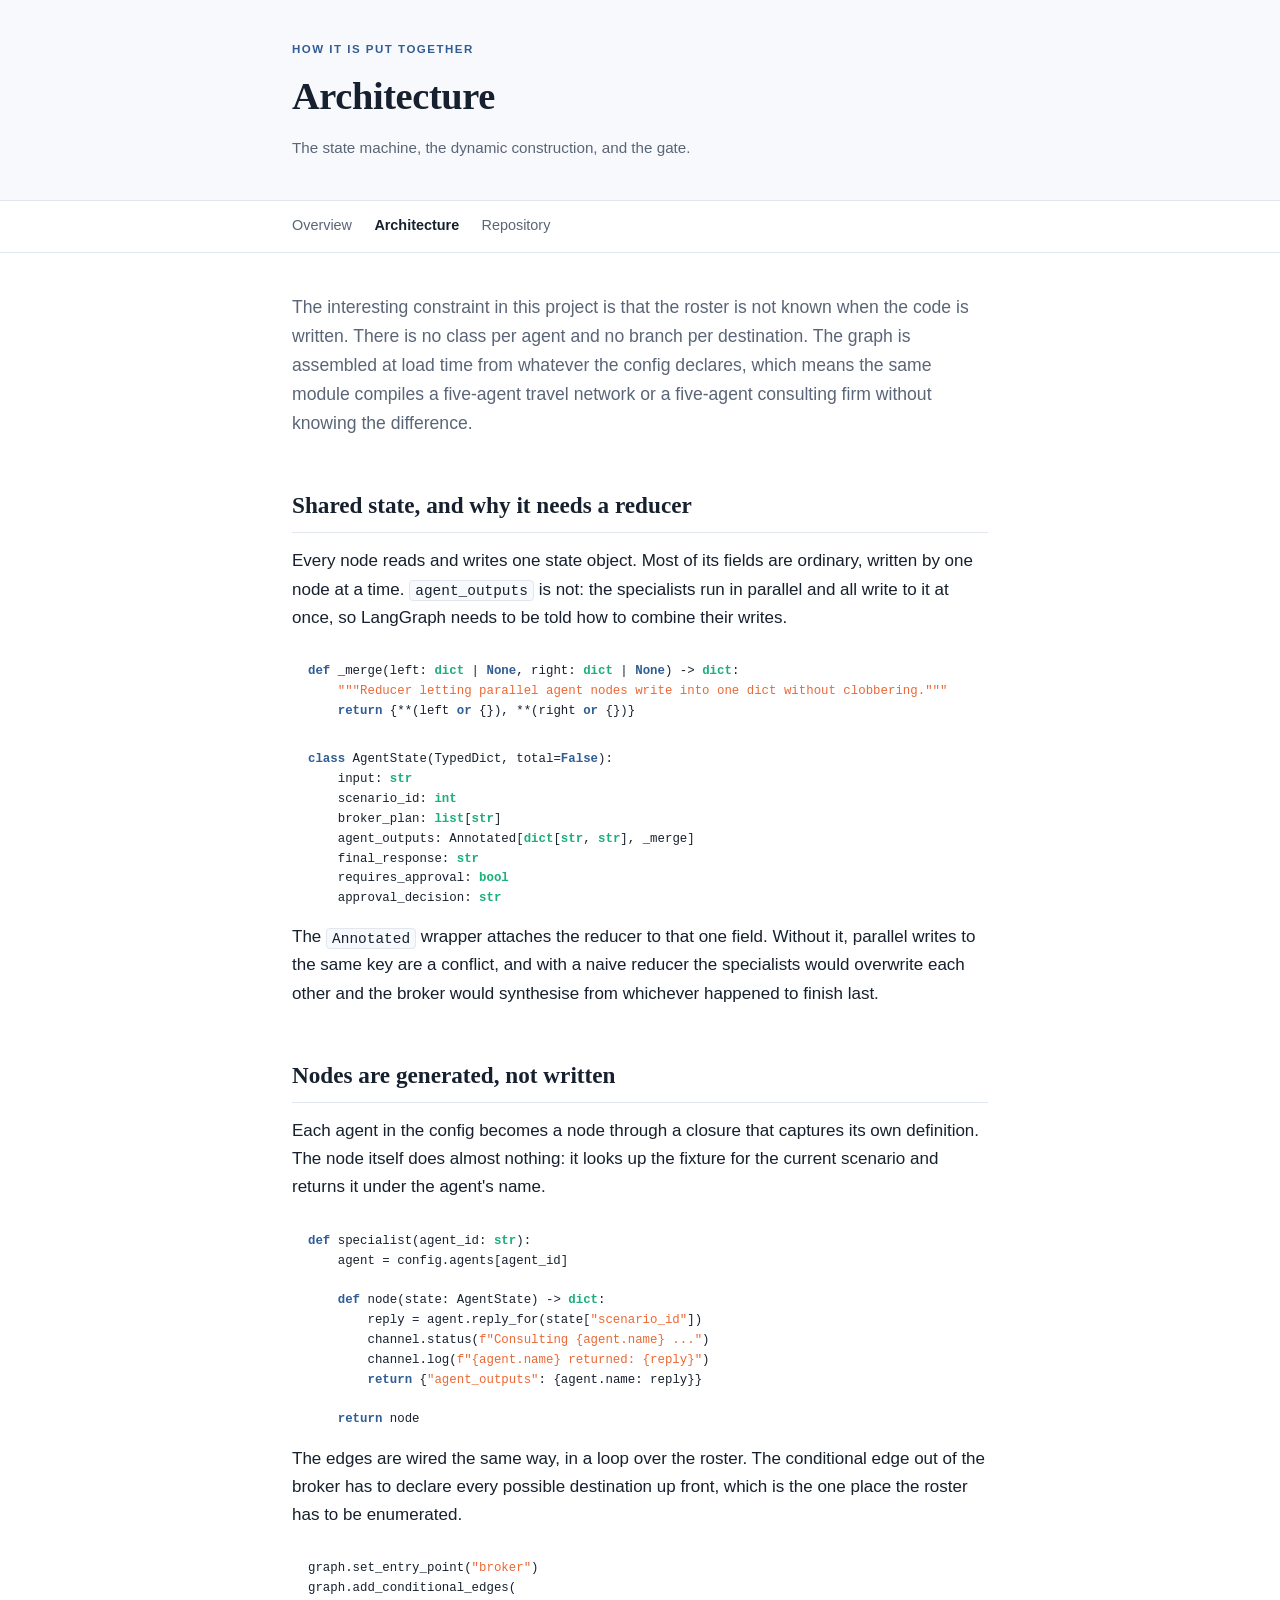
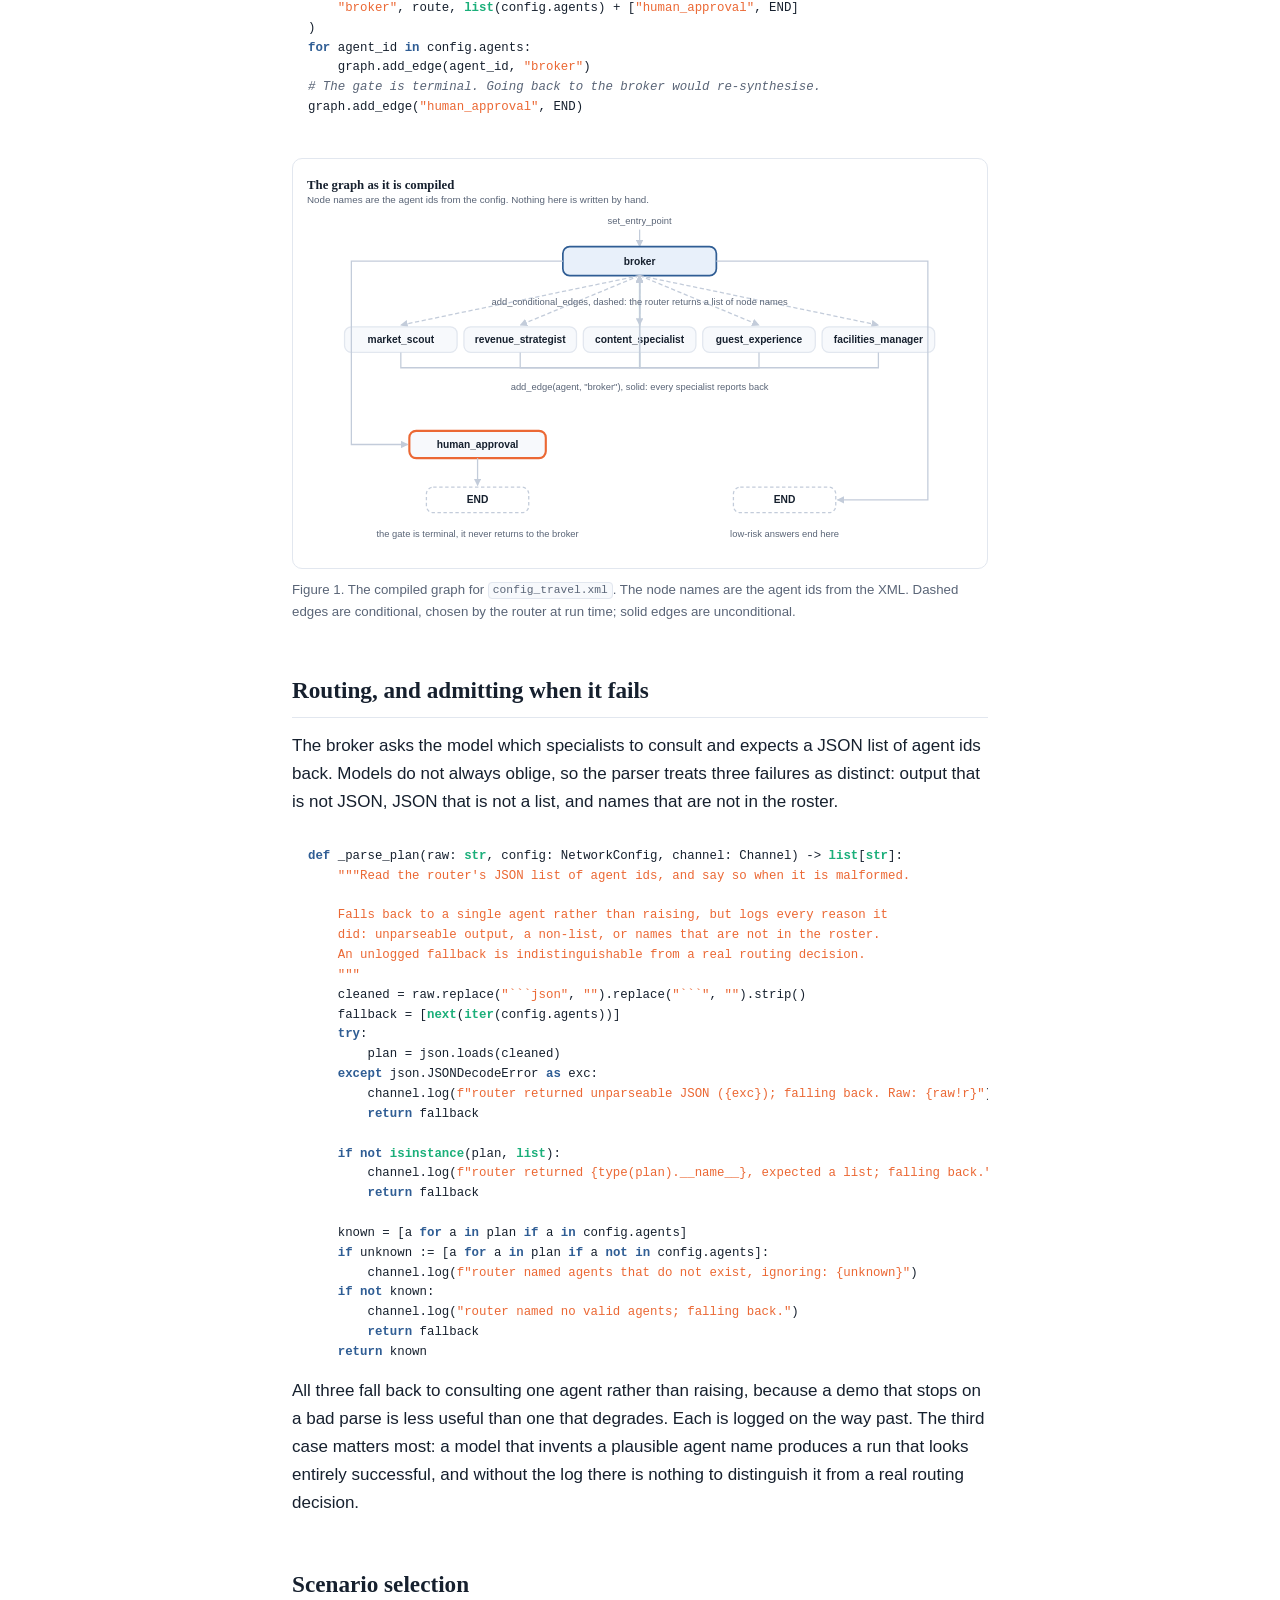
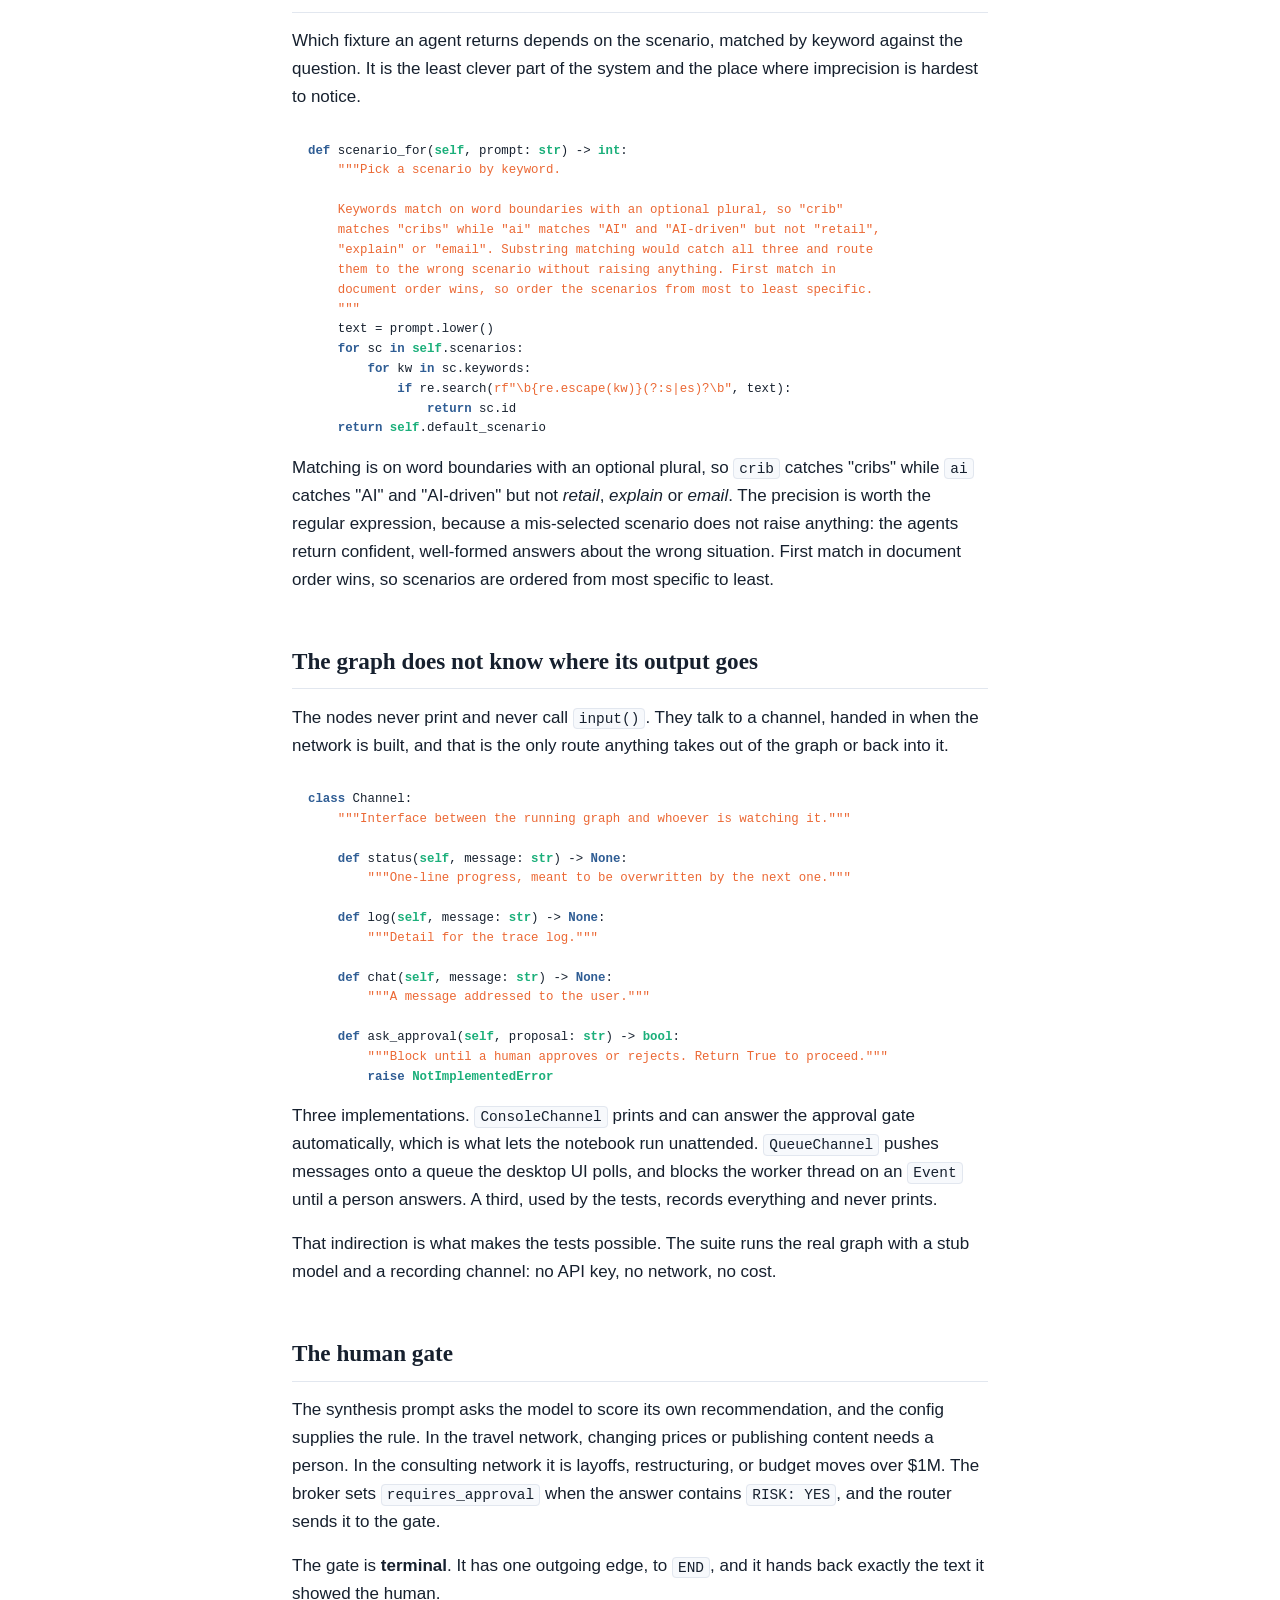
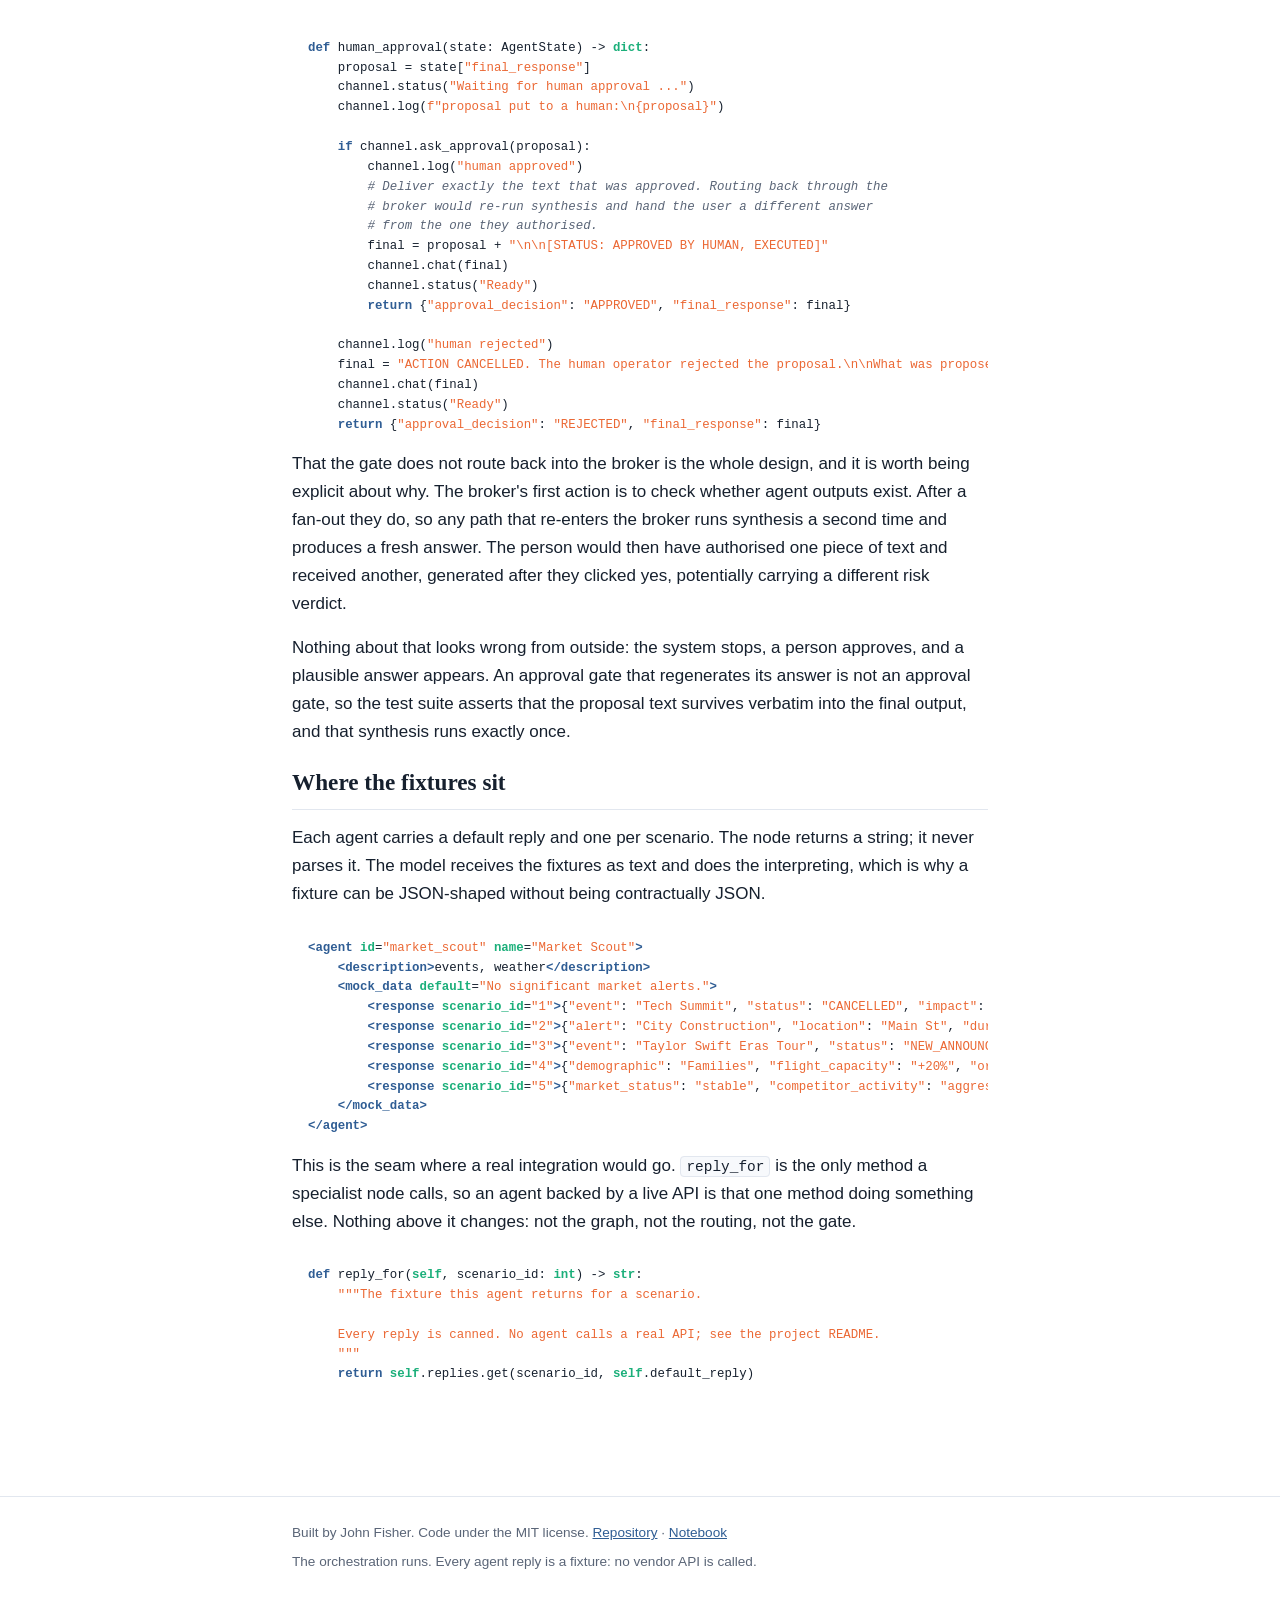
==== public/architecture.html @ b4b31491 "Describe the architecture as it is, not how it got here Four sections carried a before-and-after: th" ====
<!DOCTYPE html>
<html lang="en">
<head>
<meta charset="utf-8">
<meta name="viewport" content="width=device-width, initial-scale=1">
<title>Architecture · A Config-Driven Agent Network</title>
<meta name="description" content="How the LangGraph state machine is built from an XML config: shared state with a reducer, nodes generated at load time, and a terminal human approval gate.">
<link rel="canonical" href="https://johnfisher-ai.github.io/fisher-agentic-network-langgraph/architecture.html">
<meta name="author" content="John Fisher">
<meta name="theme-color" content="#2f5d94">
<meta property="og:type" content="website">
<meta property="og:site_name" content="A Config-Driven Agent Network">
<meta property="og:title" content="Architecture of a config-driven agent network">
<meta property="og:description" content="Shared state with a reducer for parallel writes, nodes generated from config at load time, an output channel that keeps the graph front-end agnostic, and a human gate that returns exactly what was approved.">
<meta property="og:url" content="https://johnfisher-ai.github.io/fisher-agentic-network-langgraph/architecture.html">
<meta property="og:image" content="https://johnfisher-ai.github.io/fisher-agentic-network-langgraph/assets/img/social-card.png">
<meta property="og:image:width" content="1200">
<meta property="og:image:height" content="627">
<meta property="og:image:alt" content="A broker agent fanning out to five specialist agents, with a human approval gate on the risky path.">
<meta name="twitter:card" content="summary_large_image">
<meta name="twitter:title" content="Architecture of a config-driven agent network">
<meta name="twitter:description" content="Shared state with a reducer for parallel writes, nodes generated from config at load time, an output channel that keeps the graph front-end agnostic, and a human gate that returns exactly what was approved.">
<meta name="twitter:image" content="https://johnfisher-ai.github.io/fisher-agentic-network-langgraph/assets/img/social-card.png">
<link rel="stylesheet" href="assets/css/site.css">
</head>
<body>

<header class="top">
  <div class="wrap">
    <p class="kicker">How it is put together</p>
    <h1>Architecture</h1>
    <p class="byline">The state machine, the dynamic construction, and the gate.</p>
  </div>
</header>

<nav class="site"><div class="wrap"><a href="./">Overview</a><a href="architecture.html" aria-current="page">Architecture</a><a href="https://github.com/johnfisher-ai/fisher-agentic-network-langgraph">Repository</a></div></nav>

<main>
<div class="wrap">

  <section>
    <p class="lede">The interesting constraint in this project is that the roster is not known
    when the code is written. There is no class per agent and no branch per destination. The
    graph is assembled at load time from whatever the config declares, which means the same
    module compiles a five-agent travel network or a five-agent consulting firm without knowing
    the difference.</p>
  </section>

  <section>
    <h2>Shared state, and why it needs a reducer</h2>
    <p>Every node reads and writes one state object. Most of its fields are ordinary, written by
    one node at a time. <code>agent_outputs</code> is not: the specialists run in parallel and
    all write to it at once, so LangGraph needs to be told how to combine their writes.</p>

    <pre class="code"><span class="sas-k">def</span> _merge(left: <span class="sas-p">dict</span> | <span class="sas-k">None</span>, right: <span class="sas-p">dict</span> | <span class="sas-k">None</span>) -&gt; <span class="sas-p">dict</span>:
    <span class="sas-s">&quot;&quot;&quot;Reducer letting parallel agent nodes write into one dict without clobbering.&quot;&quot;&quot;</span>
    <span class="sas-k">return</span> {**(left <span class="sas-k">or</span> {}), **(right <span class="sas-k">or</span> {})}</pre>
    <pre class="code"><span class="sas-k">class</span> AgentState(TypedDict, total=<span class="sas-k">False</span>):
    input: <span class="sas-p">str</span>
    scenario_id: <span class="sas-p">int</span>
    broker_plan: <span class="sas-p">list</span>[<span class="sas-p">str</span>]
    agent_outputs: Annotated[<span class="sas-p">dict</span>[<span class="sas-p">str</span>, <span class="sas-p">str</span>], _merge]
    final_response: <span class="sas-p">str</span>
    requires_approval: <span class="sas-p">bool</span>
    approval_decision: <span class="sas-p">str</span></pre>

    <p>The <code>Annotated</code> wrapper attaches the reducer to that one field. Without it,
    parallel writes to the same key are a conflict, and with a naive reducer the specialists
    would overwrite each other and the broker would synthesise from whichever happened to
    finish last.</p>
  </section>

  <section>
    <h2>Nodes are generated, not written</h2>
    <p>Each agent in the config becomes a node through a closure that captures its own
    definition. The node itself does almost nothing: it looks up the fixture for the current
    scenario and returns it under the agent's name.</p>

    <pre class="code"><span class="sas-k">def</span> specialist(agent_id: <span class="sas-p">str</span>):
    agent = config.agents[agent_id]

    <span class="sas-k">def</span> node(state: AgentState) -&gt; <span class="sas-p">dict</span>:
        reply = agent.reply_for(state[<span class="sas-s">&quot;scenario_id&quot;</span>])
        channel.status(<span class="sas-s">f&quot;Consulting {agent.name} ...&quot;</span>)
        channel.log(<span class="sas-s">f&quot;{agent.name} returned: {reply}&quot;</span>)
        <span class="sas-k">return</span> {<span class="sas-s">&quot;agent_outputs&quot;</span>: {agent.name: reply}}

    <span class="sas-k">return</span> node</pre>

    <p>The edges are wired the same way, in a loop over the roster. The conditional edge out of
    the broker has to declare every possible destination up front, which is the one place the
    roster has to be enumerated.</p>

    <pre class="code">graph.set_entry_point(<span class="sas-s">&quot;broker&quot;</span>)
graph.add_conditional_edges(
    <span class="sas-s">&quot;broker&quot;</span>, route, <span class="sas-p">list</span>(config.agents) + [<span class="sas-s">&quot;human_approval&quot;</span>, END]
)
<span class="sas-k">for</span> agent_id <span class="sas-k">in</span> config.agents:
    graph.add_edge(agent_id, <span class="sas-s">&quot;broker&quot;</span>)
<span class="sas-c"># The gate is terminal. Going back to the broker would re-synthesise.</span>
graph.add_edge(<span class="sas-s">&quot;human_approval&quot;</span>, END)</pre>

    <figure>
      <div class="figbox"><svg class="fig diagram" viewBox="0 0 780 450" role="img" aria-label="The graph as it is compiled. Node names are the agent ids from the config. Nothing here is written by hand."><defs><marker id="ah3" viewBox="0 0 10 10" refX="9" refY="5" markerWidth="6" markerHeight="6" orient="auto-start-reverse"><path class="ahead" d="M 0 0 L 10 5 L 0 10 z"/></marker></defs><text class="ttl" x="0" y="16">The graph as it is compiled</text><text class="sub" x="0" y="33">Node names are the agent ids from the config. Nothing here is written by hand.</text><text class="ax" x="390.0" y="58" text-anchor="middle">set_entry_point</text><line class="flow" x1="390.0" y1="64" x2="390.0" y2="84" marker-end="url(#ah3)"/><rect class="node lead" x="300.0" y="84" width="180" height="34" rx="8"/><text class="lab bold" x="390.0" y="105.0" text-anchor="middle">broker</text><line class="flow" x1="390.0" y1="118" x2="110.0" y2="176" marker-end="url(#ah3)" stroke-dasharray="5 3"/><rect class="node" x="44.0" y="178" width="132" height="30" rx="8"/><text class="lab bold" x="110.0" y="197.0" text-anchor="middle">market_scout</text><path class="flow" d="M 110.0 208 L 110.0 226 L 390.0 226 L 390.0 118" marker-end="url(#ah3)"/><line class="flow" x1="390.0" y1="118" x2="250.0" y2="176" marker-end="url(#ah3)" stroke-dasharray="5 3"/><rect class="node" x="184.0" y="178" width="132" height="30" rx="8"/><text class="lab bold" x="250.0" y="197.0" text-anchor="middle">revenue_strategist</text><path class="flow" d="M 250.0 208 L 250.0 226 L 390.0 226 L 390.0 118" marker-end="url(#ah3)"/><line class="flow" x1="390.0" y1="118" x2="390.0" y2="176" marker-end="url(#ah3)" stroke-dasharray="5 3"/><rect class="node" x="324.0" y="178" width="132" height="30" rx="8"/><text class="lab bold" x="390.0" y="197.0" text-anchor="middle">content_specialist</text><path class="flow" d="M 390.0 208 L 390.0 226 L 390.0 226 L 390.0 118" marker-end="url(#ah3)"/><line class="flow" x1="390.0" y1="118" x2="530.0" y2="176" marker-end="url(#ah3)" stroke-dasharray="5 3"/><rect class="node" x="464.0" y="178" width="132" height="30" rx="8"/><text class="lab bold" x="530.0" y="197.0" text-anchor="middle">guest_experience</text><path class="flow" d="M 530.0 208 L 530.0 226 L 390.0 226 L 390.0 118" marker-end="url(#ah3)"/><line class="flow" x1="390.0" y1="118" x2="670.0" y2="176" marker-end="url(#ah3)" stroke-dasharray="5 3"/><rect class="node" x="604.0" y="178" width="132" height="30" rx="8"/><text class="lab bold" x="670.0" y="197.0" text-anchor="middle">facilities_manager</text><path class="flow" d="M 670.0 208 L 670.0 226 L 390.0 226 L 390.0 118" marker-end="url(#ah3)"/><text class="ax" x="390.0" y="152" text-anchor="middle">add_conditional_edges, dashed: the router returns a list of node names</text><text class="ax" x="390.0" y="252" text-anchor="middle">add_edge(agent, "broker"), solid: every specialist reports back</text><path class="flow" d="M 300.0 101 L 52 101 L 52 316 L 118 316" marker-end="url(#ah3)"/><rect class="node gate" x="120" y="300" width="160" height="32" rx="8"/><text class="lab bold" x="200.0" y="320.0" text-anchor="middle">human_approval</text><line class="flow" x1="200" y1="332" x2="200" y2="364" marker-end="url(#ah3)"/><rect class="node soft" x="140" y="366" width="120" height="30" rx="8"/><text class="lab bold" x="200.0" y="385.0" text-anchor="middle">END</text><path class="flow" d="M 480.0 101 L 728 101 L 728 381 L 622 381" marker-end="url(#ah3)"/><rect class="node soft" x="500" y="366" width="120" height="30" rx="8"/><text class="lab bold" x="560.0" y="385.0" text-anchor="middle">END</text><text class="ax" x="200" y="424" text-anchor="middle">the gate is terminal, it never returns to the broker</text><text class="ax" x="560" y="424" text-anchor="middle">low-risk answers end here</text></svg></div>
      <figcaption>Figure 1. The compiled graph for <code>config_travel.xml</code>. The node
      names are the agent ids from the XML. Dashed edges are conditional, chosen by the router
      at run time; solid edges are unconditional.</figcaption>
    </figure>
  </section>

  <section>
    <h2>Routing, and admitting when it fails</h2>
    <p>The broker asks the model which specialists to consult and expects a JSON list of agent
    ids back. Models do not always oblige, so the parser treats three failures as distinct:
    output that is not JSON, JSON that is not a list, and names that are not in the roster.</p>

    <pre class="code"><span class="sas-k">def</span> _parse_plan(raw: <span class="sas-p">str</span>, config: NetworkConfig, channel: Channel) -&gt; <span class="sas-p">list</span>[<span class="sas-p">str</span>]:
    <span class="sas-s">&quot;&quot;&quot;Read the router&#x27;s JSON list of agent ids, and say so when it is malformed.

    Falls back to a single agent rather than raising, but logs every reason it
    did: unparseable output, a non-list, or names that are not in the roster.
    An unlogged fallback is indistinguishable from a real routing decision.
    &quot;&quot;&quot;</span>
    cleaned = raw.replace(<span class="sas-s">&quot;```json&quot;</span>, <span class="sas-s">&quot;&quot;</span>).replace(<span class="sas-s">&quot;```&quot;</span>, <span class="sas-s">&quot;&quot;</span>).strip()
    fallback = [<span class="sas-p">next</span>(<span class="sas-p">iter</span>(config.agents))]
    <span class="sas-k">try</span>:
        plan = json.loads(cleaned)
    <span class="sas-k">except</span> json.JSONDecodeError <span class="sas-k">as</span> exc:
        channel.log(<span class="sas-s">f&quot;router returned unparseable JSON ({exc}); falling back. Raw: {raw!r}&quot;</span>)
        <span class="sas-k">return</span> fallback

    <span class="sas-k">if</span> <span class="sas-k">not</span> <span class="sas-p">isinstance</span>(plan, <span class="sas-p">list</span>):
        channel.log(<span class="sas-s">f&quot;router returned {type(plan).__name__}, expected a list; falling back.&quot;</span>)
        <span class="sas-k">return</span> fallback

    known = [a <span class="sas-k">for</span> a <span class="sas-k">in</span> plan <span class="sas-k">if</span> a <span class="sas-k">in</span> config.agents]
    <span class="sas-k">if</span> unknown := [a <span class="sas-k">for</span> a <span class="sas-k">in</span> plan <span class="sas-k">if</span> a <span class="sas-k">not</span> <span class="sas-k">in</span> config.agents]:
        channel.log(<span class="sas-s">f&quot;router named agents that do not exist, ignoring: {unknown}&quot;</span>)
    <span class="sas-k">if</span> <span class="sas-k">not</span> known:
        channel.log(<span class="sas-s">&quot;router named no valid agents; falling back.&quot;</span>)
        <span class="sas-k">return</span> fallback
    <span class="sas-k">return</span> known</pre>

    <p>All three fall back to consulting one agent rather than raising, because a demo that
    stops on a bad parse is less useful than one that degrades. Each is logged on the way past.
    The third case matters most: a model that invents a plausible agent name produces a run that
    looks entirely successful, and without the log there is nothing to distinguish it from a
    real routing decision.</p>
  </section>

  <section>
    <h2>Scenario selection</h2>
    <p>Which fixture an agent returns depends on the scenario, matched by keyword against the
    question. It is the least clever part of the system and the place where
    imprecision is hardest to notice.</p>

    <pre class="code"><span class="sas-k">def</span> scenario_for(<span class="sas-p">self</span>, prompt: <span class="sas-p">str</span>) -&gt; <span class="sas-p">int</span>:
    <span class="sas-s">&quot;&quot;&quot;Pick a scenario by keyword.

    Keywords match on word boundaries with an optional plural, so &quot;crib&quot;
    matches &quot;cribs&quot; while &quot;ai&quot; matches &quot;AI&quot; and &quot;AI-driven&quot; but not &quot;retail&quot;,
    &quot;explain&quot; or &quot;email&quot;. Substring matching would catch all three and route
    them to the wrong scenario without raising anything. First match in
    document order wins, so order the scenarios from most to least specific.
    &quot;&quot;&quot;</span>
    text = prompt.lower()
    <span class="sas-k">for</span> sc <span class="sas-k">in</span> <span class="sas-p">self</span>.scenarios:
        <span class="sas-k">for</span> kw <span class="sas-k">in</span> sc.keywords:
            <span class="sas-k">if</span> re.search(<span class="sas-s">rf&quot;\b{re.escape(kw)}(?:s|es)?\b&quot;</span>, text):
                <span class="sas-k">return</span> sc.id
    <span class="sas-k">return</span> <span class="sas-p">self</span>.default_scenario</pre>

    <p>Matching is on word boundaries with an optional plural, so <code>crib</code> catches
    "cribs" while <code>ai</code> catches "AI" and "AI-driven" but not <em>retail</em>,
    <em>explain</em> or <em>email</em>. The precision is worth the regular expression, because
    a mis-selected scenario does not raise anything: the agents return confident, well-formed
    answers about the wrong situation. First match in document order wins, so scenarios are
    ordered from most specific to least.</p>
  </section>

  <section>
    <h2>The graph does not know where its output goes</h2>
    <p>The nodes never print and never call <code>input()</code>. They talk to a channel,
    handed in when the network is built, and that is the only route anything takes out of the
    graph or back into it.</p>

    <pre class="code"><span class="sas-k">class</span> Channel:
    <span class="sas-s">&quot;&quot;&quot;Interface between the running graph and whoever is watching it.&quot;&quot;&quot;</span>

    <span class="sas-k">def</span> status(<span class="sas-p">self</span>, message: <span class="sas-p">str</span>) -&gt; <span class="sas-k">None</span>:
        <span class="sas-s">&quot;&quot;&quot;One-line progress, meant to be overwritten by the next one.&quot;&quot;&quot;</span>

    <span class="sas-k">def</span> log(<span class="sas-p">self</span>, message: <span class="sas-p">str</span>) -&gt; <span class="sas-k">None</span>:
        <span class="sas-s">&quot;&quot;&quot;Detail for the trace log.&quot;&quot;&quot;</span>

    <span class="sas-k">def</span> chat(<span class="sas-p">self</span>, message: <span class="sas-p">str</span>) -&gt; <span class="sas-k">None</span>:
        <span class="sas-s">&quot;&quot;&quot;A message addressed to the user.&quot;&quot;&quot;</span>

    <span class="sas-k">def</span> ask_approval(<span class="sas-p">self</span>, proposal: <span class="sas-p">str</span>) -&gt; <span class="sas-p">bool</span>:
        <span class="sas-s">&quot;&quot;&quot;Block until a human approves or rejects. Return True to proceed.&quot;&quot;&quot;</span>
        <span class="sas-k">raise</span> <span class="sas-p">NotImplementedError</span></pre>

    <p>Three implementations. <code>ConsoleChannel</code> prints and can answer the approval
    gate automatically, which is what lets the notebook run unattended.
    <code>QueueChannel</code> pushes messages onto a queue the desktop UI polls, and blocks the
    worker thread on an <code>Event</code> until a person answers. A third, used by the tests,
    records everything and never prints.</p>

    <p>That indirection is what makes the tests possible. The suite runs the real graph with a
    stub model and a recording channel: no API key, no network, no cost.</p>
  </section>

  <section id="gate">
    <h2>The human gate</h2>
    <p>The synthesis prompt asks the model to score its own recommendation, and the config
    supplies the rule. In the travel network, changing prices or publishing content needs a
    person. In the consulting network it is layoffs, restructuring, or budget moves over $1M.
    The broker sets <code>requires_approval</code> when the answer contains
    <code>RISK: YES</code>, and the router sends it to the gate.</p>

    <p>The gate is <strong>terminal</strong>. It has one outgoing edge, to <code>END</code>,
    and it hands back exactly the text it showed the human.</p>

    <pre class="code"><span class="sas-k">def</span> human_approval(state: AgentState) -&gt; <span class="sas-p">dict</span>:
    proposal = state[<span class="sas-s">&quot;final_response&quot;</span>]
    channel.status(<span class="sas-s">&quot;Waiting for human approval ...&quot;</span>)
    channel.log(<span class="sas-s">f&quot;proposal put to a human:\n{proposal}&quot;</span>)

    <span class="sas-k">if</span> channel.ask_approval(proposal):
        channel.log(<span class="sas-s">&quot;human approved&quot;</span>)
        <span class="sas-c"># Deliver exactly the text that was approved. Routing back through the</span>
        <span class="sas-c"># broker would re-run synthesis and hand the user a different answer</span>
        <span class="sas-c"># from the one they authorised.</span>
        final = proposal + <span class="sas-s">&quot;\n\n[STATUS: APPROVED BY HUMAN, EXECUTED]&quot;</span>
        channel.chat(final)
        channel.status(<span class="sas-s">&quot;Ready&quot;</span>)
        <span class="sas-k">return</span> {<span class="sas-s">&quot;approval_decision&quot;</span>: <span class="sas-s">&quot;APPROVED&quot;</span>, <span class="sas-s">&quot;final_response&quot;</span>: final}

    channel.log(<span class="sas-s">&quot;human rejected&quot;</span>)
    final = <span class="sas-s">&quot;ACTION CANCELLED. The human operator rejected the proposal.\n\nWhat was proposed:\n&quot;</span> + proposal
    channel.chat(final)
    channel.status(<span class="sas-s">&quot;Ready&quot;</span>)
    <span class="sas-k">return</span> {<span class="sas-s">&quot;approval_decision&quot;</span>: <span class="sas-s">&quot;REJECTED&quot;</span>, <span class="sas-s">&quot;final_response&quot;</span>: final}</pre>

    <p>That the gate does not route back into the broker is the whole design, and it is worth
    being explicit about why. The broker's first action is to check whether agent outputs
    exist. After a fan-out they do, so any path that re-enters the broker runs synthesis a
    second time and produces a fresh answer. The person would then have authorised one piece of
    text and received another, generated after they clicked yes, potentially carrying a
    different risk verdict.</p>

    <p>Nothing about that looks wrong from outside: the system stops, a person approves, and a
    plausible answer appears. An approval gate that regenerates its answer is not an approval
    gate, so the test suite asserts that the proposal text survives verbatim into the final
    output, and that synthesis runs exactly once.</p>

  <section>
    <h2>Where the fixtures sit</h2>
    <p>Each agent carries a default reply and one per scenario. The node returns a string; it
    never parses it. The model receives the fixtures as text and does the interpreting, which is
    why a fixture can be JSON-shaped without being contractually JSON.</p>

    <pre class="code"><span class="sas-k">&lt;agent</span> <span class="sas-p">id</span>=<span class="sas-s">&quot;market_scout&quot;</span> <span class="sas-p">name</span>=<span class="sas-s">&quot;Market Scout&quot;</span><span class="sas-k">&gt;</span>
    <span class="sas-k">&lt;description</span><span class="sas-k">&gt;</span>events, weather<span class="sas-k">&lt;/description</span><span class="sas-k">&gt;</span>
    <span class="sas-k">&lt;mock_data</span> <span class="sas-p">default</span>=<span class="sas-s">&quot;No significant market alerts.&quot;</span><span class="sas-k">&gt;</span>
        <span class="sas-k">&lt;response</span> <span class="sas-p">scenario_id</span>=<span class="sas-s">&quot;1&quot;</span><span class="sas-k">&gt;</span>{<span class="sas-s">&quot;event&quot;</span>: <span class="sas-s">&quot;Tech Summit&quot;</span>, <span class="sas-s">&quot;status&quot;</span>: <span class="sas-s">&quot;CANCELLED&quot;</span>, <span class="sas-s">&quot;impact&quot;</span>: <span class="sas-s">&quot;negative demand&quot;</span>}<span class="sas-k">&lt;/response</span><span class="sas-k">&gt;</span>
        <span class="sas-k">&lt;response</span> <span class="sas-p">scenario_id</span>=<span class="sas-s">&quot;2&quot;</span><span class="sas-k">&gt;</span>{<span class="sas-s">&quot;alert&quot;</span>: <span class="sas-s">&quot;City Construction&quot;</span>, <span class="sas-s">&quot;location&quot;</span>: <span class="sas-s">&quot;Main St&quot;</span>, <span class="sas-s">&quot;duration&quot;</span>: <span class="sas-s">&quot;2 weeks&quot;</span>}<span class="sas-k">&lt;/response</span><span class="sas-k">&gt;</span>
        <span class="sas-k">&lt;response</span> <span class="sas-p">scenario_id</span>=<span class="sas-s">&quot;3&quot;</span><span class="sas-k">&gt;</span>{<span class="sas-s">&quot;event&quot;</span>: <span class="sas-s">&quot;Taylor Swift Eras Tour&quot;</span>, <span class="sas-s">&quot;status&quot;</span>: <span class="sas-s">&quot;NEW_ANNOUNCEMENT&quot;</span>, <span class="sas-s">&quot;impact&quot;</span>: <span class="sas-s">&quot;massive demand spike&quot;</span>}<span class="sas-k">&lt;/response</span><span class="sas-k">&gt;</span>
        <span class="sas-k">&lt;response</span> <span class="sas-p">scenario_id</span>=<span class="sas-s">&quot;4&quot;</span><span class="sas-k">&gt;</span>{<span class="sas-s">&quot;demographic&quot;</span>: <span class="sas-s">&quot;Families&quot;</span>, <span class="sas-s">&quot;flight_capacity&quot;</span>: <span class="sas-s">&quot;+20%&quot;</span>, <span class="sas-s">&quot;origin&quot;</span>: <span class="sas-s">&quot;Domestic&quot;</span>}<span class="sas-k">&lt;/response</span><span class="sas-k">&gt;</span>
        <span class="sas-k">&lt;response</span> <span class="sas-p">scenario_id</span>=<span class="sas-s">&quot;5&quot;</span><span class="sas-k">&gt;</span>{<span class="sas-s">&quot;market_status&quot;</span>: <span class="sas-s">&quot;stable&quot;</span>, <span class="sas-s">&quot;competitor_activity&quot;</span>: <span class="sas-s">&quot;aggressive discounting&quot;</span>}<span class="sas-k">&lt;/response</span><span class="sas-k">&gt;</span>
    <span class="sas-k">&lt;/mock_data</span><span class="sas-k">&gt;</span>
<span class="sas-k">&lt;/agent</span><span class="sas-k">&gt;</span></pre>

    <p>This is the seam where a real integration would go. <code>reply_for</code> is the only
    method a specialist node calls, so an agent backed by a live API is that one method doing
    something else. Nothing above it changes: not the graph, not the routing, not the gate.</p>

    <pre class="code"><span class="sas-k">def</span> reply_for(<span class="sas-p">self</span>, scenario_id: <span class="sas-p">int</span>) -&gt; <span class="sas-p">str</span>:
    <span class="sas-s">&quot;&quot;&quot;The fixture this agent returns for a scenario.

    Every reply is canned. No agent calls a real API; see the project README.
    &quot;&quot;&quot;</span>
    <span class="sas-k">return</span> <span class="sas-p">self</span>.replies.get(scenario_id, <span class="sas-p">self</span>.default_reply)</pre>
  </section>

</div>
</main>

<footer class="site">
  <div class="wrap">
    <p>Built by John Fisher. Code under the MIT license.
       <a href="https://github.com/johnfisher-ai/fisher-agentic-network-langgraph">Repository</a> ·
       <a href="https://github.com/johnfisher-ai/fisher-agentic-network-langgraph/blob/main/notebooks/agentic_network.ipynb">Notebook</a></p>
    <p class="sig">The orchestration runs. Every agent reply is a fixture: no vendor API is called.</p>
  </div>
</footer>

</body>
</html>
---- public/assets/css/site.css ----
/* Shared styling for the study site. Light palette on :root, redefined for the
   two dark cases so an explicit toggle wins in both directions. */
:root {
  --bg:#ffffff; --panel:#f7f9fc; --ink:#16202e; --soft:#5a6577;
  --line:#e2e7ef; --accent:#2f5d94; --accent-soft:#e8f0fa; --bar:#2f5d94;
  --mono: ui-monospace, SFMono-Regular, "SF Mono", Menlo, Consolas, monospace;
  --sans: -apple-system, BlinkMacSystemFont, "Segoe UI", Inter, Roboto, Helvetica, Arial, sans-serif;
  --serif: "Iowan Old Style", "Palatino Linotype", Palatino, Georgia, serif;
}
@media (prefers-color-scheme: dark) {
  :root:not([data-theme="light"]) {
    --bg:#0e131c; --panel:#151d2a; --ink:#e6ebf2; --soft:#98a3b5;
    --line:#243044; --accent:#7aa7d9; --accent-soft:#16263a; --bar:#7aa7d9;
  }
}
:root[data-theme="dark"] {
  --bg:#0e131c; --panel:#151d2a; --ink:#e6ebf2; --soft:#98a3b5;
  --line:#243044; --accent:#7aa7d9; --accent-soft:#16263a; --bar:#7aa7d9;
}

* { box-sizing: border-box; }
body {
  margin:0; background:var(--bg); color:var(--ink);
  font:17px/1.65 var(--sans);
  -webkit-text-size-adjust:100%;
}
.wrap { max-width: 46rem; margin:0 auto; padding: 0 1.25rem; }

/* masthead */
header.top { border-bottom:1px solid var(--line); background:var(--panel); }
header.top .wrap { padding-top:2.5rem; padding-bottom:2.5rem; }
.kicker { font-size:.72rem; font-weight:700; letter-spacing:.13em; text-transform:uppercase;
          color:var(--accent); margin:0 0 .85rem; }
h1 { font-family:var(--serif); font-weight:600; font-size:clamp(1.7rem,4.2vw,2.4rem);
     line-height:1.2; margin:0 0 1rem; letter-spacing:-.01em; }
.byline { color:var(--soft); font-size:.95rem; margin:0; }
.byline strong { color:var(--ink); font-weight:600; }

/* nav */
nav.site { border-bottom:1px solid var(--line); position:sticky; top:0; background:var(--bg); z-index:5; }
nav.site .wrap { display:flex; gap:1.4rem; padding-top:.85rem; padding-bottom:.85rem; overflow-x:auto; }
nav.site a { color:var(--soft); text-decoration:none; font-size:.9rem; white-space:nowrap; }
nav.site a:hover { color:var(--accent); }
nav.site a[aria-current="page"] { color:var(--ink); font-weight:600; }

main .wrap { padding-top:2.5rem; padding-bottom:3rem; }
section { margin-bottom:3rem; }
h2 { font-family:var(--serif); font-weight:600; font-size:1.45rem; margin:0 0 .9rem;
     padding-bottom:.5rem; border-bottom:1px solid var(--line); }
h3 { font-size:1rem; margin:1.8rem 0 .5rem; }
p { margin:0 0 1rem; }
a { color:var(--accent); }

.lede { font-size:1.1rem; color:var(--soft); }

/* key figures */
.figures { display:grid; grid-template-columns:repeat(auto-fit,minmax(9rem,1fr)); gap:1px;
           background:var(--line); border:1px solid var(--line); border-radius:10px; overflow:hidden; }
.figures div { background:var(--bg); padding:1rem 1.1rem; }
.figures .n { font-family:var(--serif); font-size:1.75rem; line-height:1.1; display:block; }
.figures .l { font-size:.8rem; color:var(--soft); display:block; margin-top:.3rem; }

/* results table */
.scroll { overflow-x:auto; border:1px solid var(--line); border-radius:10px; }
table { border-collapse:collapse; width:100%; font-size:.86rem; min-width:33rem; }
caption { text-align:left; font-size:.85rem; color:var(--soft); padding:.85rem 1rem; border-bottom:1px solid var(--line); }
th, td { padding:.6rem .65rem; text-align:left; border-bottom:1px solid var(--line); vertical-align:top; }
thead th { font-size:.74rem; text-transform:uppercase; letter-spacing:.06em; color:var(--soft); font-weight:700;
           background:var(--panel); white-space:nowrap; }
tbody tr:last-child td { border-bottom:none; }
td.num, th.num { text-align:right; font-variant-numeric:tabular-nums; white-space:nowrap; }
td.item { min-width:12rem; }
.d-cell { display:flex; align-items:center; gap:.45rem; justify-content:flex-end; }
.d-bar { height:5px; border-radius:3px; background:var(--bar); opacity:.75; flex:none; }

/* cards */
.cards { display:grid; grid-template-columns:repeat(auto-fit,minmax(15rem,1fr)); gap:1rem; }
.card { border:1px solid var(--line); border-radius:10px; padding:1.1rem 1.2rem; background:var(--panel); }
.card h3 { margin:0 0 .4rem; font-size:1rem; }
.card h3 a { text-decoration:none; }
.card p { margin:0; font-size:.9rem; color:var(--soft); }
.card .tag { display:inline-block; margin-top:.7rem; font-size:.7rem; letter-spacing:.07em;
             text-transform:uppercase; font-weight:700; color:var(--accent);
             background:var(--accent-soft); padding:.2rem .5rem; border-radius:4px; }
.card .tag.soon { color:var(--soft); background:transparent; border:1px solid var(--line); }

.note { border-left:3px solid var(--accent); background:var(--panel);
        padding:.9rem 1.1rem; border-radius:0 8px 8px 0; font-size:.92rem; }
.note p:last-child { margin-bottom:0; }
code { font-family:var(--mono); font-size:.85em; background:var(--panel);
       padding:.12em .35em; border-radius:4px; border:1px solid var(--line); }

footer.site { border-top:1px solid var(--line); color:var(--soft); font-size:.85rem; }
footer.site .wrap { padding-top:1.6rem; padding-bottom:2.5rem; }
footer.site p { margin:0 0 .4rem; }

/* ---------- figures ---------- */
:root {
  --s1:#2a78d6; --s2:#eb6834; --s3:#1baf7a;
  --fig-grid:#e6ebf2; --fig-axis:#c3ccda; --fig-zero:#8b95a6;
}
@media (prefers-color-scheme: dark) {
  :root:not([data-theme="light"]) {
    --s1:#3987e5; --s2:#d95926; --s3:#199e70;
    --fig-grid:#212c3d; --fig-axis:#3a4759; --fig-zero:#6b7789;
  }
}
:root[data-theme="dark"] {
  --s1:#3987e5; --s2:#d95926; --s3:#199e70;
  --fig-grid:#212c3d; --fig-axis:#3a4759; --fig-zero:#6b7789;
}

figure { margin:1.6rem 0; }
figure figcaption { font-size:.83rem; color:var(--soft); margin-top:.6rem; }
.figbox { border:1px solid var(--line); border-radius:10px; padding:1rem .9rem .6rem;
          background:var(--bg); overflow-x:auto; }
svg.fig { width:100%; height:auto; display:block; min-width:33rem;
          font-family:var(--sans); }
svg.fig text { fill:var(--soft); }
svg.fig .ttl { fill:var(--ink); font-size:15px; font-weight:600; font-family:var(--serif); }
svg.fig .sub { font-size:11.5px; }
svg.fig .lab { font-size:12px; }
svg.fig .ax  { font-size:11px; }
svg.fig .leg { font-size:11.5px; }
svg.fig .val { font-size:11.5px; fill:var(--ink); font-variant-numeric:tabular-nums; }
svg.fig .bold { font-weight:700; fill:var(--ink); }
svg.fig .grid { stroke:var(--fig-grid); stroke-width:1; }
svg.fig .axis { stroke:var(--fig-axis); stroke-width:1; }
svg.fig .zero { stroke:var(--fig-zero); stroke-width:1.5; stroke-dasharray:3 3; }
svg.fig .mean { stroke:var(--s2); stroke-width:2; }
svg.fig .conn { stroke:var(--fig-axis); stroke-width:2.5; }
svg.fig .ci   { stroke:var(--s1); stroke-width:2; }
svg.fig .m1 { fill:var(--s1); } svg.fig .m2 { fill:var(--s2); } svg.fig .m3 { fill:var(--s3); }
svg.fig .m1f{ fill:var(--s1); } svg.fig .m2f{ fill:var(--s2); } svg.fig .m4f{ fill:var(--s3); }
svg.fig .bar{ fill:var(--s1); }

/* original SAS output images */
.shot { border:1px solid var(--line); border-radius:8px; overflow-x:auto; background:#fff; }
.shot img { display:block; width:100%; min-width:30rem; height:auto; }

/* dense stats tables */
table.stats { font-size:.79rem; min-width:0; }
table.stats th, table.stats td { padding:.55rem .5rem; }
table.stats td.item { min-width:11rem; }
.sig { color:var(--soft); font-variant-numeric:tabular-nums; }
.tag-row td { background:var(--panel); font-weight:600; }

/* ---------- code ---------- */
.codewrap { border:1px solid var(--line); border-radius:10px; overflow:hidden; margin:1rem 0; }
.codewrap > .head { display:flex; justify-content:space-between; align-items:center; gap:1rem;
   padding:.55rem .9rem; background:var(--panel); border-bottom:1px solid var(--line);
   font-size:.8rem; color:var(--soft); }
.codewrap > .head code { background:none; border:none; padding:0; color:var(--ink); font-weight:600; }
pre.code { margin:0; padding:.9rem 1rem; overflow-x:auto; background:var(--bg);
   font-family:var(--mono); font-size:.775rem; line-height:1.6; tab-size:4; }
pre.code.clip { max-height:40rem; }
.sas-c { color:var(--soft); font-style:italic; }         /* comment */
.sas-k { color:var(--accent); font-weight:600; }          /* keyword */
.sas-p { color:var(--s3); font-weight:600; }              /* proc / data step name */
.sas-s { color:var(--s2); }                               /* string */
.sas-n { color:var(--s1); }                               /* number */
details.src { margin:1rem 0; }
details.src > summary { cursor:pointer; font-size:.88rem; color:var(--accent);
   padding:.5rem .2rem; list-style-position:inside; }
details.src > summary:hover { text-decoration:underline; }
.cta { display:inline-flex; align-items:center; gap:.5rem; text-decoration:none;
   border:1px solid var(--line); border-radius:8px; padding:.6rem .95rem;
   background:var(--panel); font-size:.92rem; font-weight:600; margin:.3rem .4rem .3rem 0; }
.cta:hover { border-color:var(--accent); }
.pipe { display:grid; gap:.6rem; margin:1.2rem 0; }
.pipe .step { display:grid; grid-template-columns:2.1rem 1fr; gap:.8rem; align-items:start;
   border:1px solid var(--line); border-radius:9px; padding:.75rem .9rem; background:var(--bg); }
.pipe .step .n { width:1.7rem; height:1.7rem; border-radius:50%; background:var(--accent-soft);
   color:var(--accent); font-weight:700; font-size:.8rem; display:grid; place-items:center; }
.pipe .step p { margin:.2rem 0 0; font-size:.9rem; color:var(--soft); }
.pipe .step strong { font-size:.94rem; }

/* ---------- manuscript ---------- */
.ms { font-size:1.02rem; }
.ms h2 { font-family:var(--serif); font-size:1.35rem; margin:2.4rem 0 .9rem; }
.ms h3 { font-size:1.02rem; margin:1.7rem 0 .5rem; color:var(--ink); }
.ms p { margin:0 0 1.05rem; }
.authors { font-size:.97rem; margin:0 0 .4rem; }
.affils { font-size:.85rem; color:var(--soft); margin:0 0 .3rem; }
.affils sup { color:var(--accent); font-weight:700; }
.abstract { border:1px solid var(--line); border-radius:10px; padding:1.2rem 1.35rem;
            background:var(--panel); margin:1.4rem 0 2rem; font-size:.94rem; }
.abstract dl { margin:0; }
.abstract dt { font-weight:700; margin-top:.8rem; font-size:.86rem;
               text-transform:uppercase; letter-spacing:.05em; color:var(--accent); }
.abstract dt:first-child { margin-top:0; }
.abstract dd { margin:.25rem 0 0; }
.editorial { border:1px solid var(--accent); border-left-width:3px; border-radius:0 9px 9px 0;
             background:var(--accent-soft); padding:1rem 1.2rem; margin:1.5rem 0; font-size:.9rem; }
.editorial p:last-child { margin-bottom:0; }
.editorial .lbl { font-size:.7rem; font-weight:800; letter-spacing:.1em; text-transform:uppercase;
                  color:var(--accent); display:block; margin-bottom:.5rem; }
ol.refs { font-size:.86rem; padding-left:0; list-style:none; counter-reset:r; }
ol.refs li { counter-increment:r; margin:0 0 .7rem; padding-left:2.6rem; position:relative;
             color:var(--soft); line-height:1.55; }
ol.refs li::before { content:"[" counter(r) "]"; position:absolute; left:0; top:0;
                     color:var(--accent); font-variant-numeric:tabular-nums; }
ol.refs li a { word-break:break-word; }

/* ---- flow diagrams (tools/diagram.py) --------------------------------- */
svg.diagram .node   { fill:var(--panel); stroke:var(--line); stroke-width:1.5; }
svg.diagram .soft   { fill:var(--bg); stroke:var(--fig-axis); stroke-dasharray:4 3; }
svg.diagram .lead   { fill:var(--accent-soft); stroke:var(--accent); stroke-width:2; }
svg.diagram .gate   { fill:var(--panel); stroke:var(--s2); stroke-width:2.5; }
svg.diagram .flow   { stroke:var(--fig-axis); stroke-width:1.5; fill:none; }
svg.diagram .ahead  { fill:var(--fig-axis); stroke:none; }
svg.diagram text    { paint-order:stroke; }
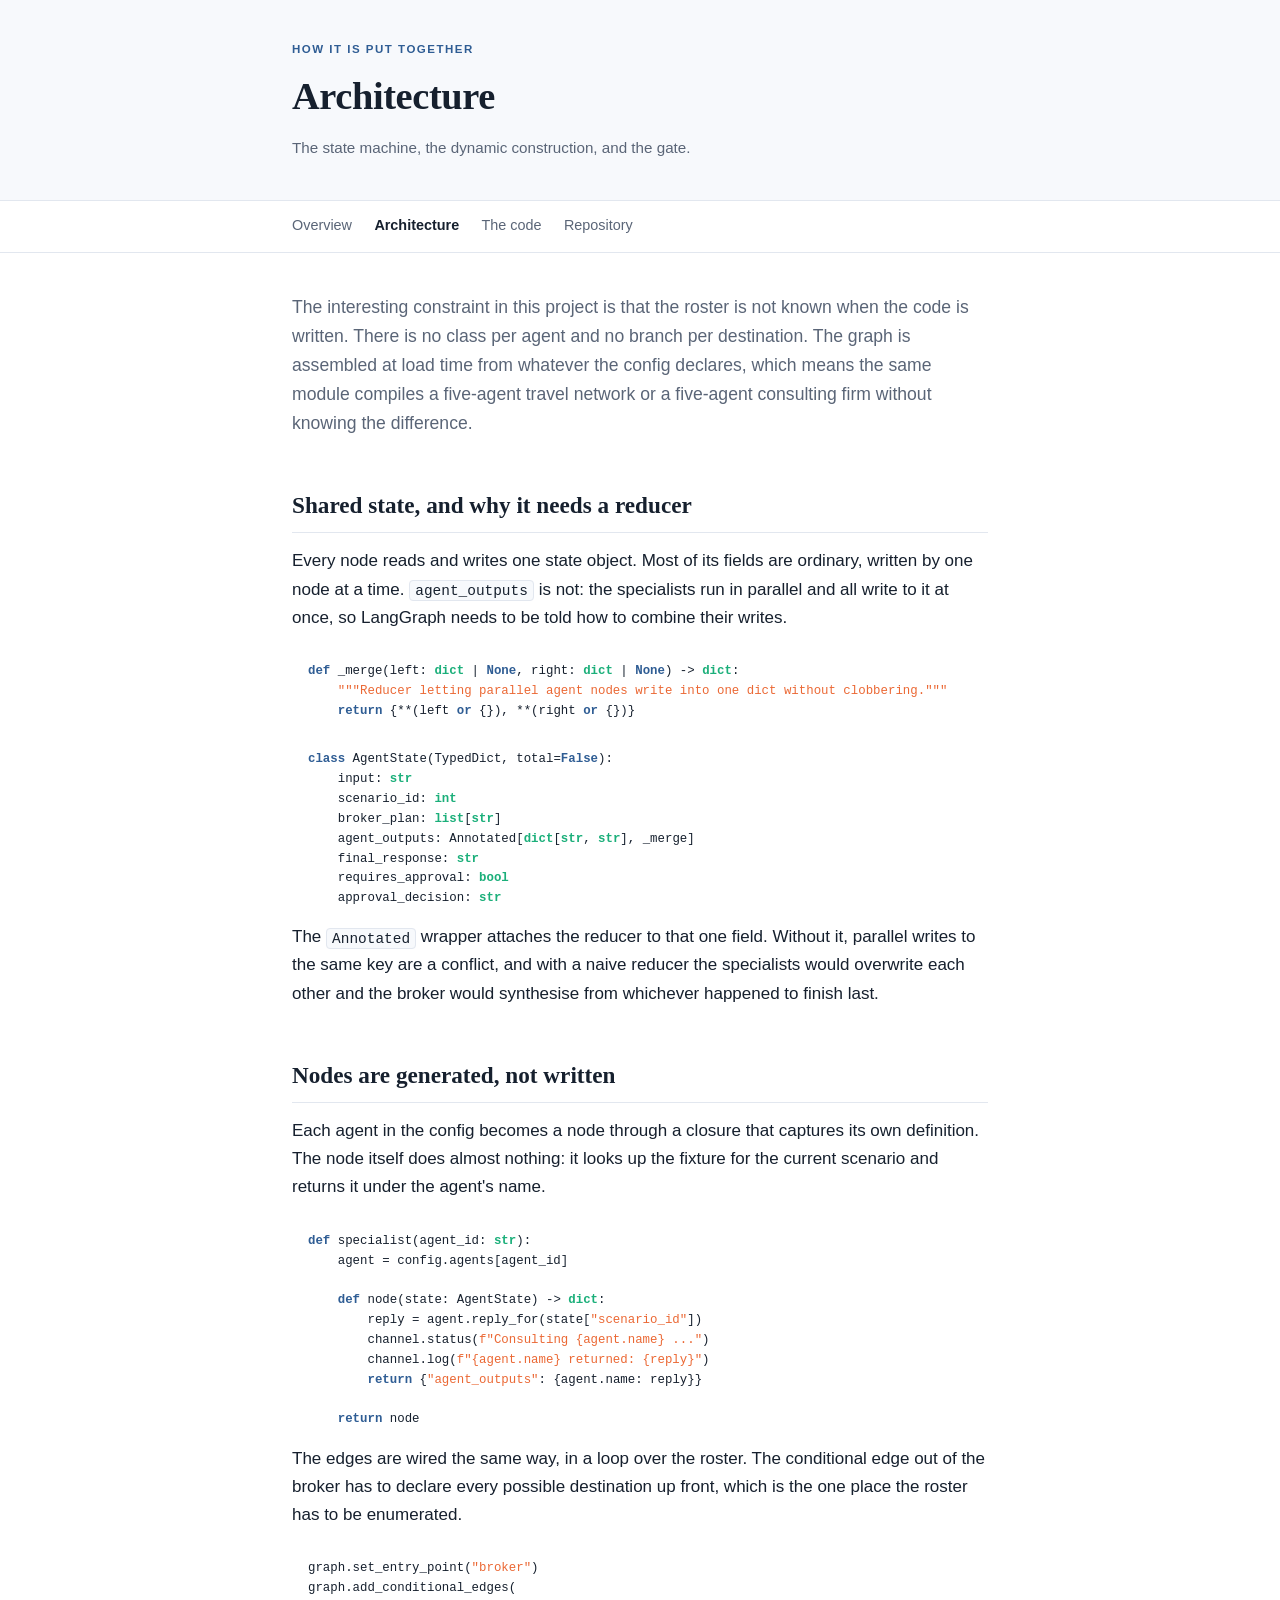
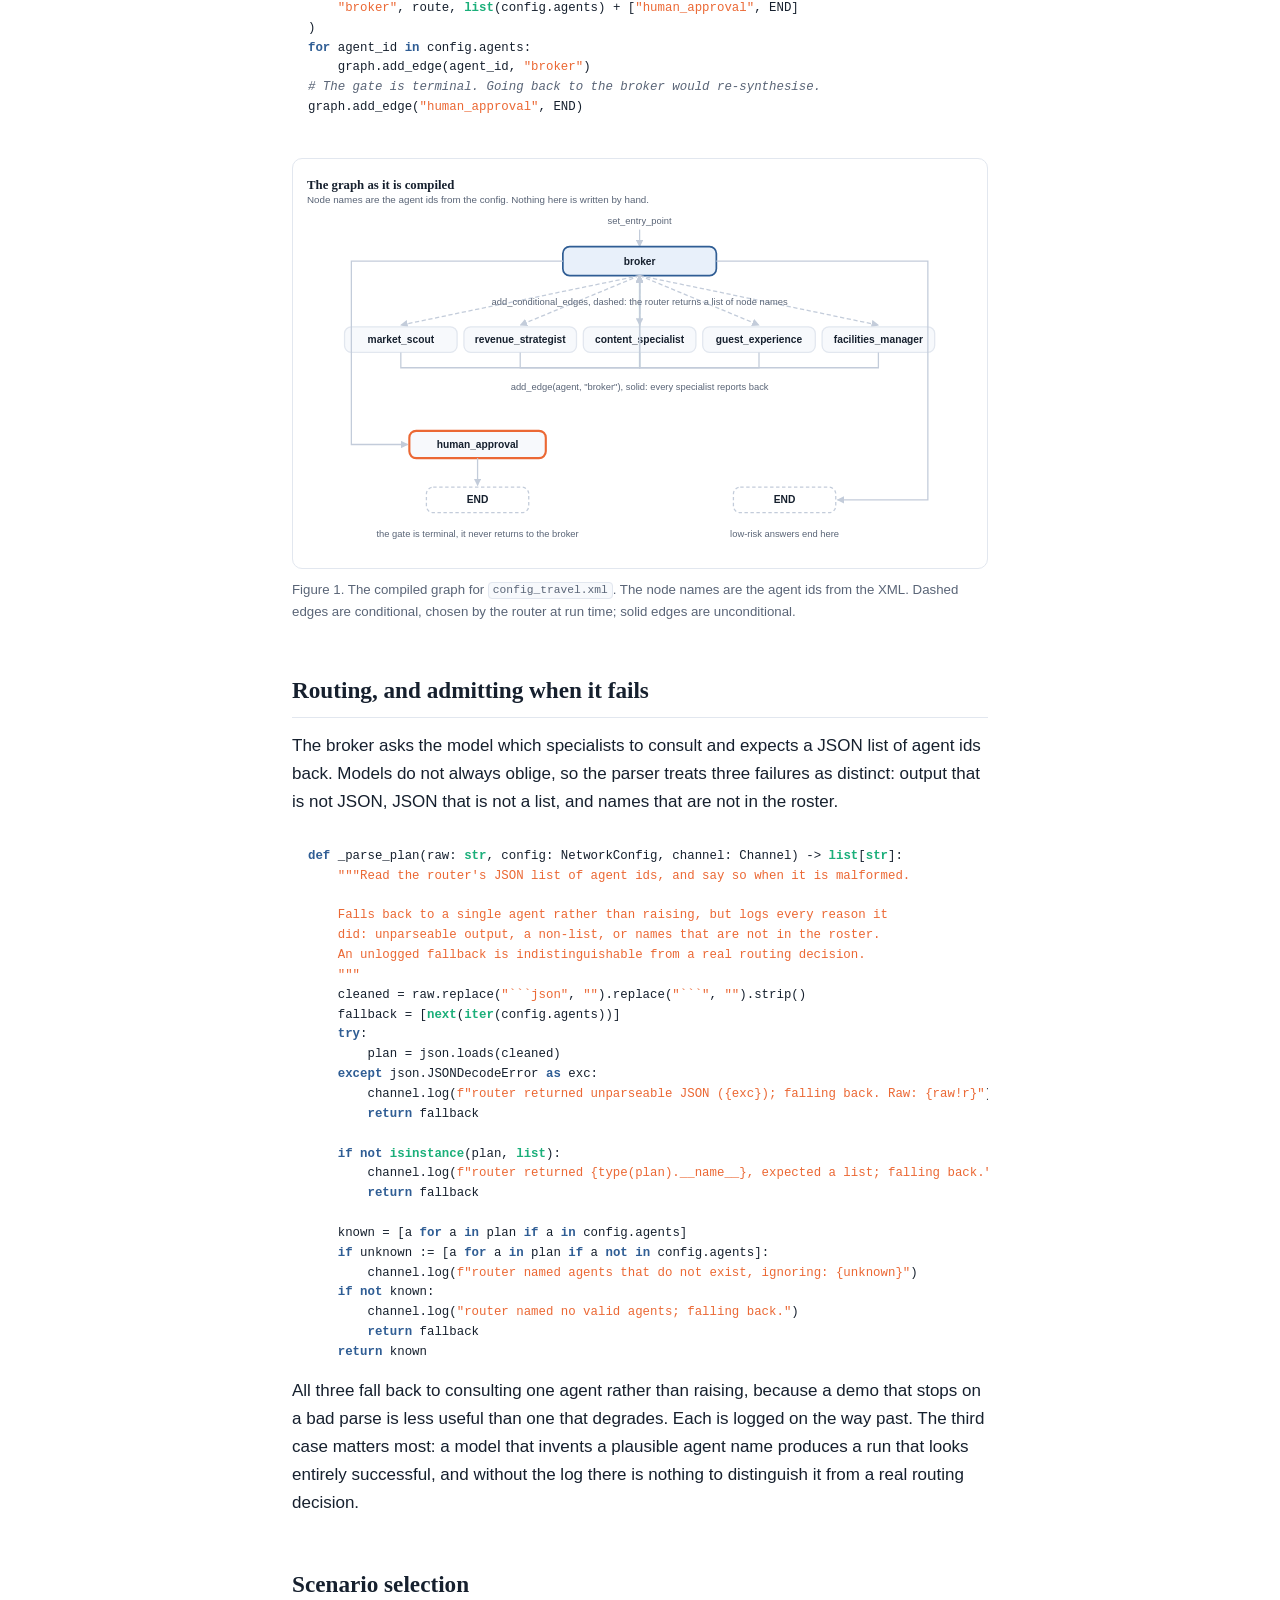
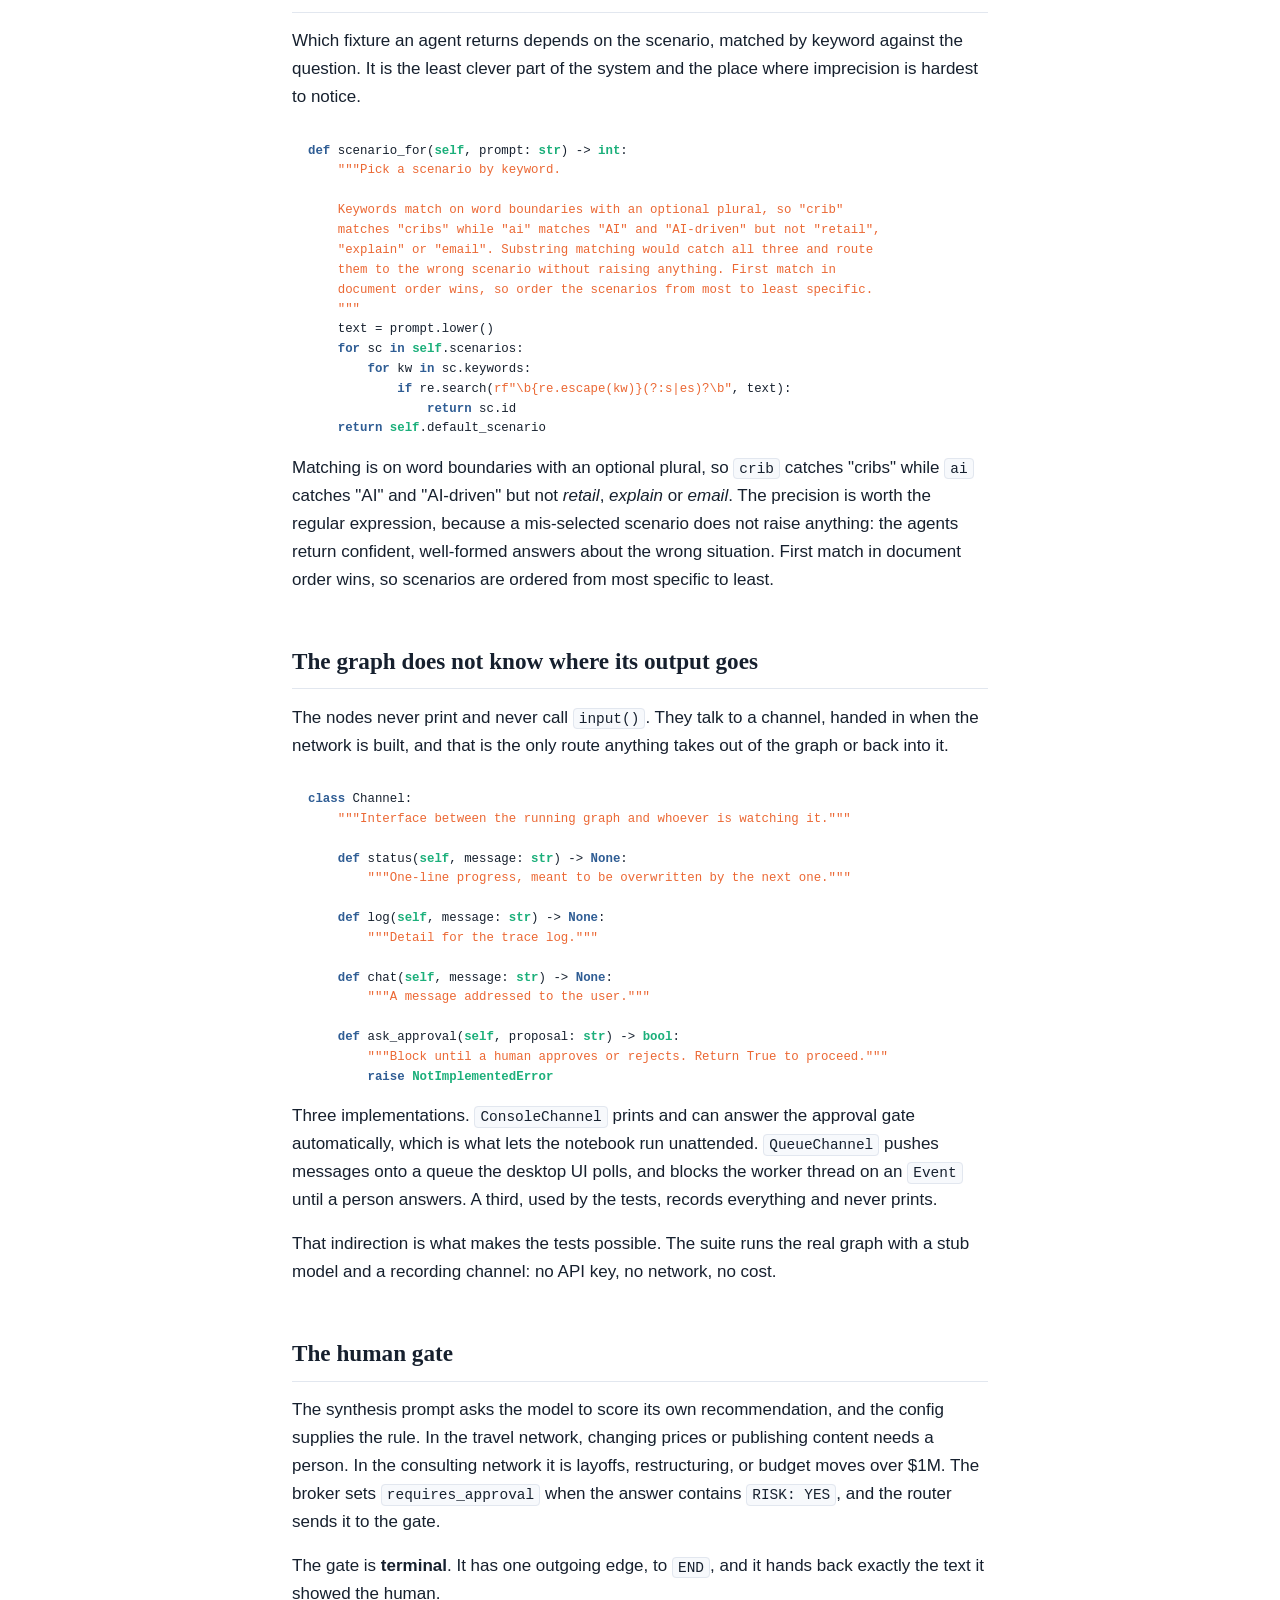
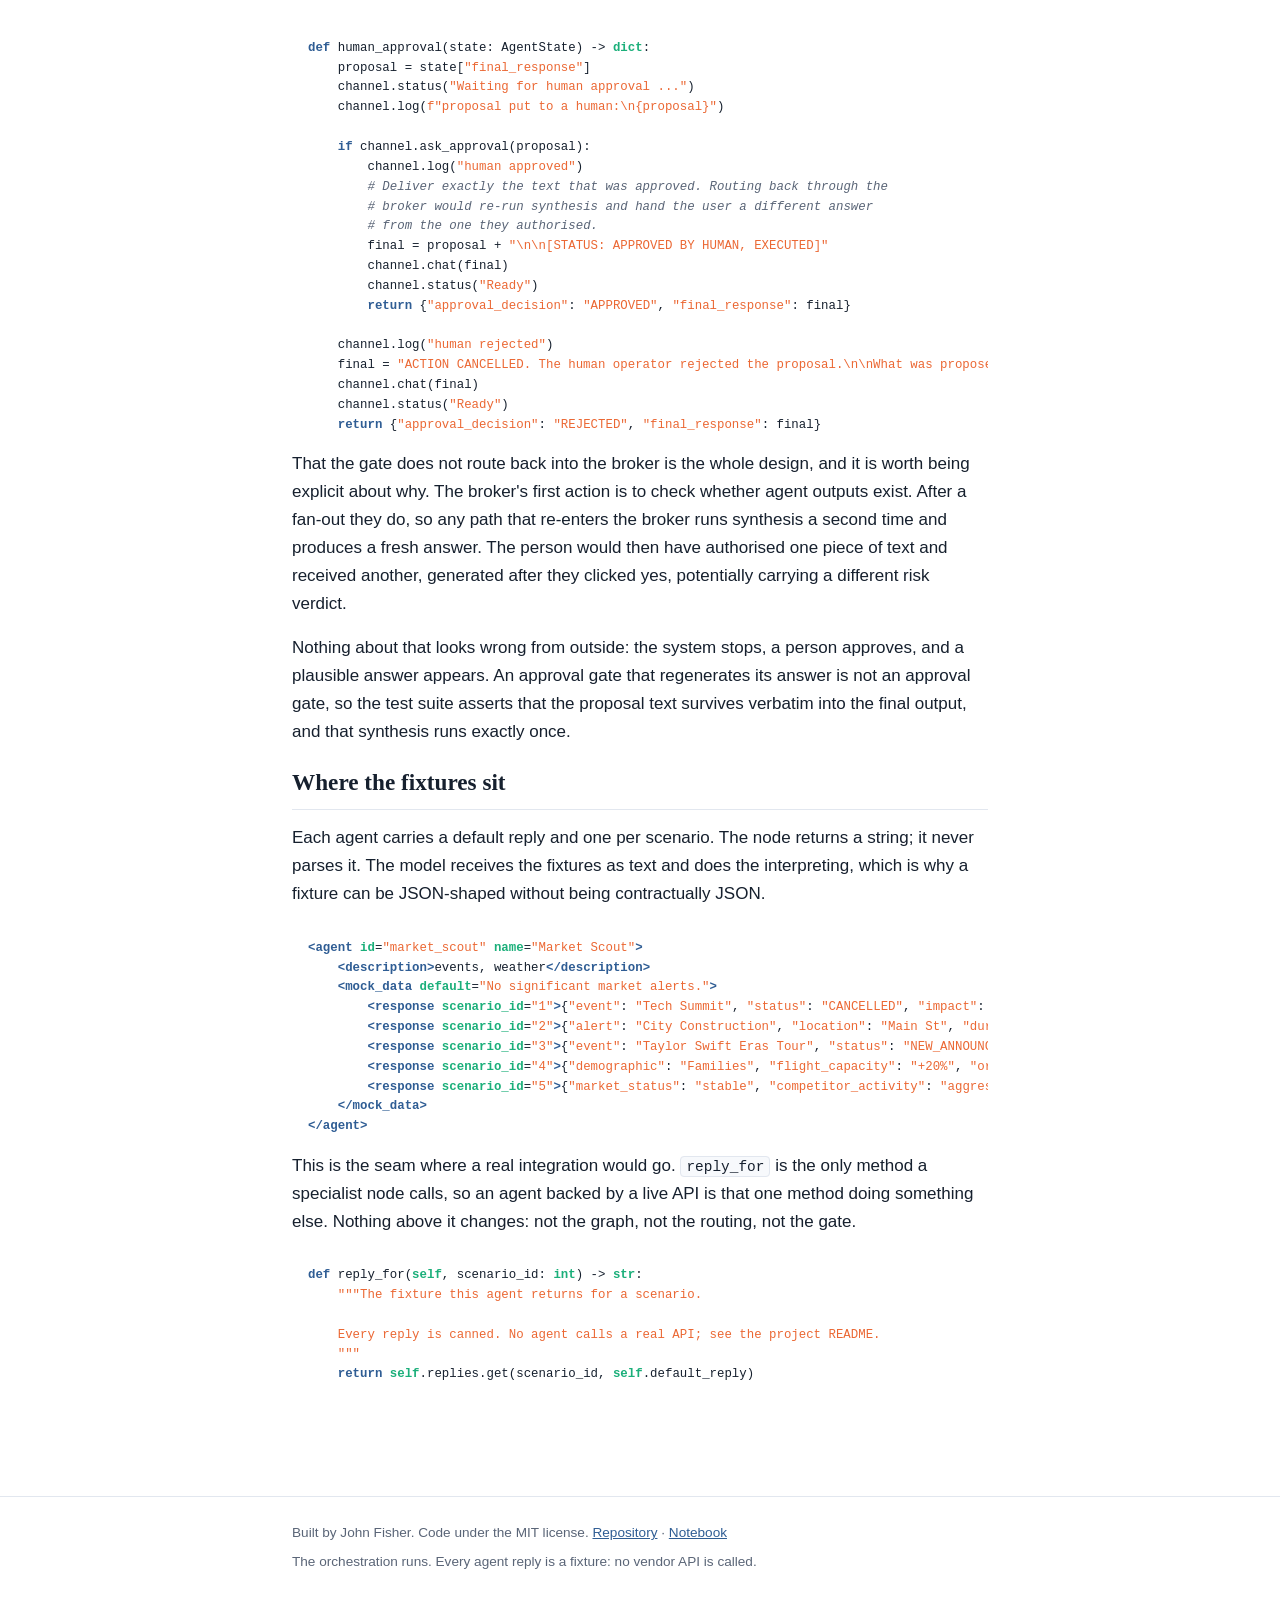
==== commit f14074a8: "Build the code page A measured file map, the config format explained one element at a time, and the " ====
--- a/public/architecture.html
+++ b/public/architecture.html
@@ -33,7 +33,7 @@
   </div>
 </header>
 
-<nav class="site"><div class="wrap"><a href="./">Overview</a><a href="architecture.html" aria-current="page">Architecture</a><a href="https://github.com/johnfisher-ai/fisher-agentic-network-langgraph">Repository</a></div></nav>
+<nav class="site"><div class="wrap"><a href="./">Overview</a><a href="architecture.html" aria-current="page">Architecture</a><a href="code.html">The code</a><a href="https://github.com/johnfisher-ai/fisher-agentic-network-langgraph">Repository</a></div></nav>
 
 <main>
 <div class="wrap">
--- a/public/assets/css/site.css
+++ b/public/assets/css/site.css
@@ -210,3 +210,10 @@
 svg.diagram .flow   { stroke:var(--fig-axis); stroke-width:1.5; fill:none; }
 svg.diagram .ahead  { fill:var(--fig-axis); stroke:none; }
 svg.diagram text    { paint-order:stroke; }
+
+/* ---- two-column comparison, stacks on narrow screens ------------------ */
+.side { display:grid; grid-template-columns:repeat(auto-fit,minmax(20rem,1fr)); gap:1rem;
+        margin:1rem 0; }
+.side > * { margin:0; min-width:0; }
+.side pre.code { font-size:.72rem; white-space:pre-wrap; overflow-wrap:anywhere; }
+.side pre.code { min-width:0; }
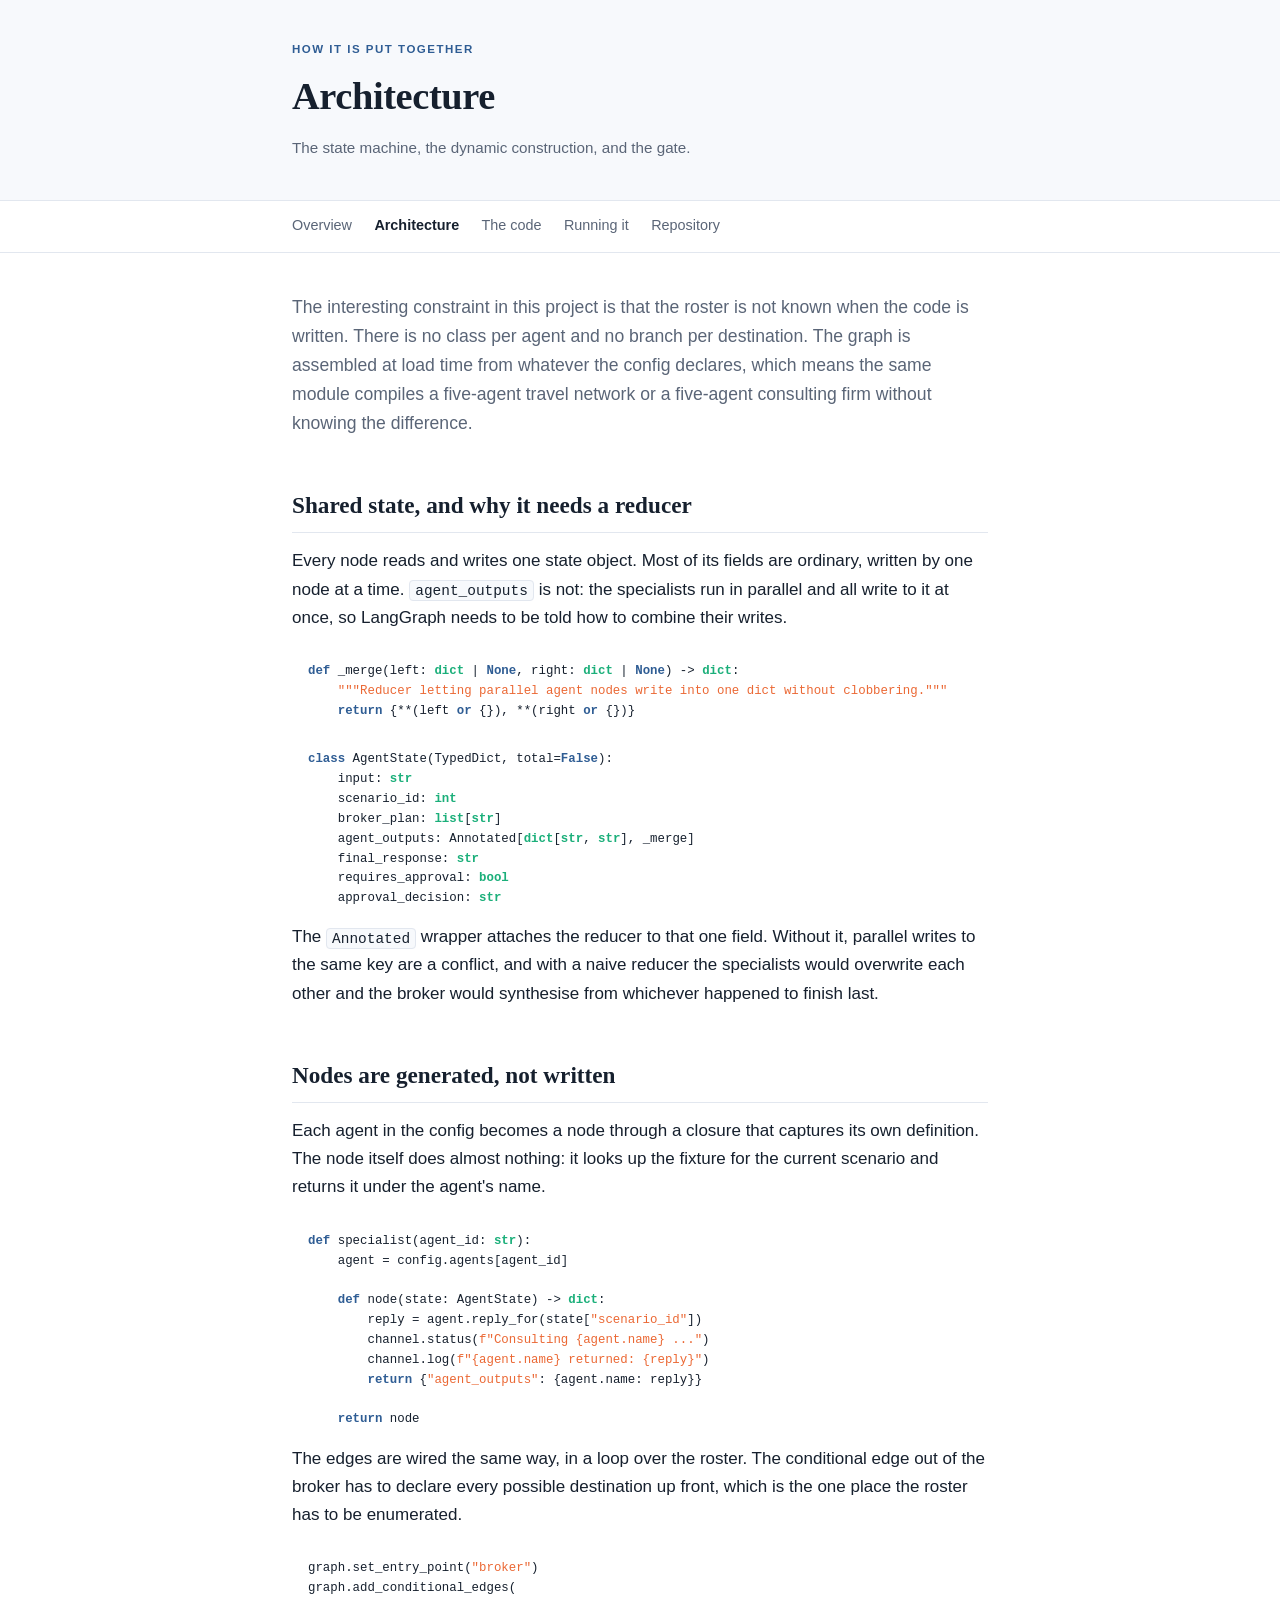
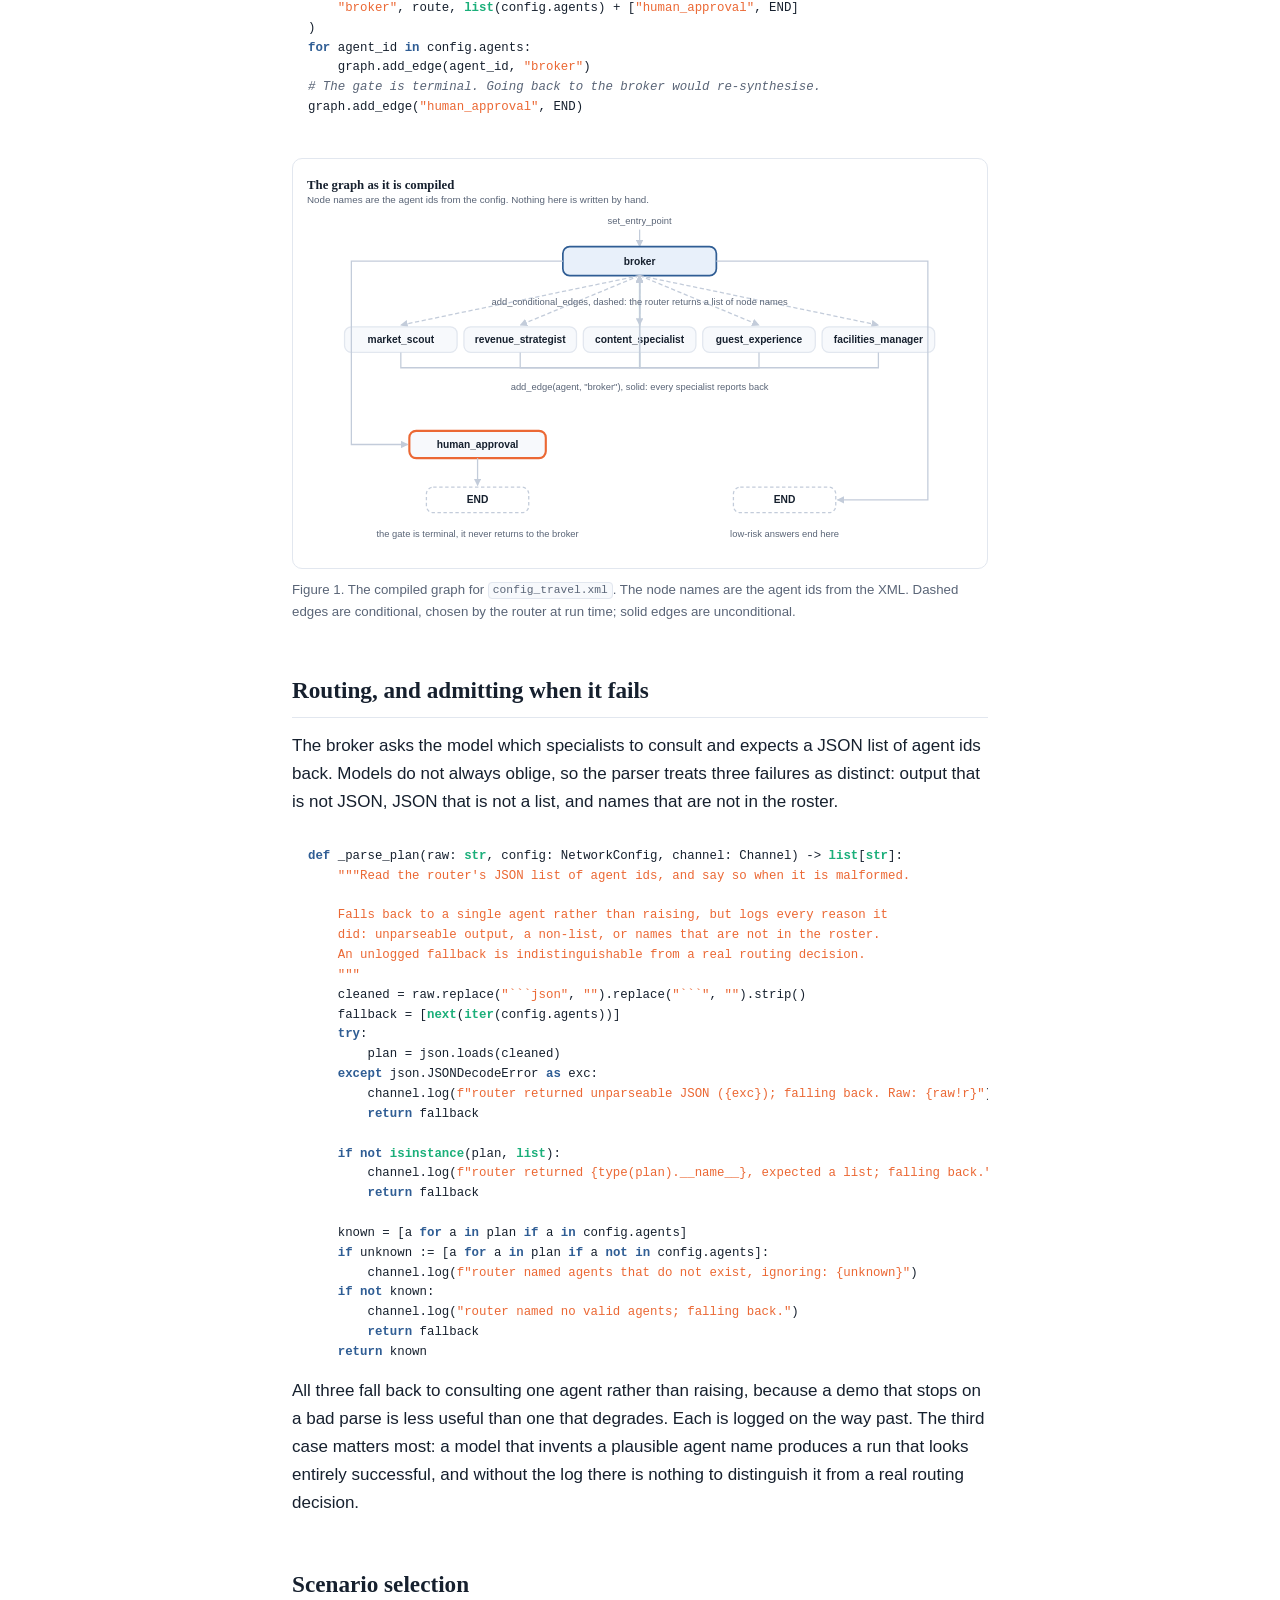
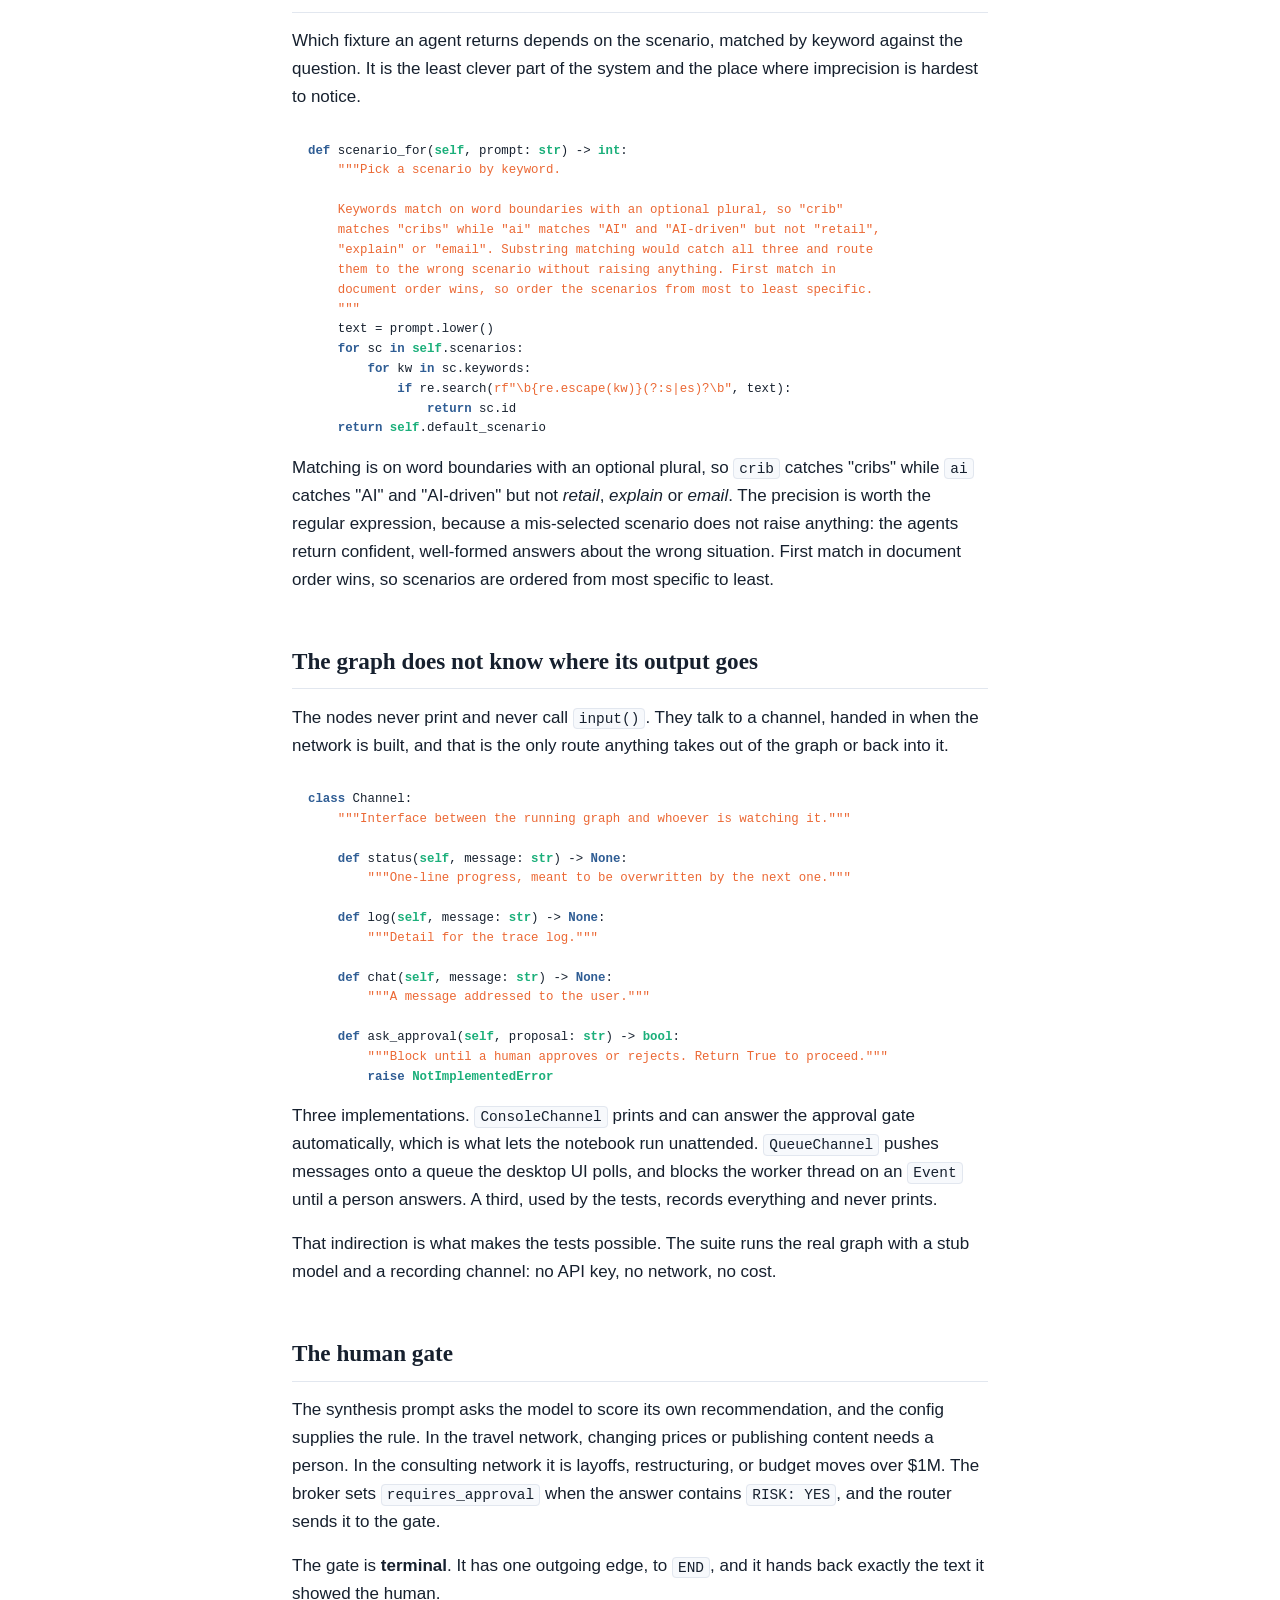
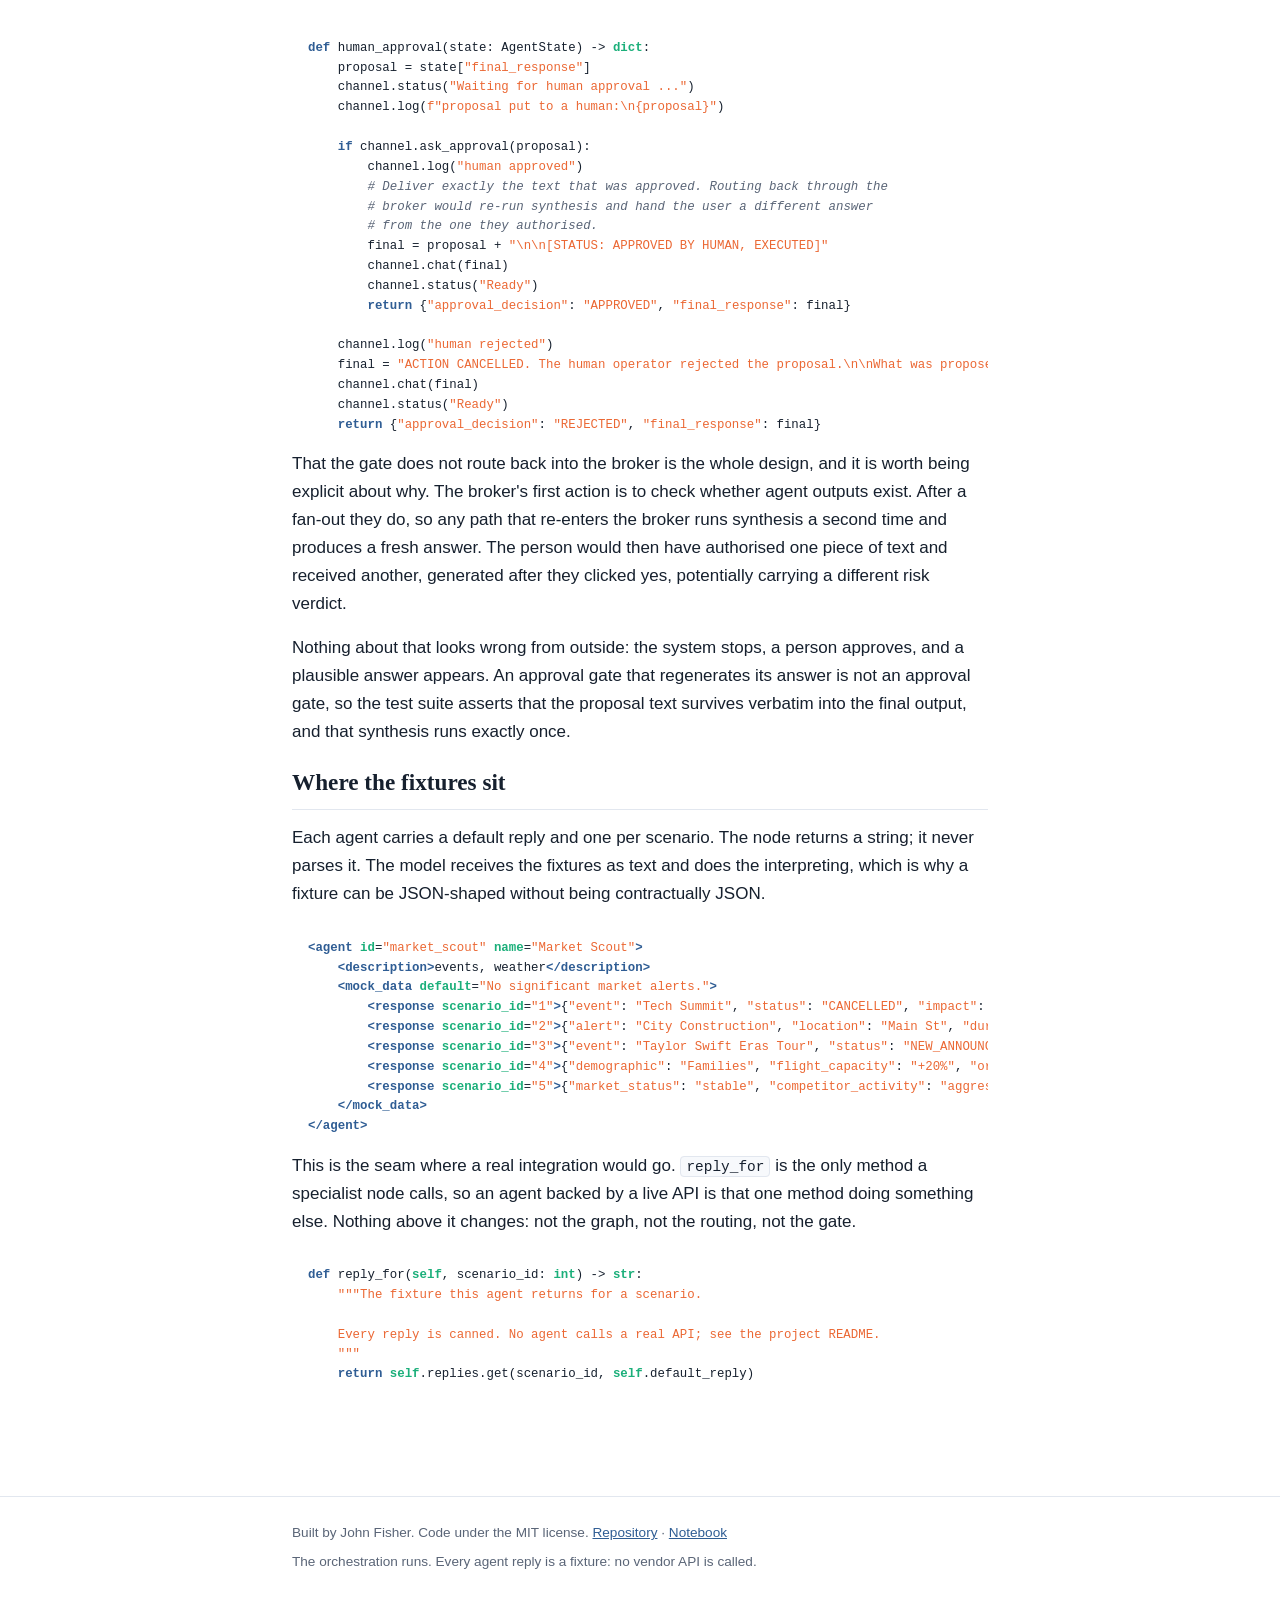
==== commit dbc6cb6f: "Build the Running It page, and make the build two-pass Install, the three ways to supply a key, what" ====
--- a/public/architecture.html
+++ b/public/architecture.html
@@ -33,7 +33,7 @@
   </div>
 </header>
 
-<nav class="site"><div class="wrap"><a href="./">Overview</a><a href="architecture.html" aria-current="page">Architecture</a><a href="code.html">The code</a><a href="https://github.com/johnfisher-ai/fisher-agentic-network-langgraph">Repository</a></div></nav>
+<nav class="site"><div class="wrap"><a href="./">Overview</a><a href="architecture.html" aria-current="page">Architecture</a><a href="code.html">The code</a><a href="run.html">Running it</a><a href="https://github.com/johnfisher-ai/fisher-agentic-network-langgraph">Repository</a></div></nav>
 
 <main>
 <div class="wrap">
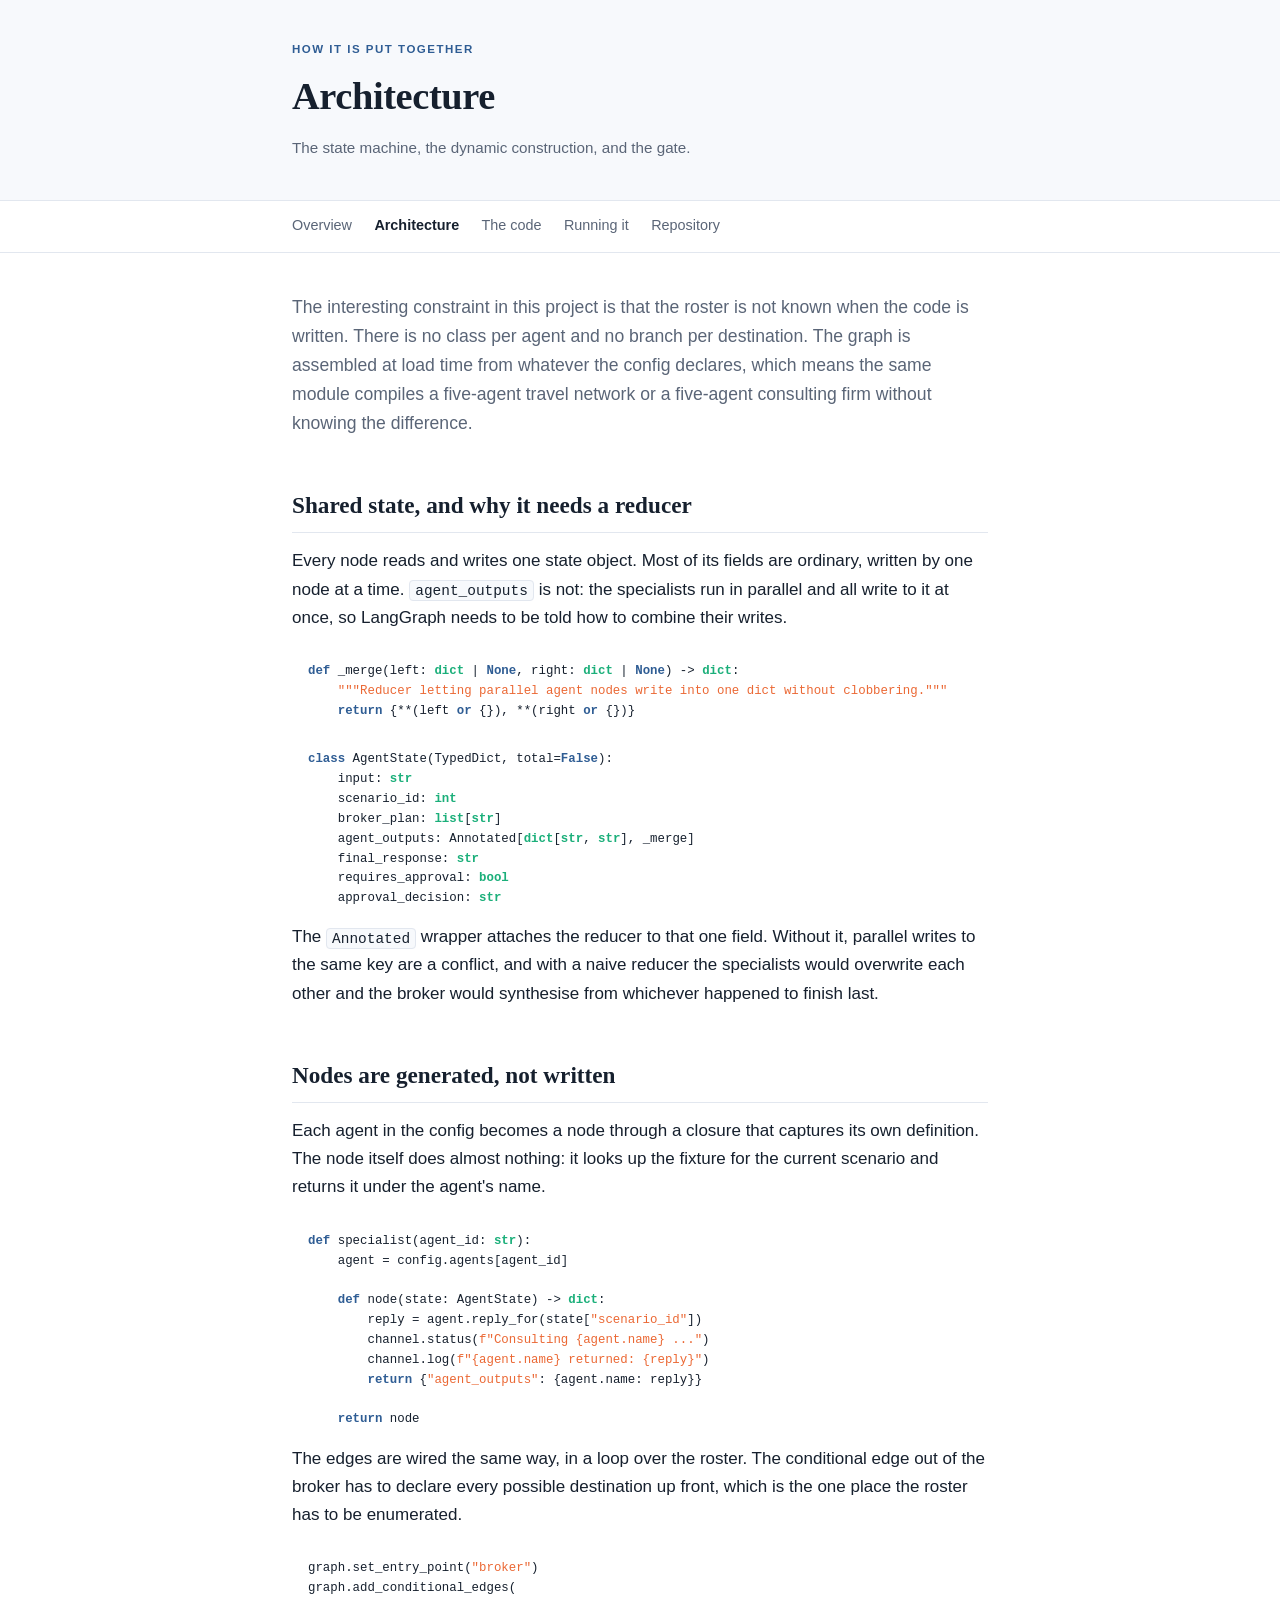
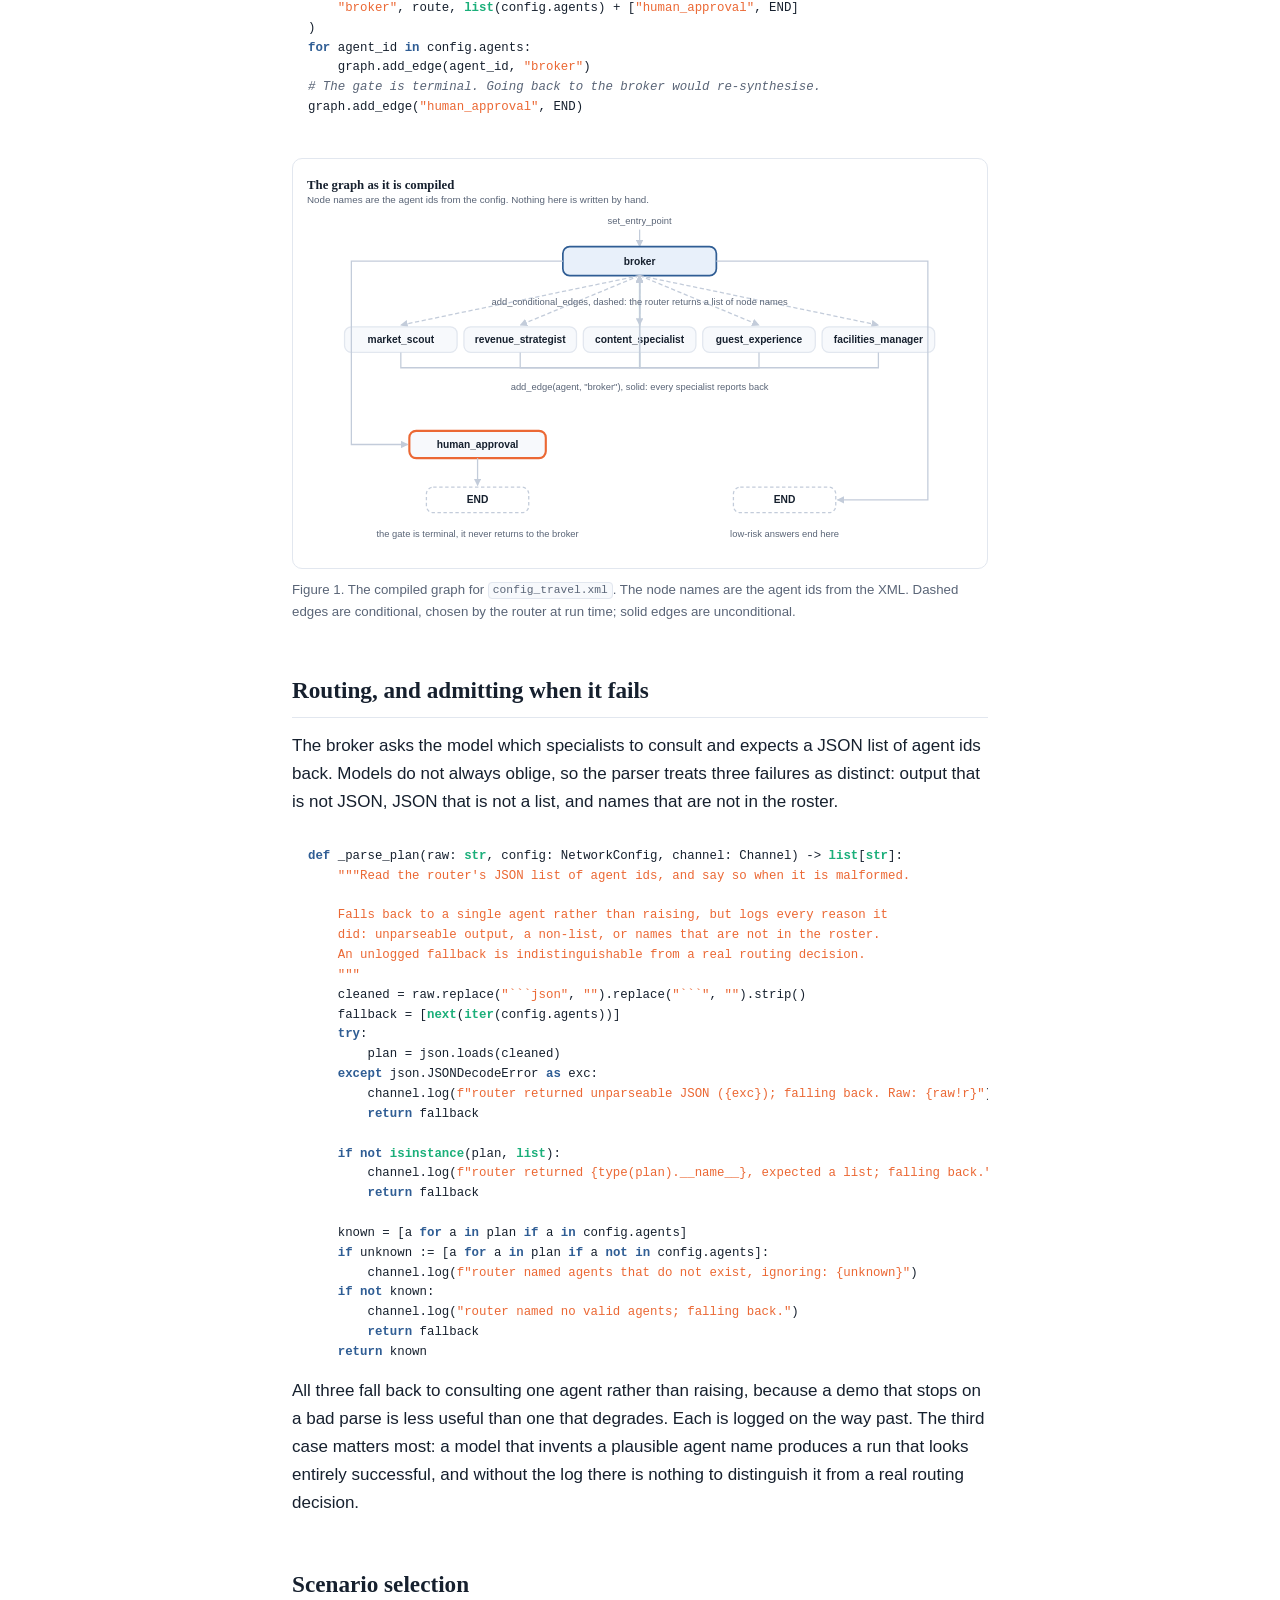
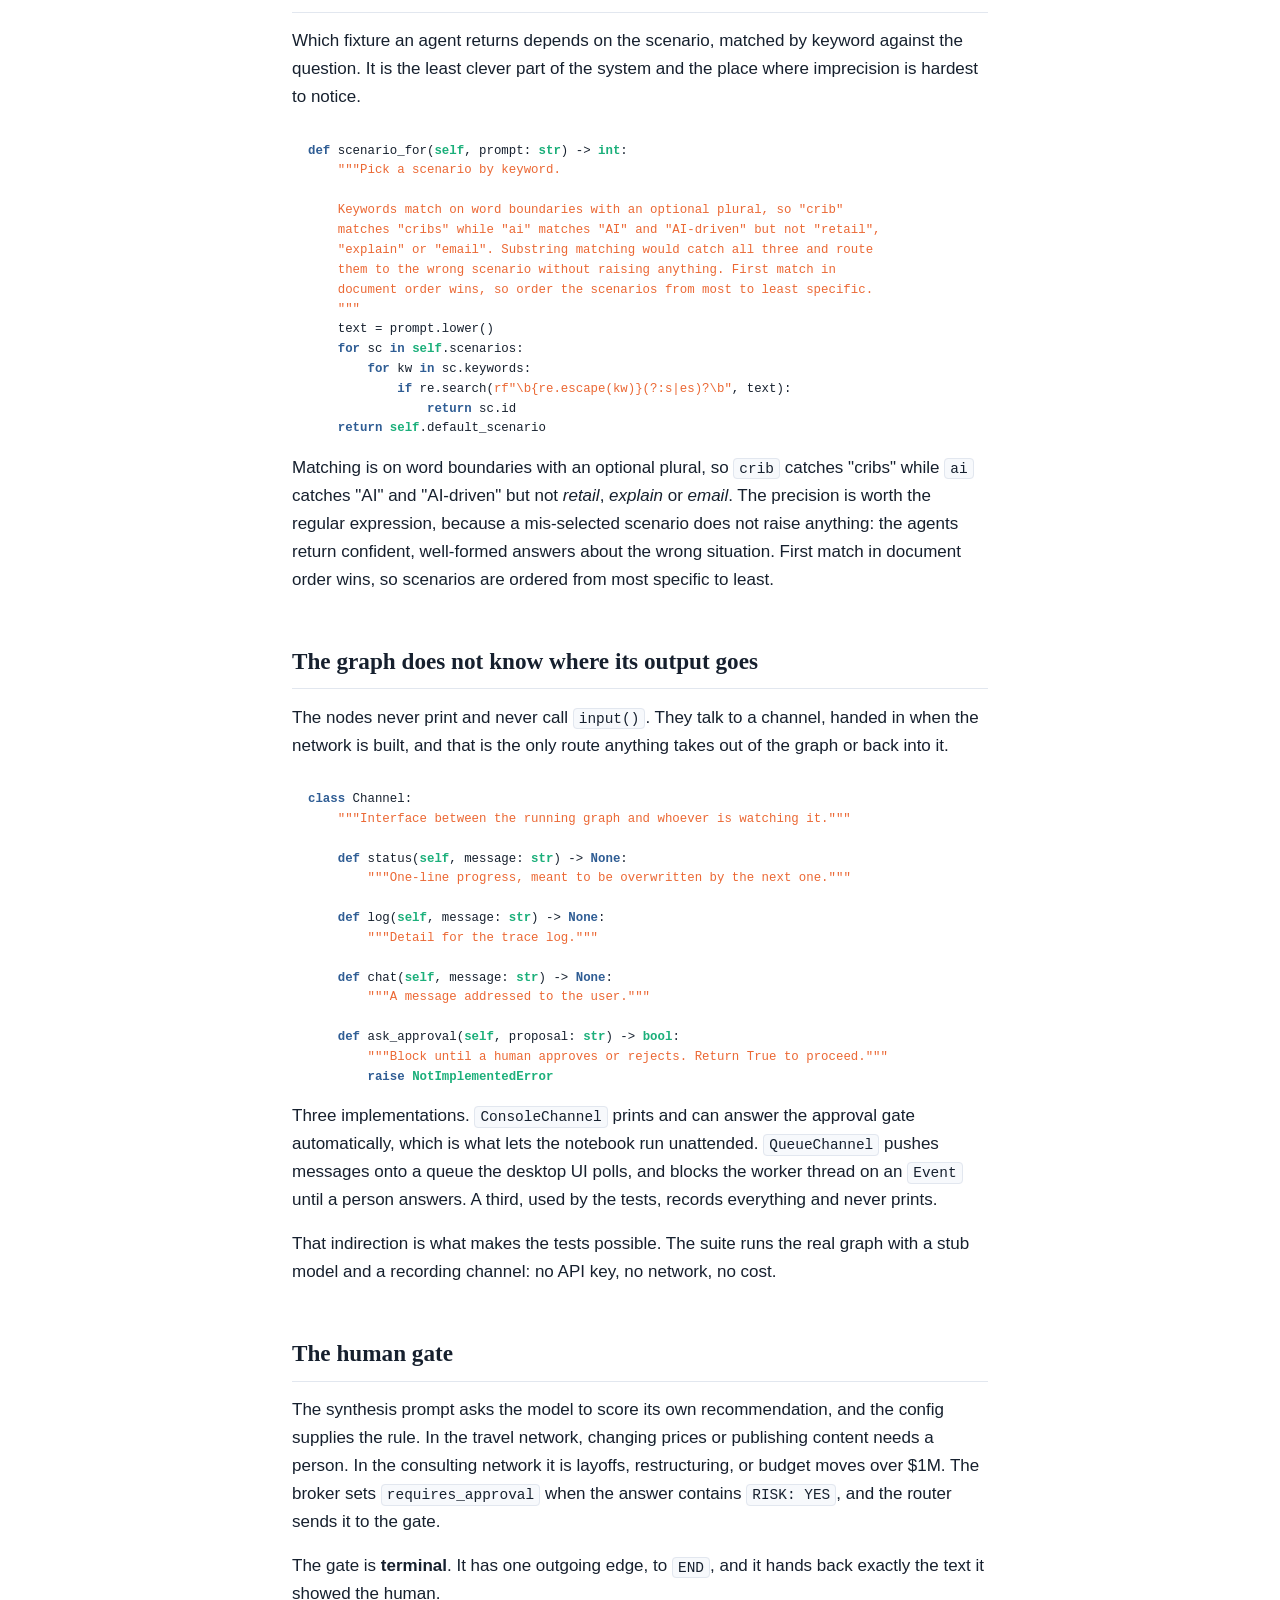
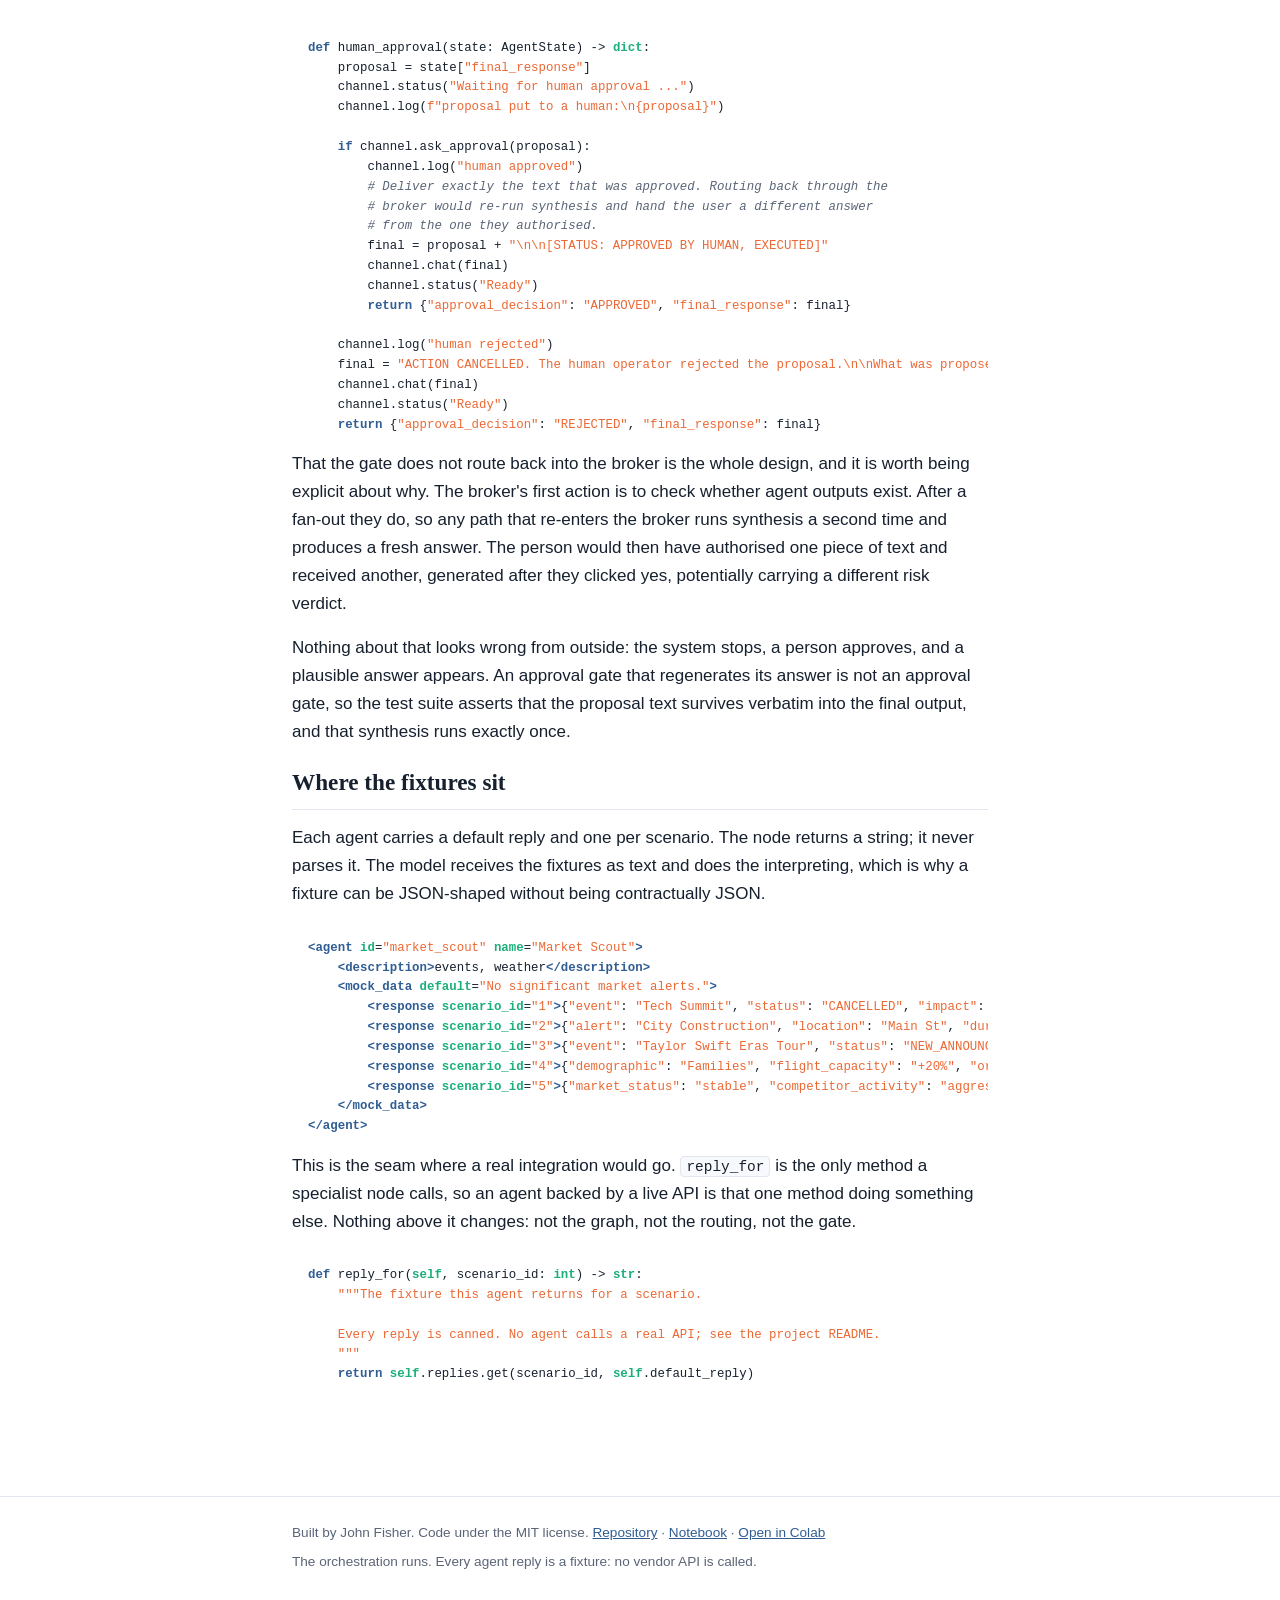
==== commit 47686e37: "Put the same three links on every page, in the footer The repository and notebook links sat in the b" ====
--- a/public/architecture.html
+++ b/public/architecture.html
@@ -290,7 +290,8 @@
   <div class="wrap">
     <p>Built by John Fisher. Code under the MIT license.
        <a href="https://github.com/johnfisher-ai/fisher-agentic-network-langgraph">Repository</a> ·
-       <a href="https://github.com/johnfisher-ai/fisher-agentic-network-langgraph/blob/main/notebooks/agentic_network.ipynb">Notebook</a></p>
+       <a href="https://github.com/johnfisher-ai/fisher-agentic-network-langgraph/blob/main/notebooks/agentic_network.ipynb">Notebook</a> ·
+       <a href="https://colab.research.google.com/github/johnfisher-ai/fisher-agentic-network-langgraph/blob/main/notebooks/agentic_network.ipynb">Open in Colab</a></p>
     <p class="sig">The orchestration runs. Every agent reply is a fixture: no vendor API is called.</p>
   </div>
 </footer>
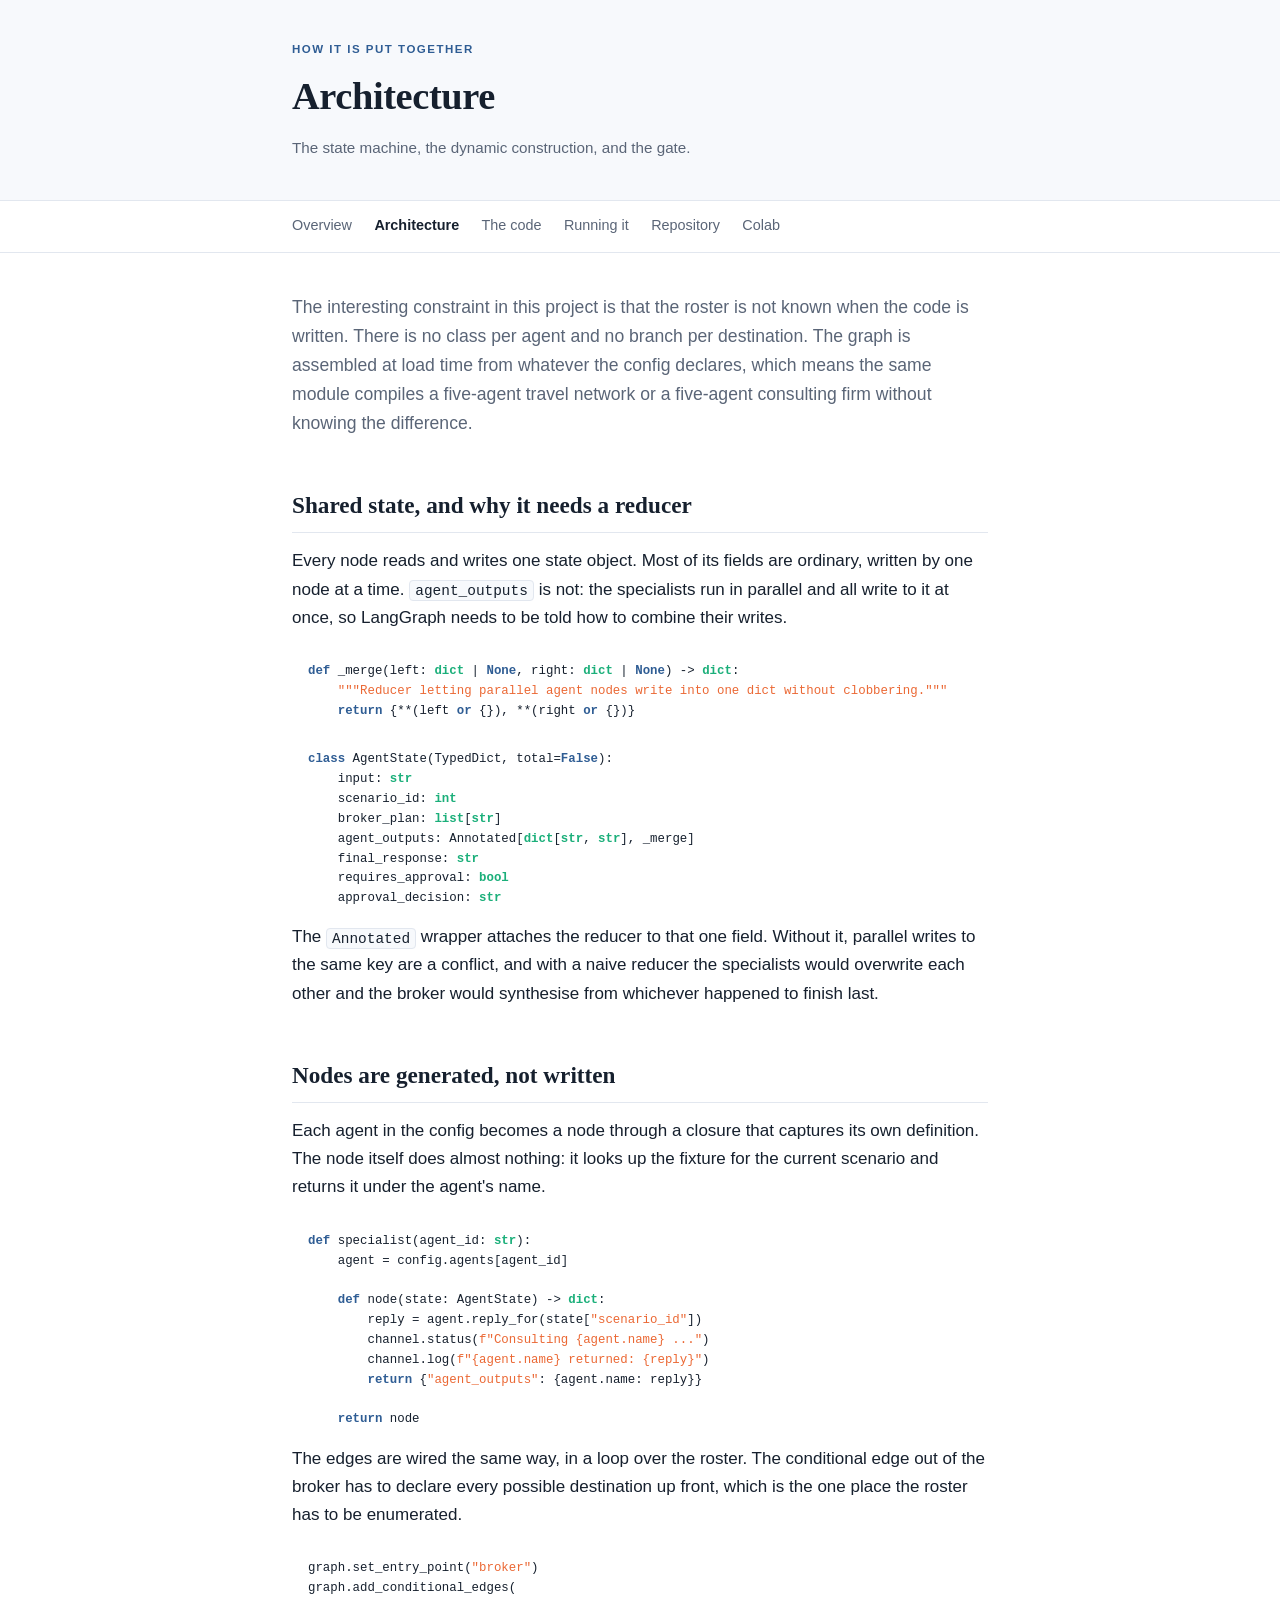
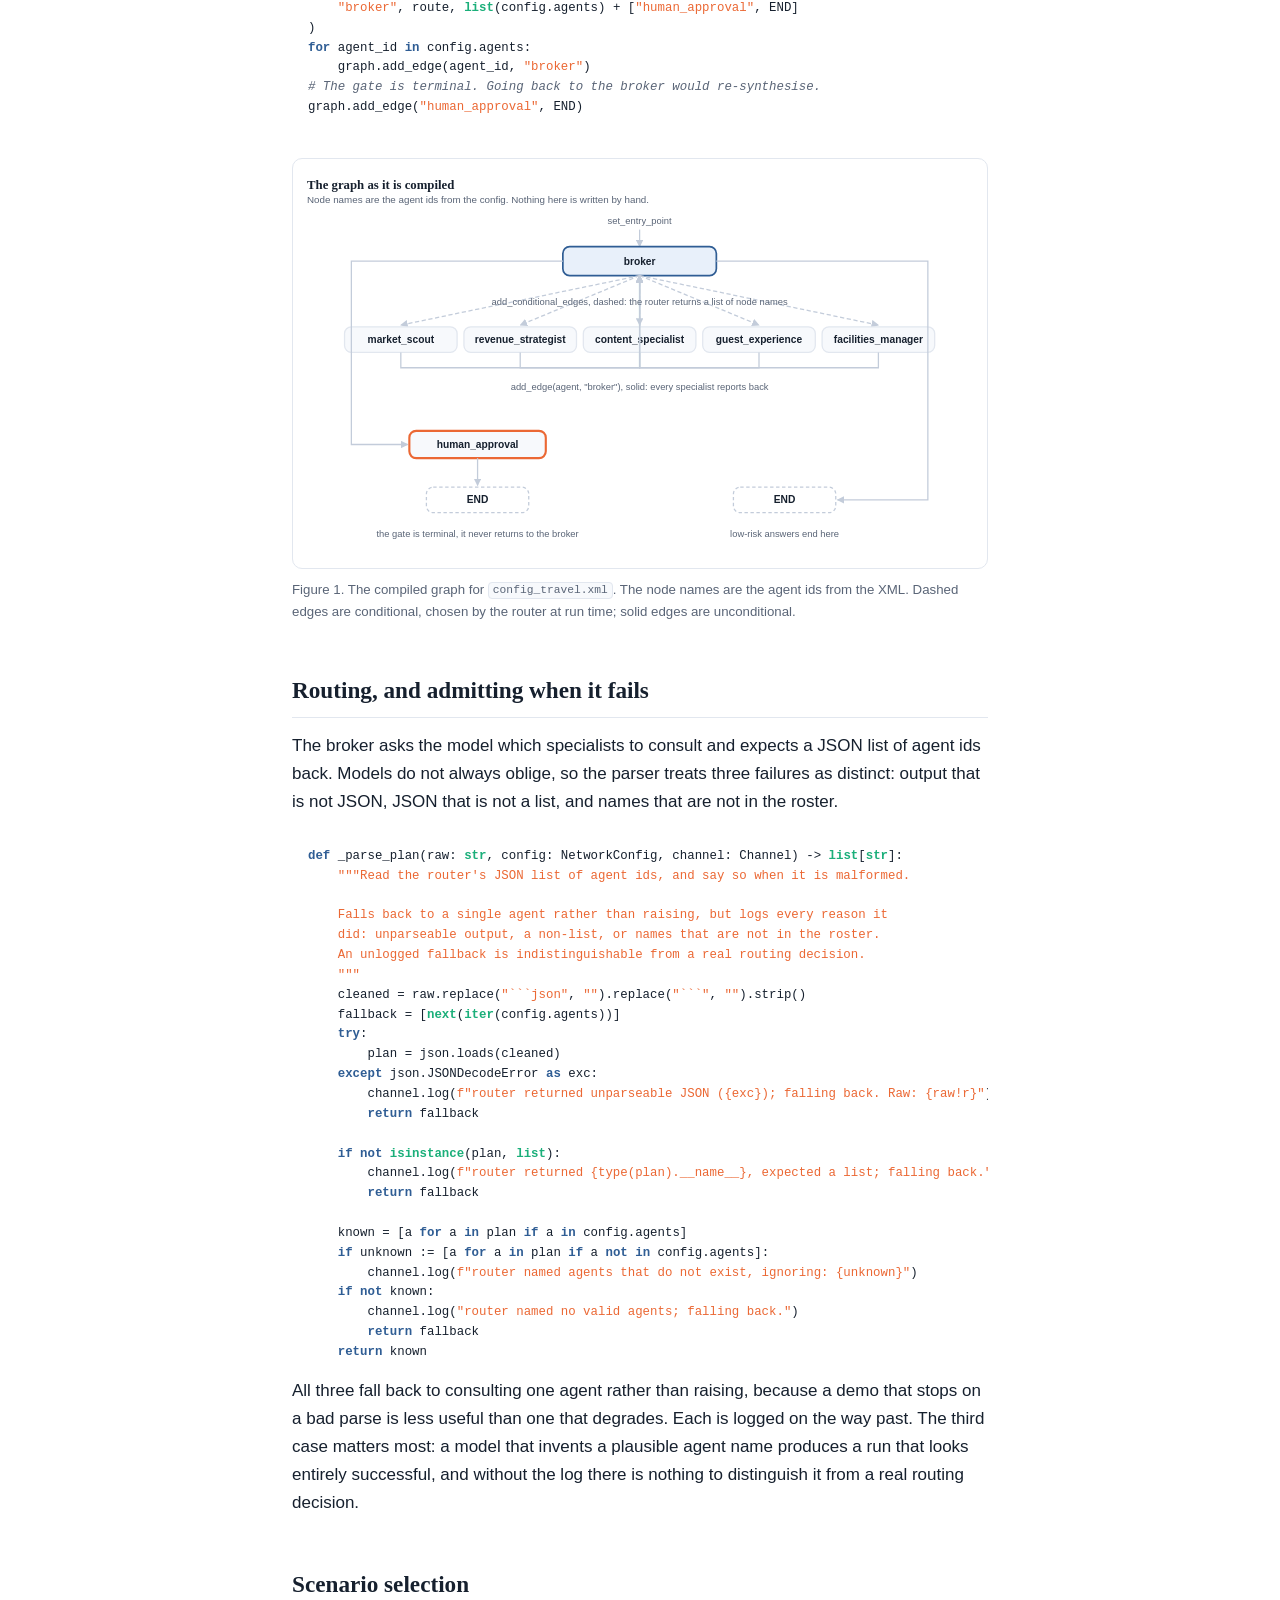
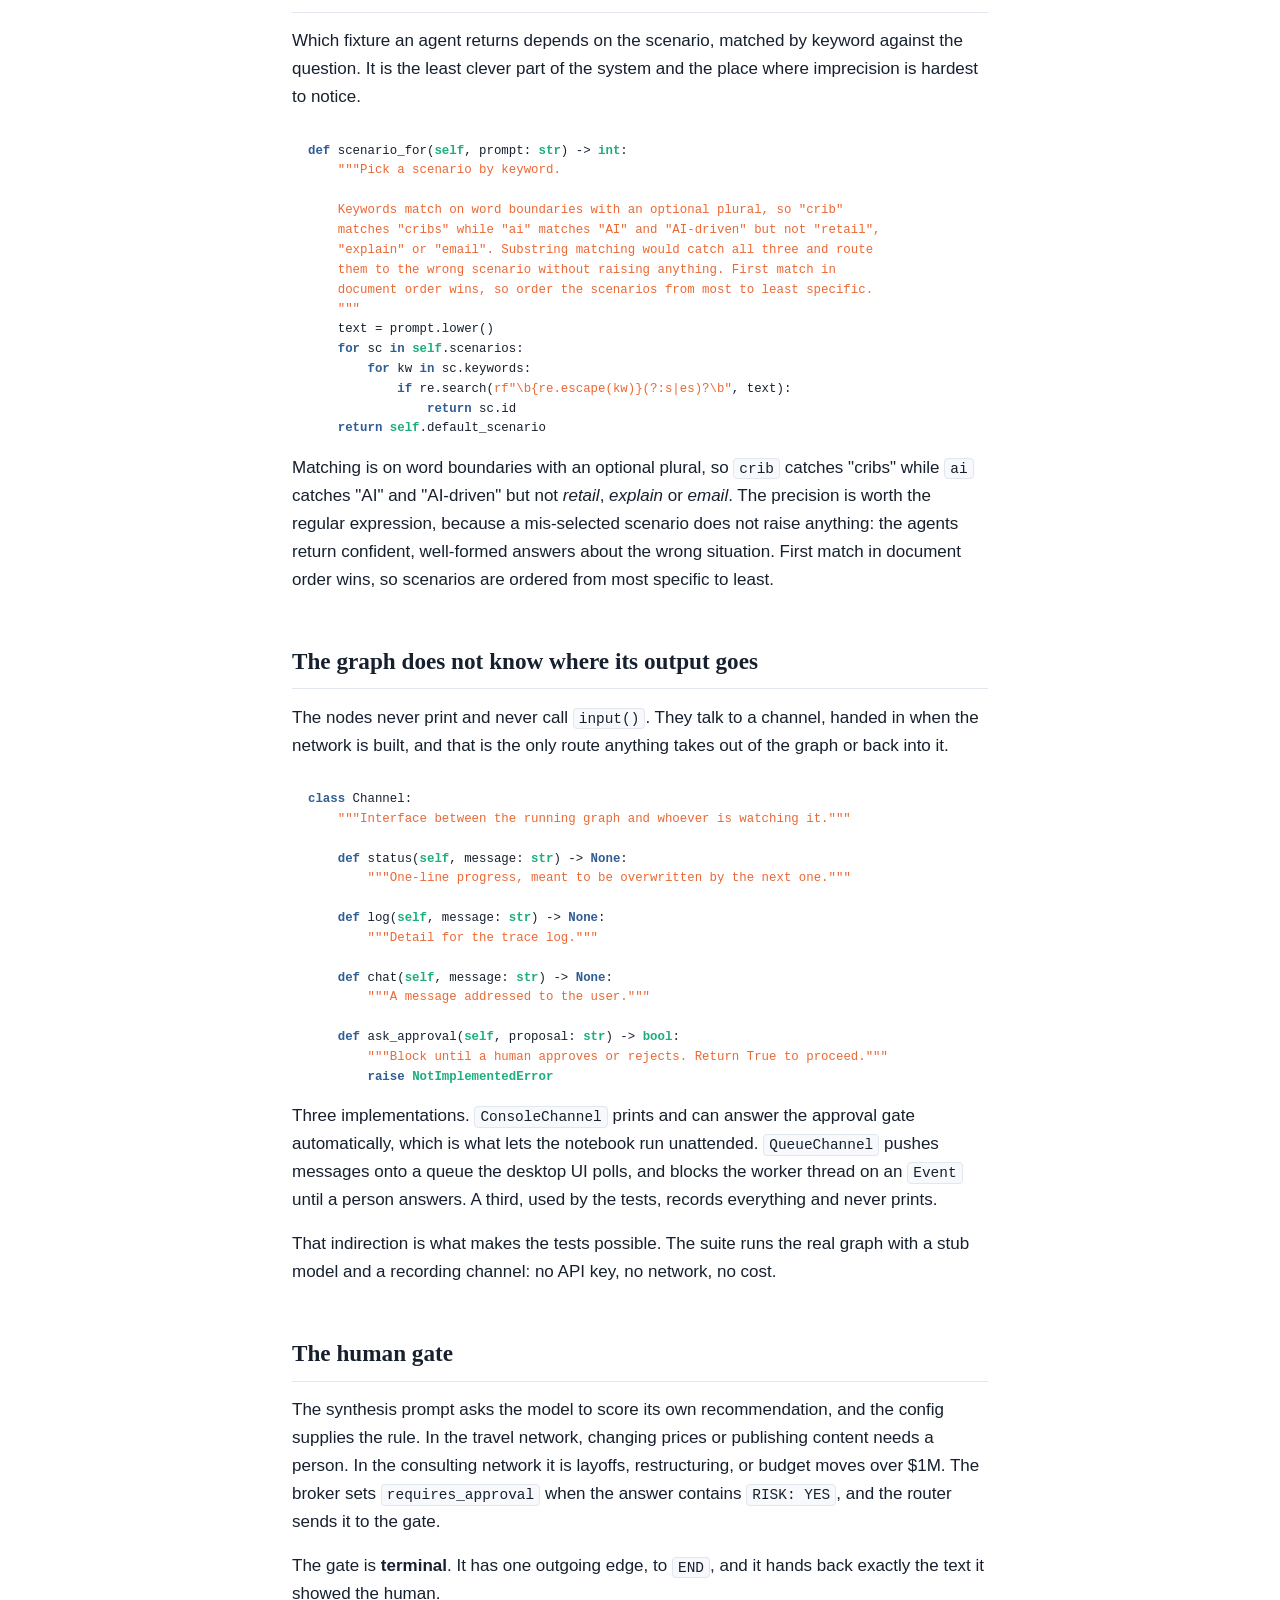
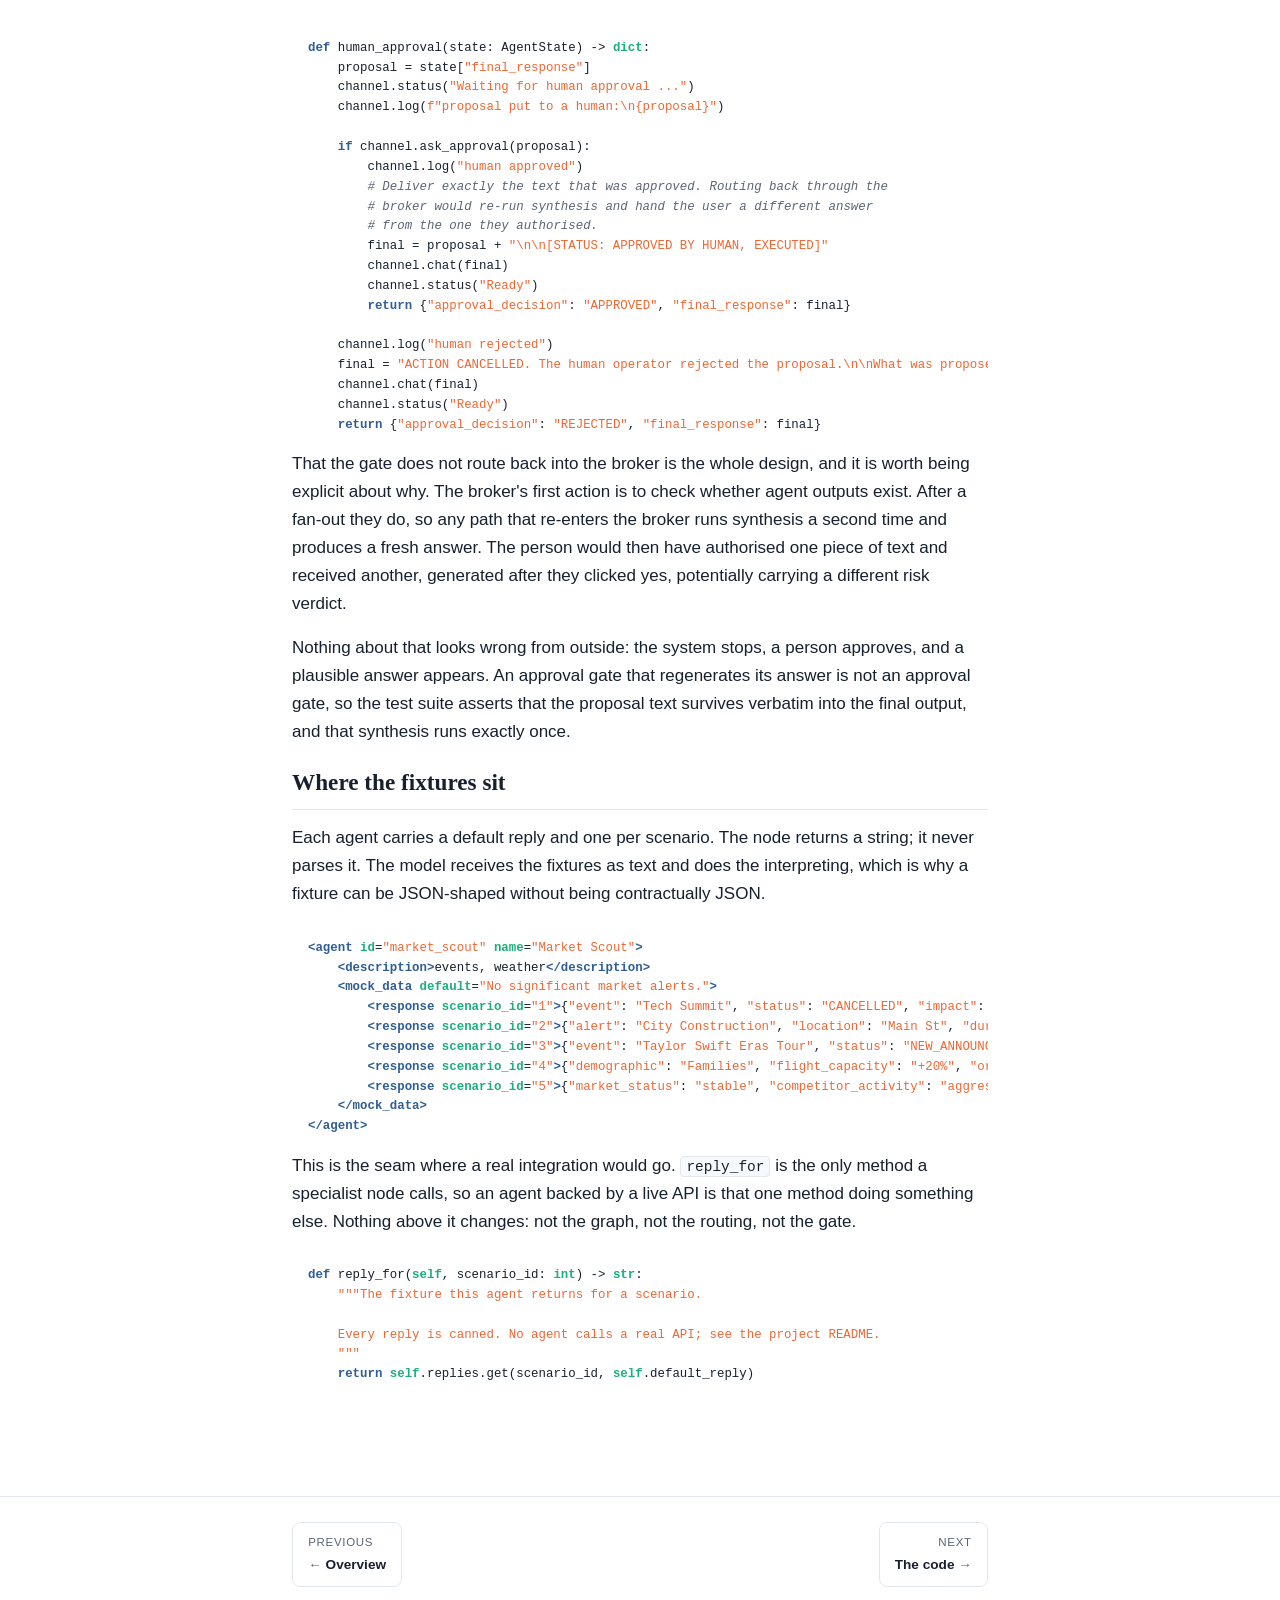
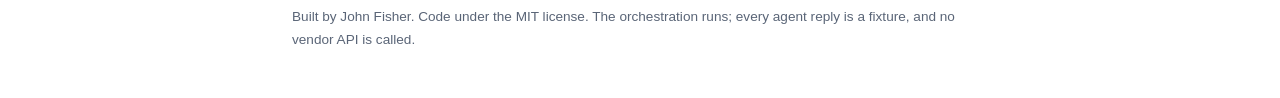
==== commit a4c86694: "Move Colab into the menu and replace the footer links with a pager The nav now carries Colab alongsi" ====
--- a/public/architecture.html
+++ b/public/architecture.html
@@ -33,7 +33,7 @@
   </div>
 </header>
 
-<nav class="site"><div class="wrap"><a href="./">Overview</a><a href="architecture.html" aria-current="page">Architecture</a><a href="code.html">The code</a><a href="run.html">Running it</a><a href="https://github.com/johnfisher-ai/fisher-agentic-network-langgraph">Repository</a></div></nav>
+<nav class="site"><div class="wrap"><a href="./">Overview</a><a href="architecture.html" aria-current="page">Architecture</a><a href="code.html">The code</a><a href="run.html">Running it</a><a href="https://github.com/johnfisher-ai/fisher-agentic-network-langgraph">Repository</a><a href="https://colab.research.google.com/github/johnfisher-ai/fisher-agentic-network-langgraph/blob/main/notebooks/agentic_network.ipynb">Colab</a></div></nav>
 
 <main>
 <div class="wrap">
@@ -288,11 +288,9 @@
 
 <footer class="site">
   <div class="wrap">
-    <p>Built by John Fisher. Code under the MIT license.
-       <a href="https://github.com/johnfisher-ai/fisher-agentic-network-langgraph">Repository</a> ·
-       <a href="https://github.com/johnfisher-ai/fisher-agentic-network-langgraph/blob/main/notebooks/agentic_network.ipynb">Notebook</a> ·
-       <a href="https://colab.research.google.com/github/johnfisher-ai/fisher-agentic-network-langgraph/blob/main/notebooks/agentic_network.ipynb">Open in Colab</a></p>
-    <p class="sig">The orchestration runs. Every agent reply is a fixture: no vendor API is called.</p>
+    <nav class="pager"><a class="prev" href="./"><span>Previous</span><b>Overview</b></a><a class="next" href="code.html"><span>Next</span><b>The code</b></a></nav>
+    <p class="sig">Built by John Fisher. Code under the MIT license.
+       The orchestration runs; every agent reply is a fixture, and no vendor API is called.</p>
   </div>
 </footer>
 
--- a/public/assets/css/site.css
+++ b/public/assets/css/site.css
@@ -217,3 +217,23 @@
 .side > * { margin:0; min-width:0; }
 .side pre.code { font-size:.72rem; white-space:pre-wrap; overflow-wrap:anywhere; }
 .side pre.code { min-width:0; }
+
+/* ---- previous / next through the pages -------------------------------- */
+.pager { display:flex; justify-content:space-between; align-items:stretch; gap:1rem;
+         margin:0 0 1.2rem; }
+.pager a { display:block; text-decoration:none;
+           border:1px solid var(--line); border-radius:8px; padding:.6rem .95rem;
+           background:var(--bg); font-weight:600; color:var(--ink); max-width:48%; }
+.pager a:hover { border-color:var(--accent); }
+.pager a span { display:block; font-size:.72rem; font-weight:400; color:var(--soft);
+                text-transform:uppercase; letter-spacing:.06em; margin-bottom:.15rem; }
+.pager .next { text-align:right; }
+.pager b { font-weight:600; }
+.pager .prev b::before { content:"\2190\00a0"; color:var(--soft); }
+.pager .next b::after  { content:"\00a0\2192"; color:var(--soft); }
+
+/* The nav scrolls horizontally by default. Below 46rem that hides the last
+   items with no affordance, so let it wrap onto a second line instead. */
+@media (max-width: 46rem) {
+  nav.site .wrap { flex-wrap: wrap; overflow-x: visible; row-gap: .25rem; }
+}
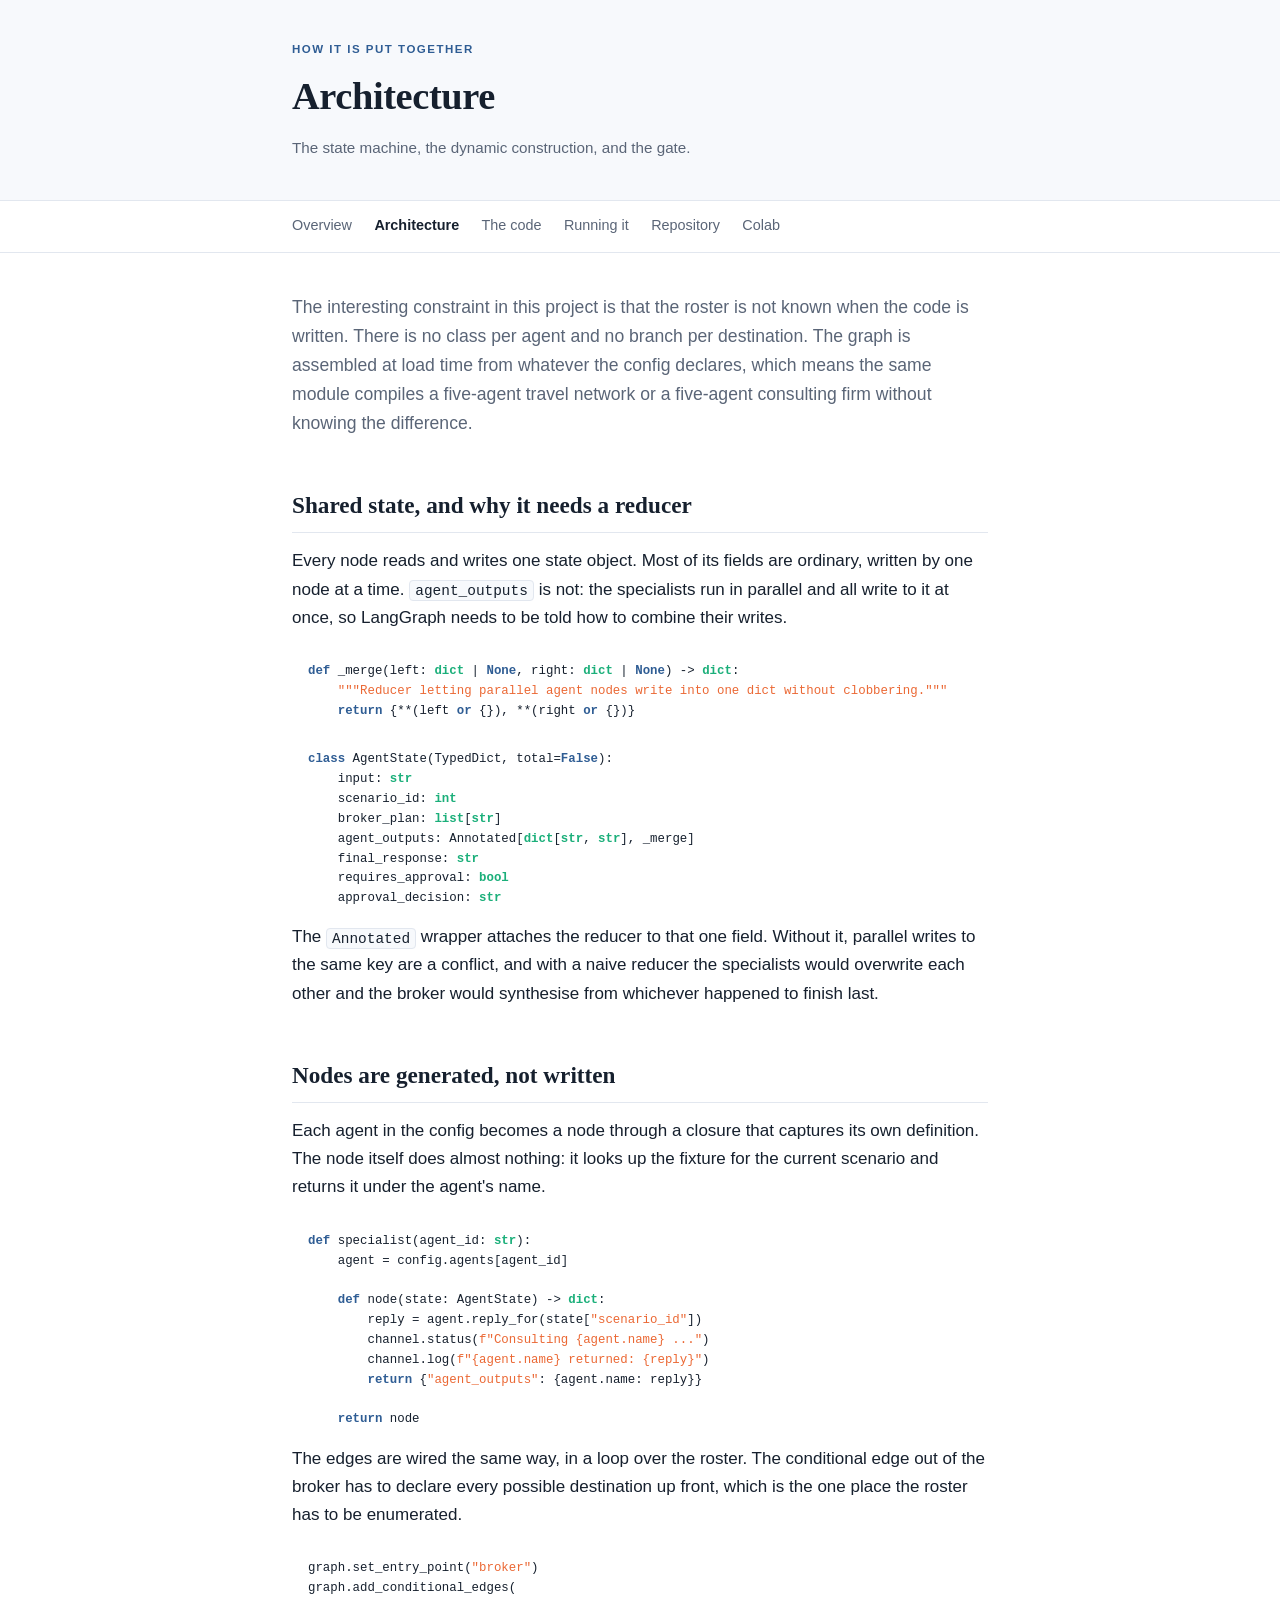
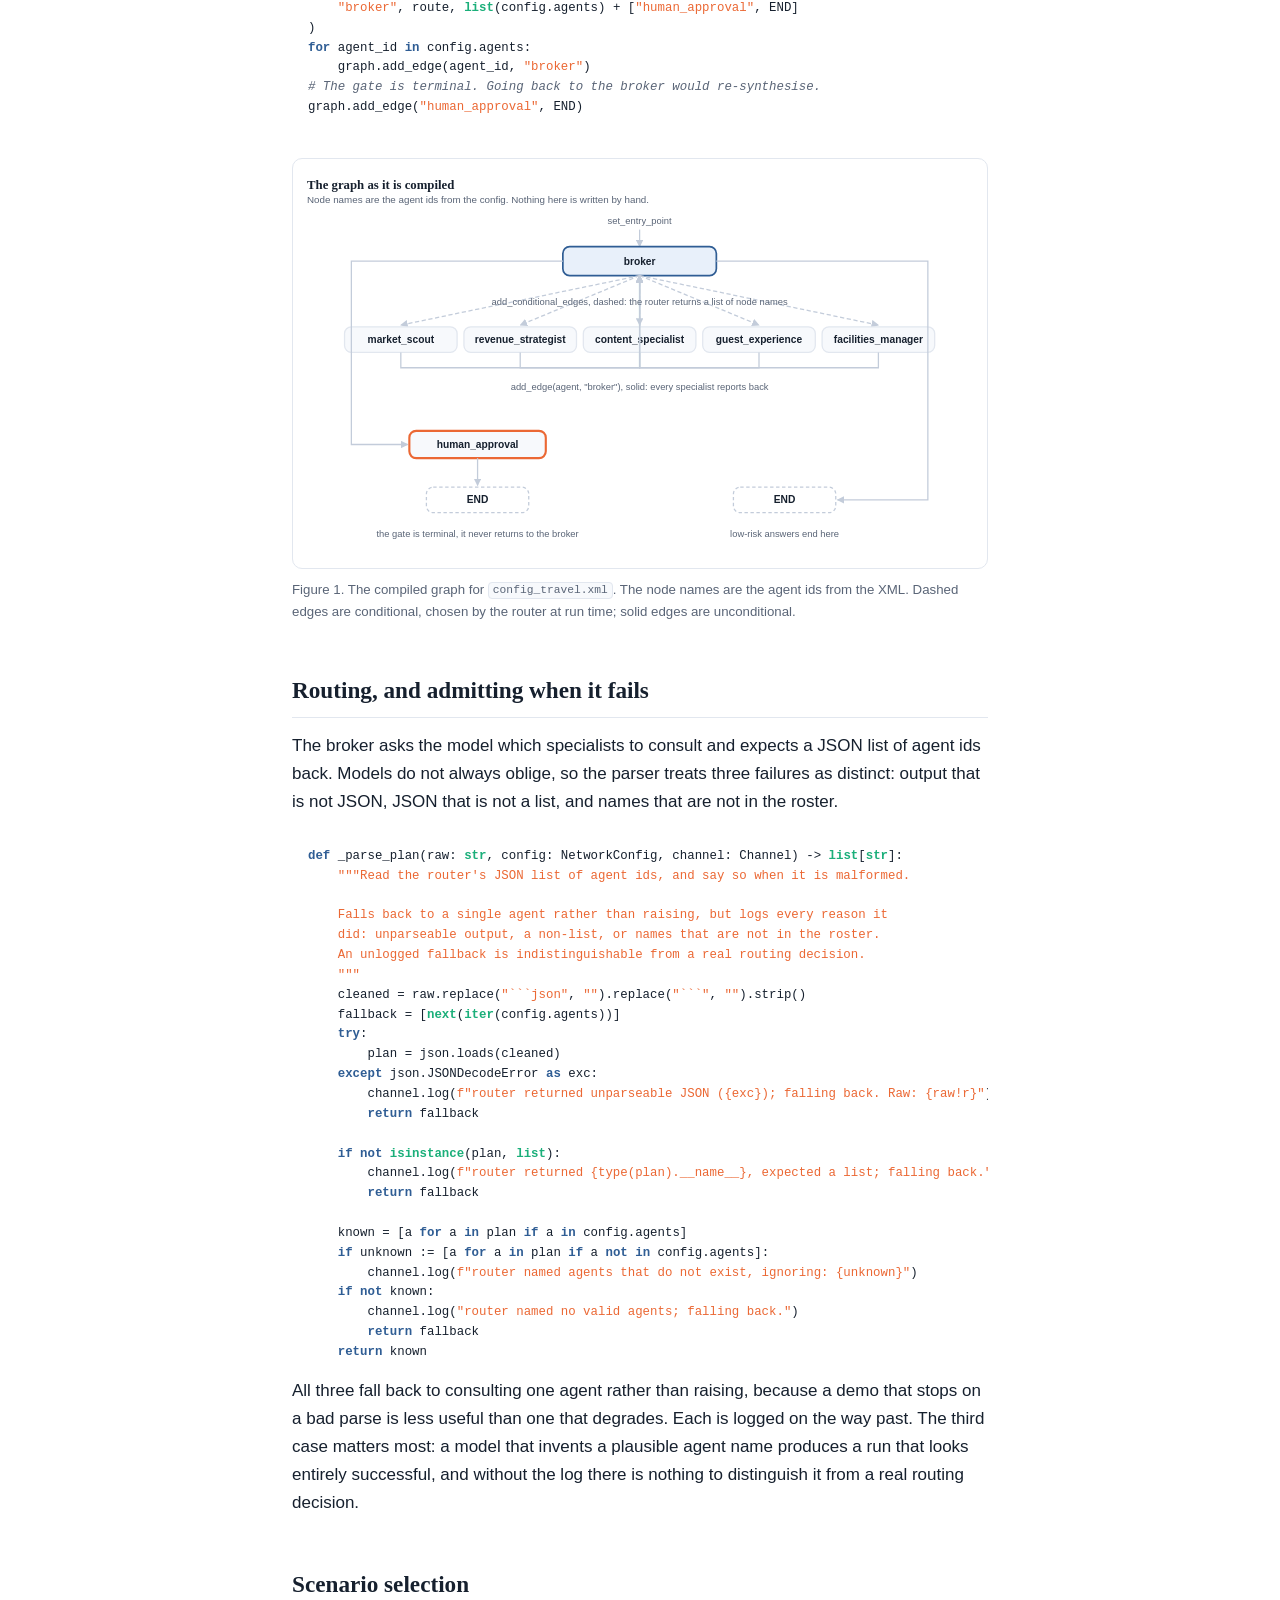
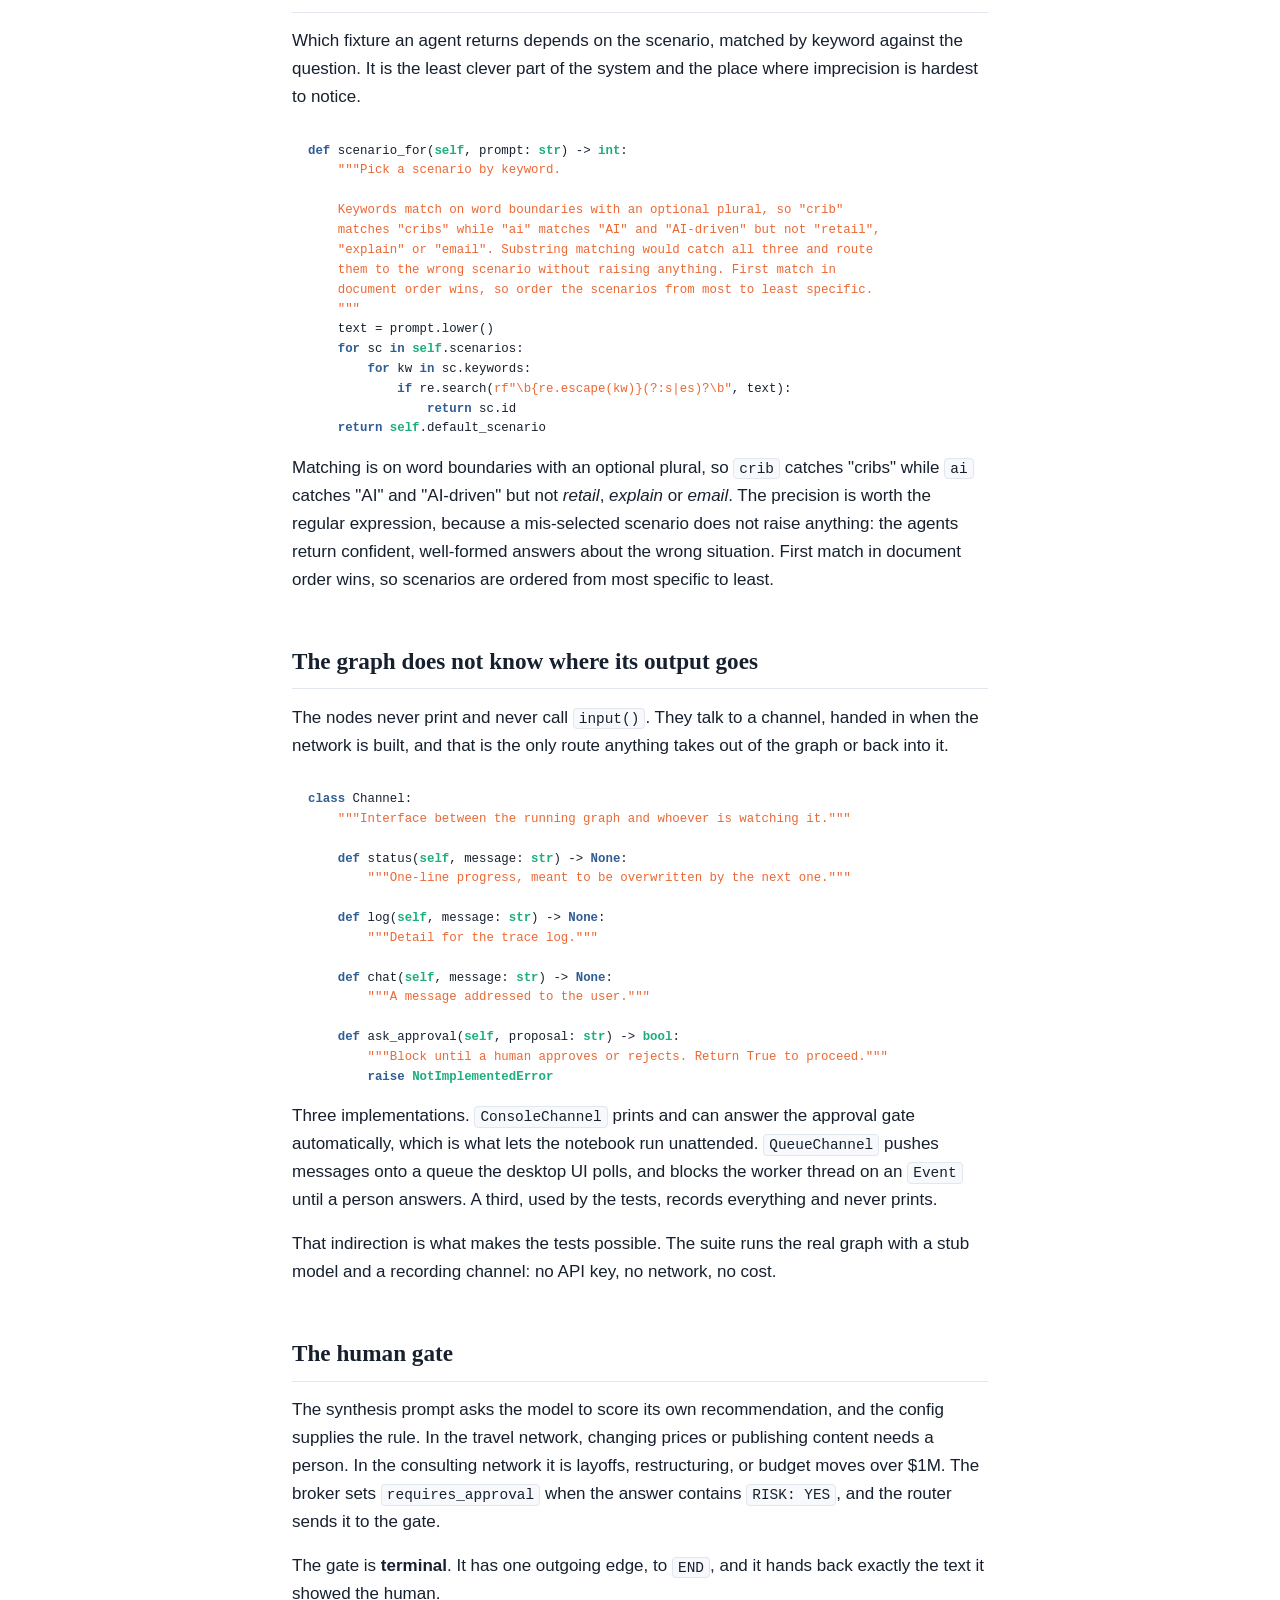
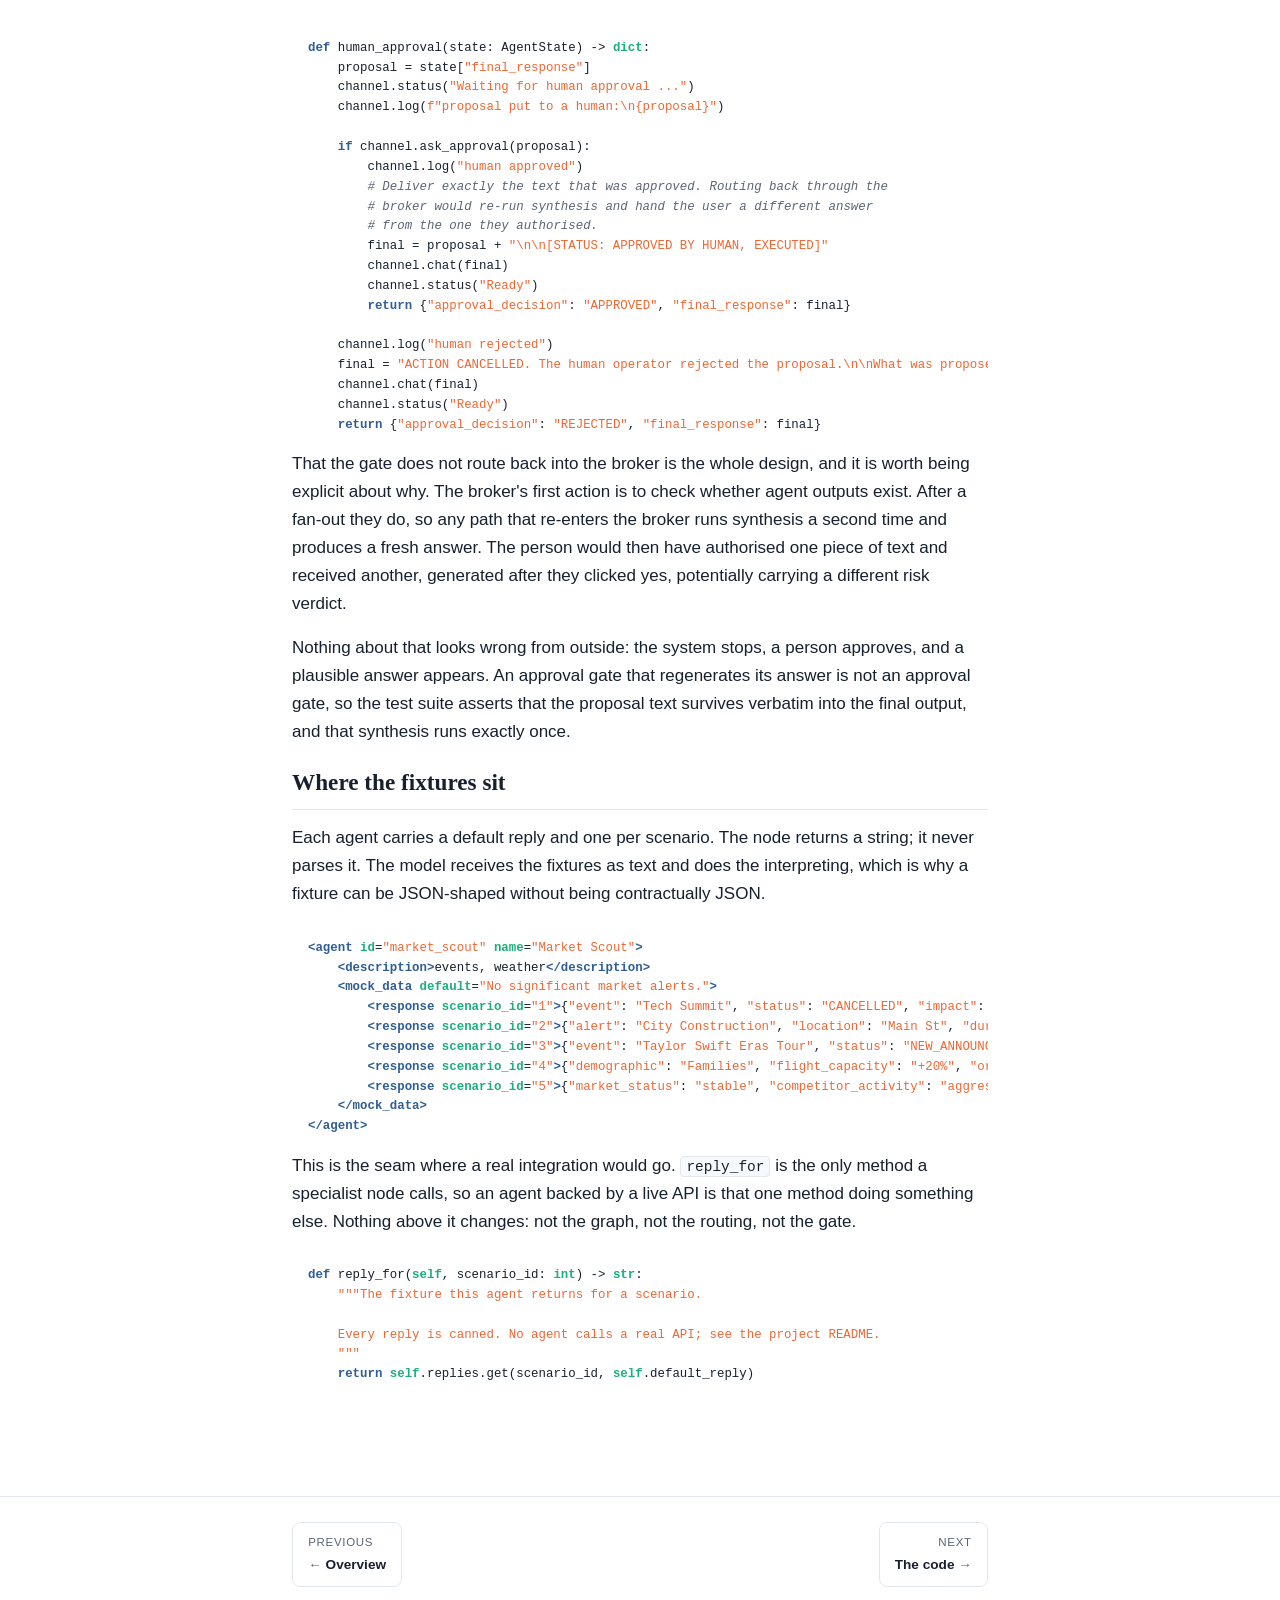
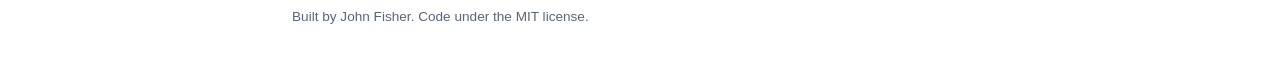
==== commit 78a1c22c: "Move the fixtures disclaimer out of the footer and into the content A line of small print under a pa" ====
--- a/public/architecture.html
+++ b/public/architecture.html
@@ -289,8 +289,7 @@
 <footer class="site">
   <div class="wrap">
     <nav class="pager"><a class="prev" href="./"><span>Previous</span><b>Overview</b></a><a class="next" href="code.html"><span>Next</span><b>The code</b></a></nav>
-    <p class="sig">Built by John Fisher. Code under the MIT license.
-       The orchestration runs; every agent reply is a fixture, and no vendor API is called.</p>
+    <p class="sig">Built by John Fisher. Code under the MIT license.</p>
   </div>
 </footer>
 
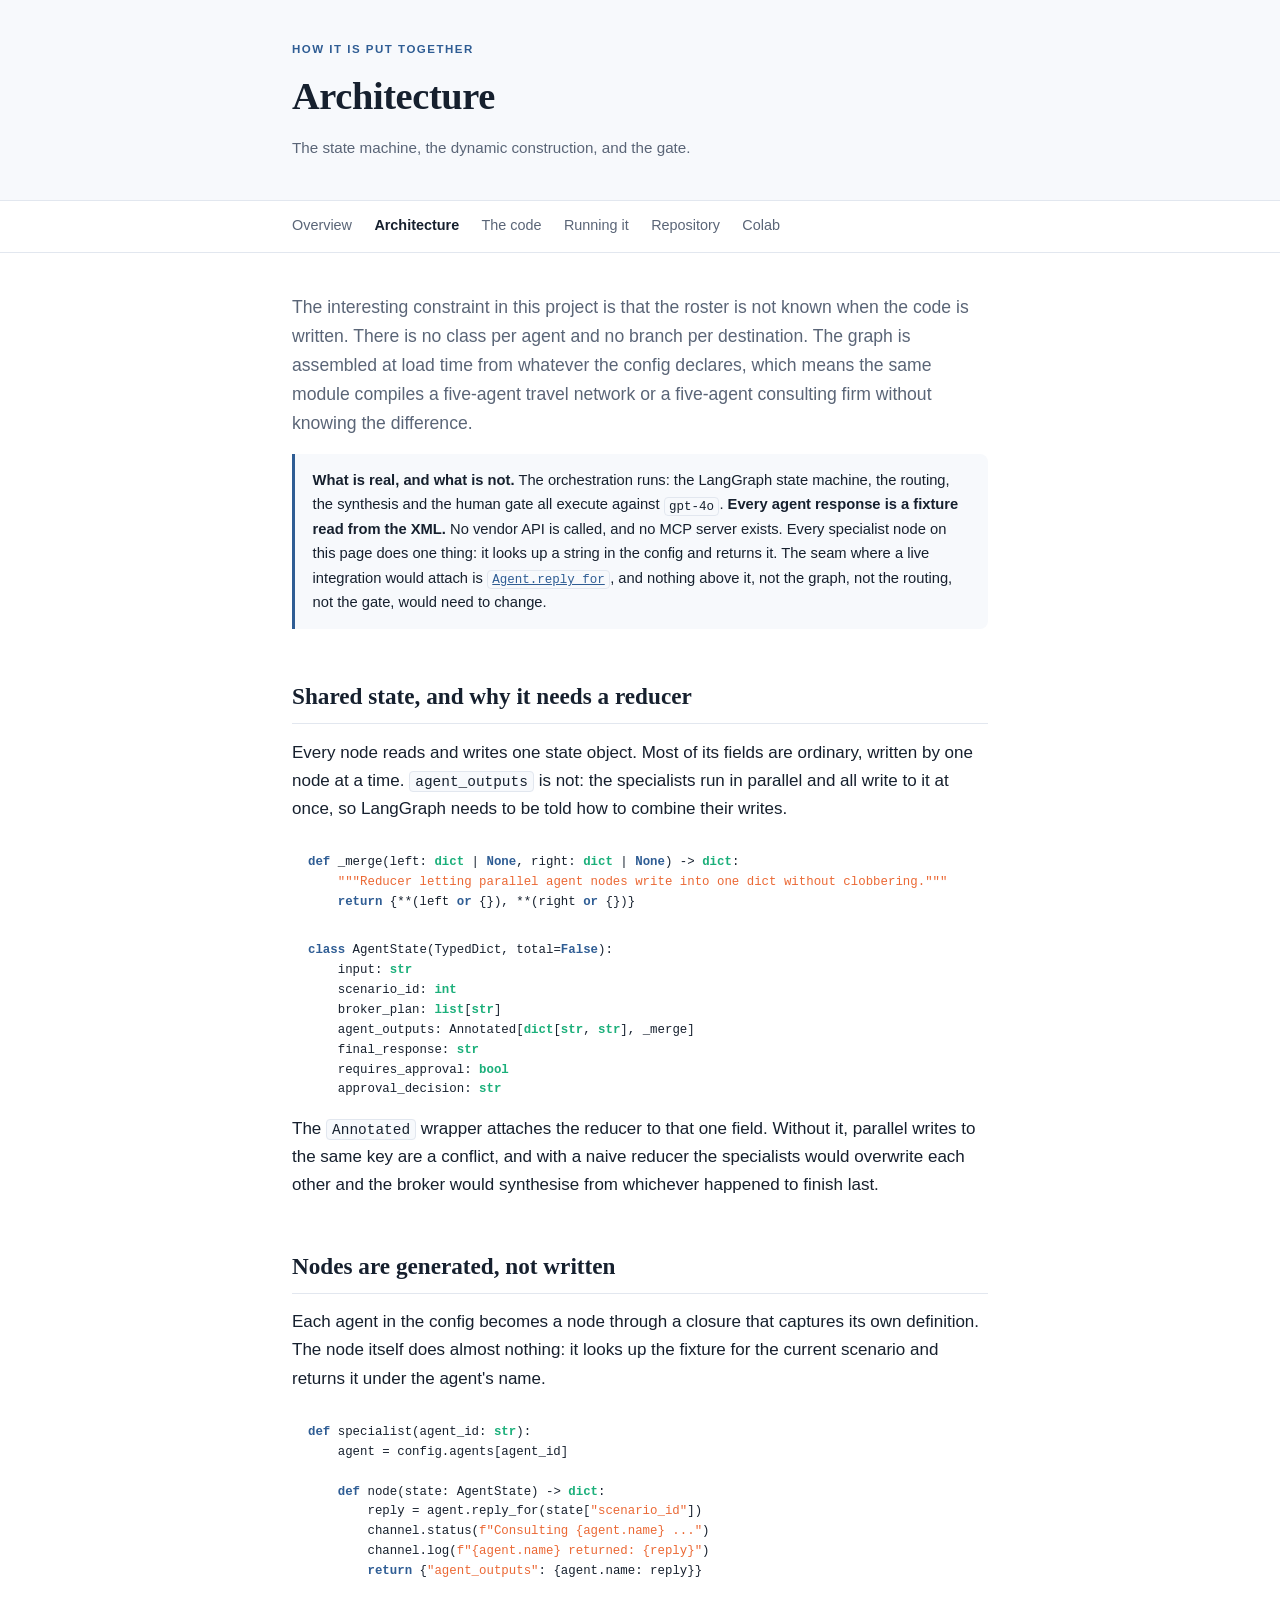
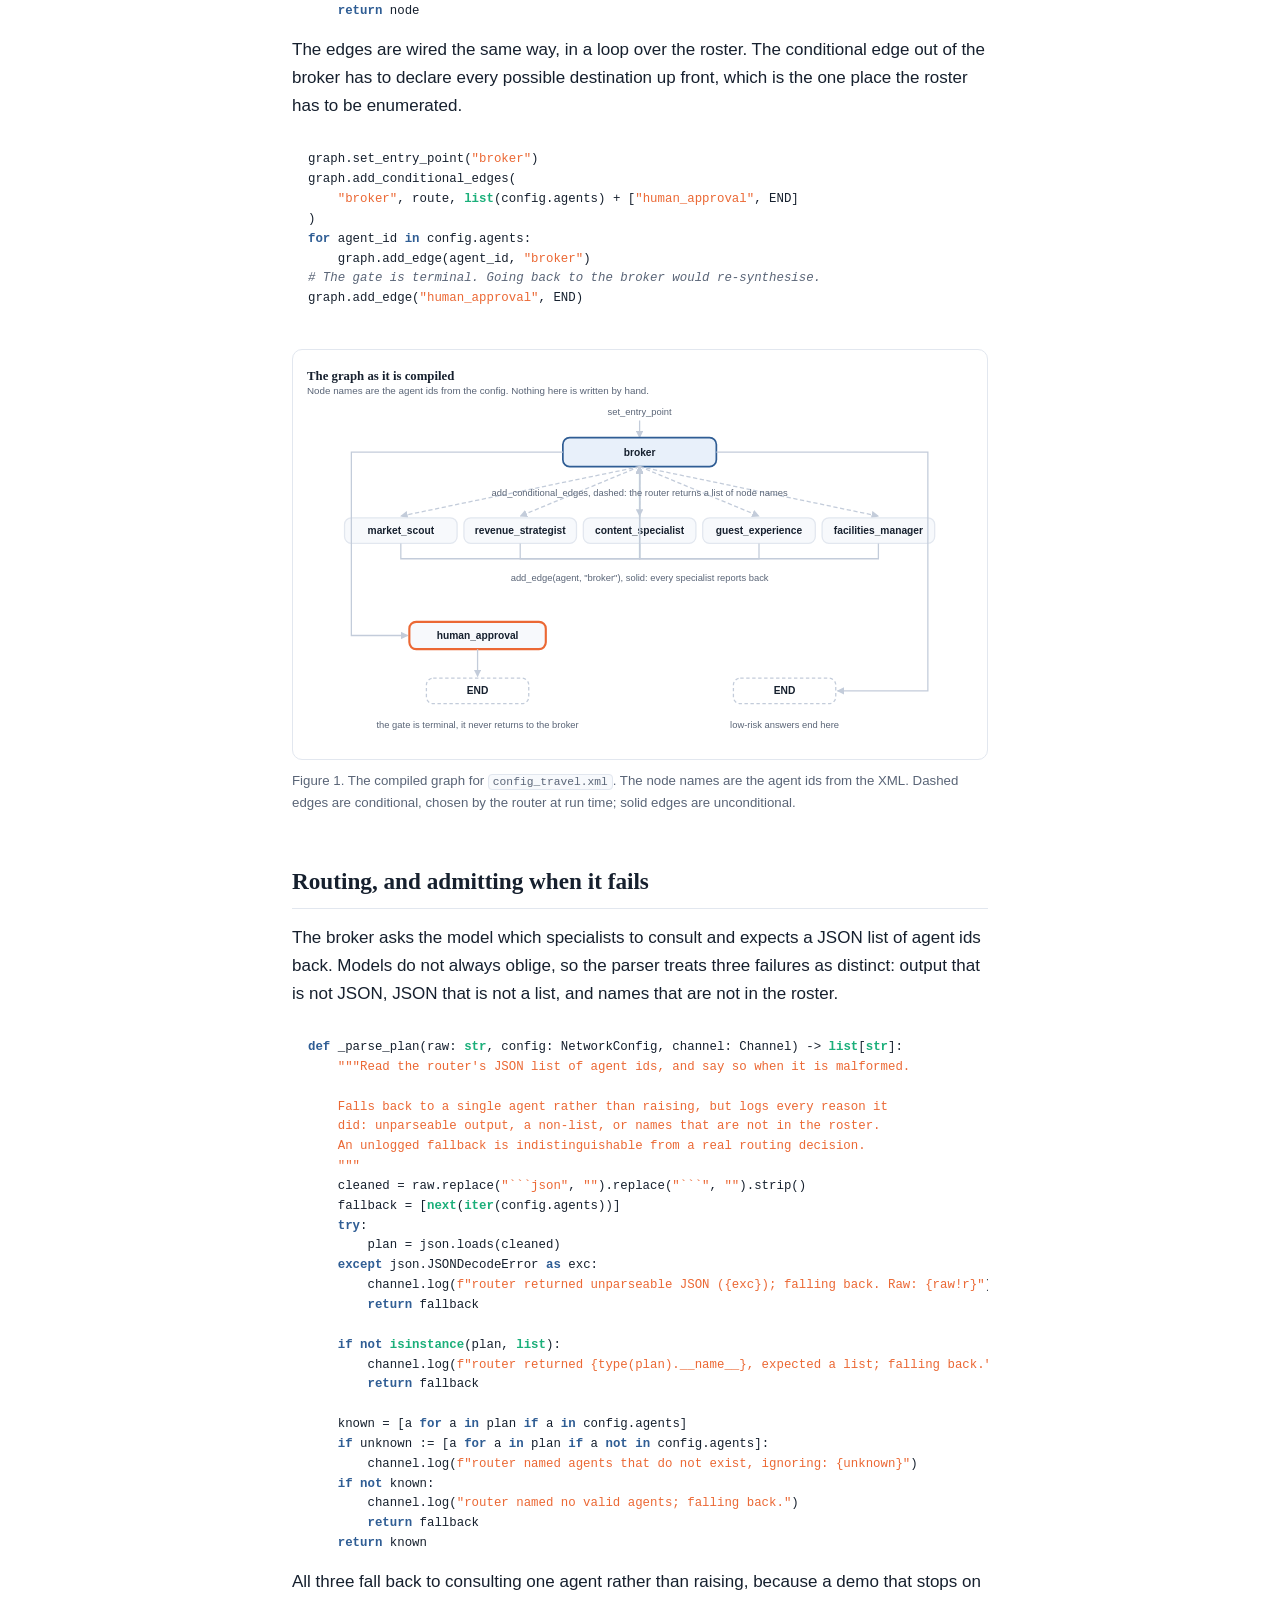
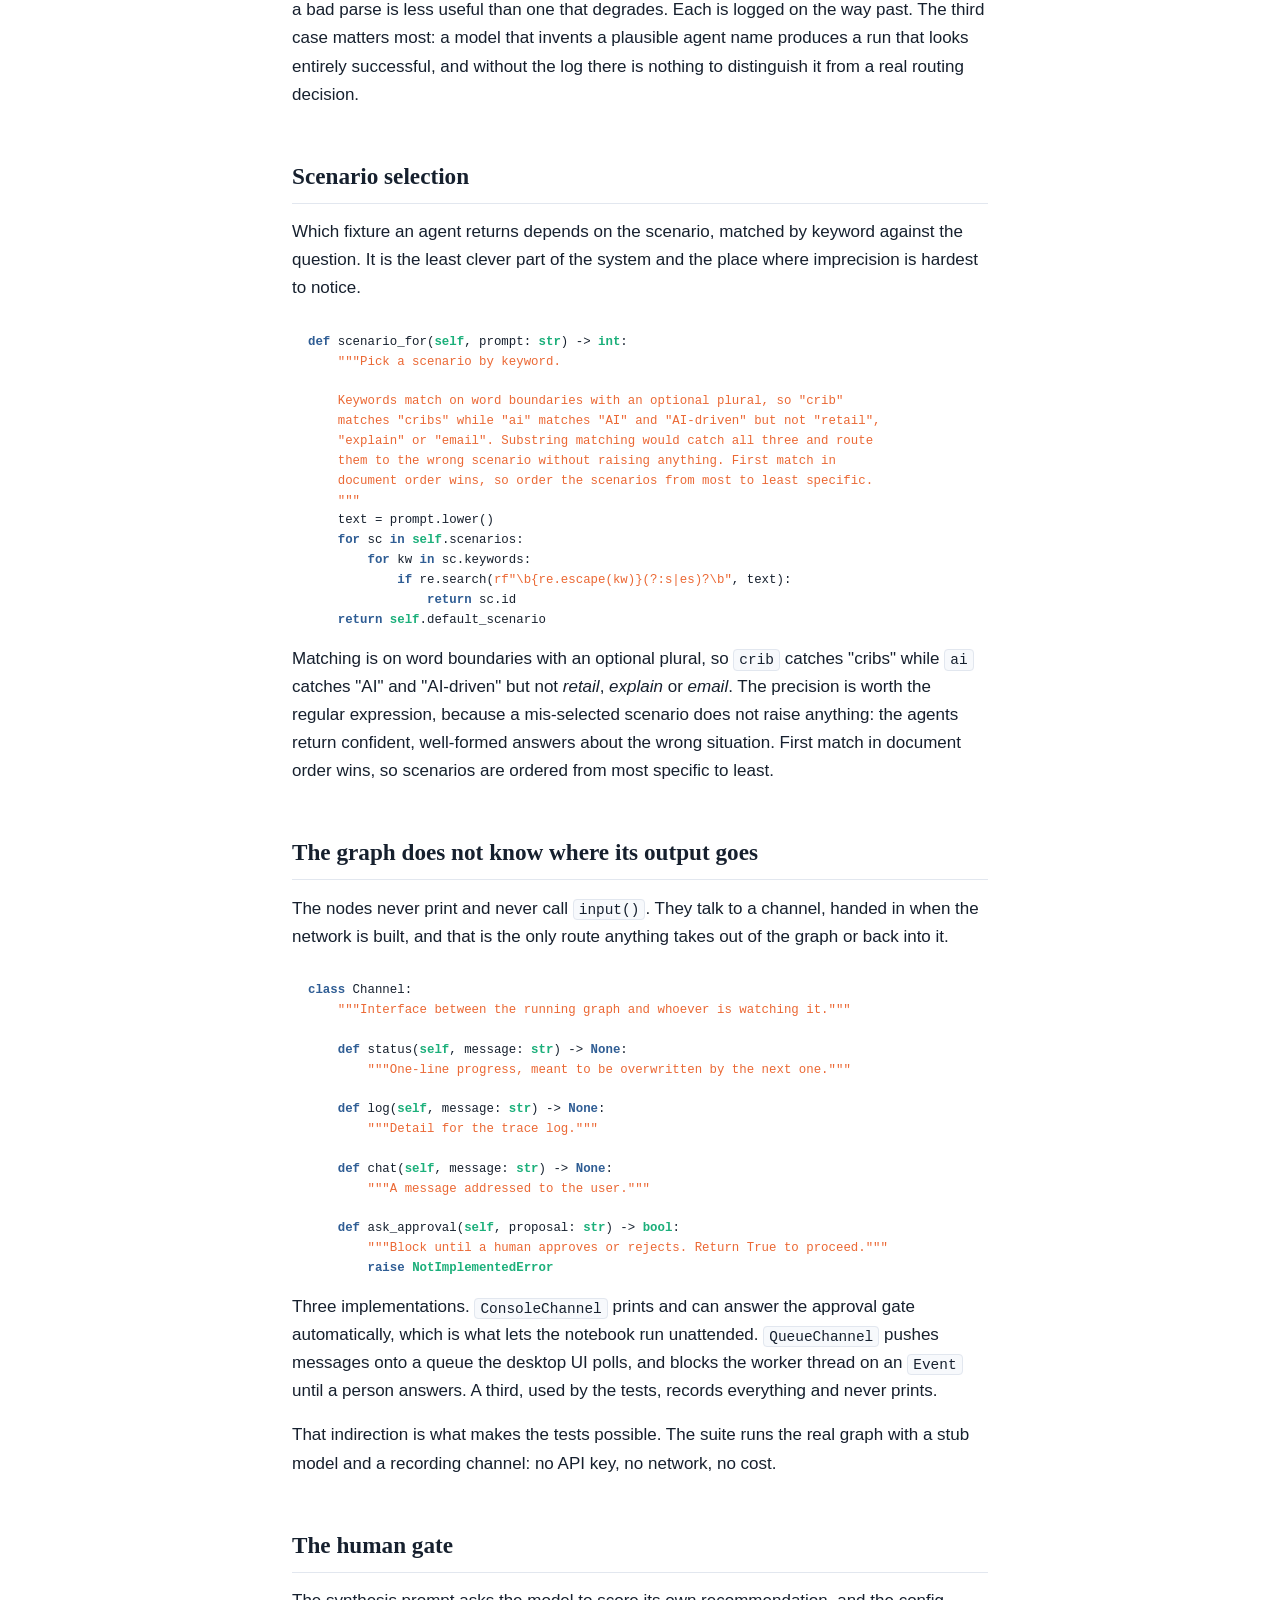
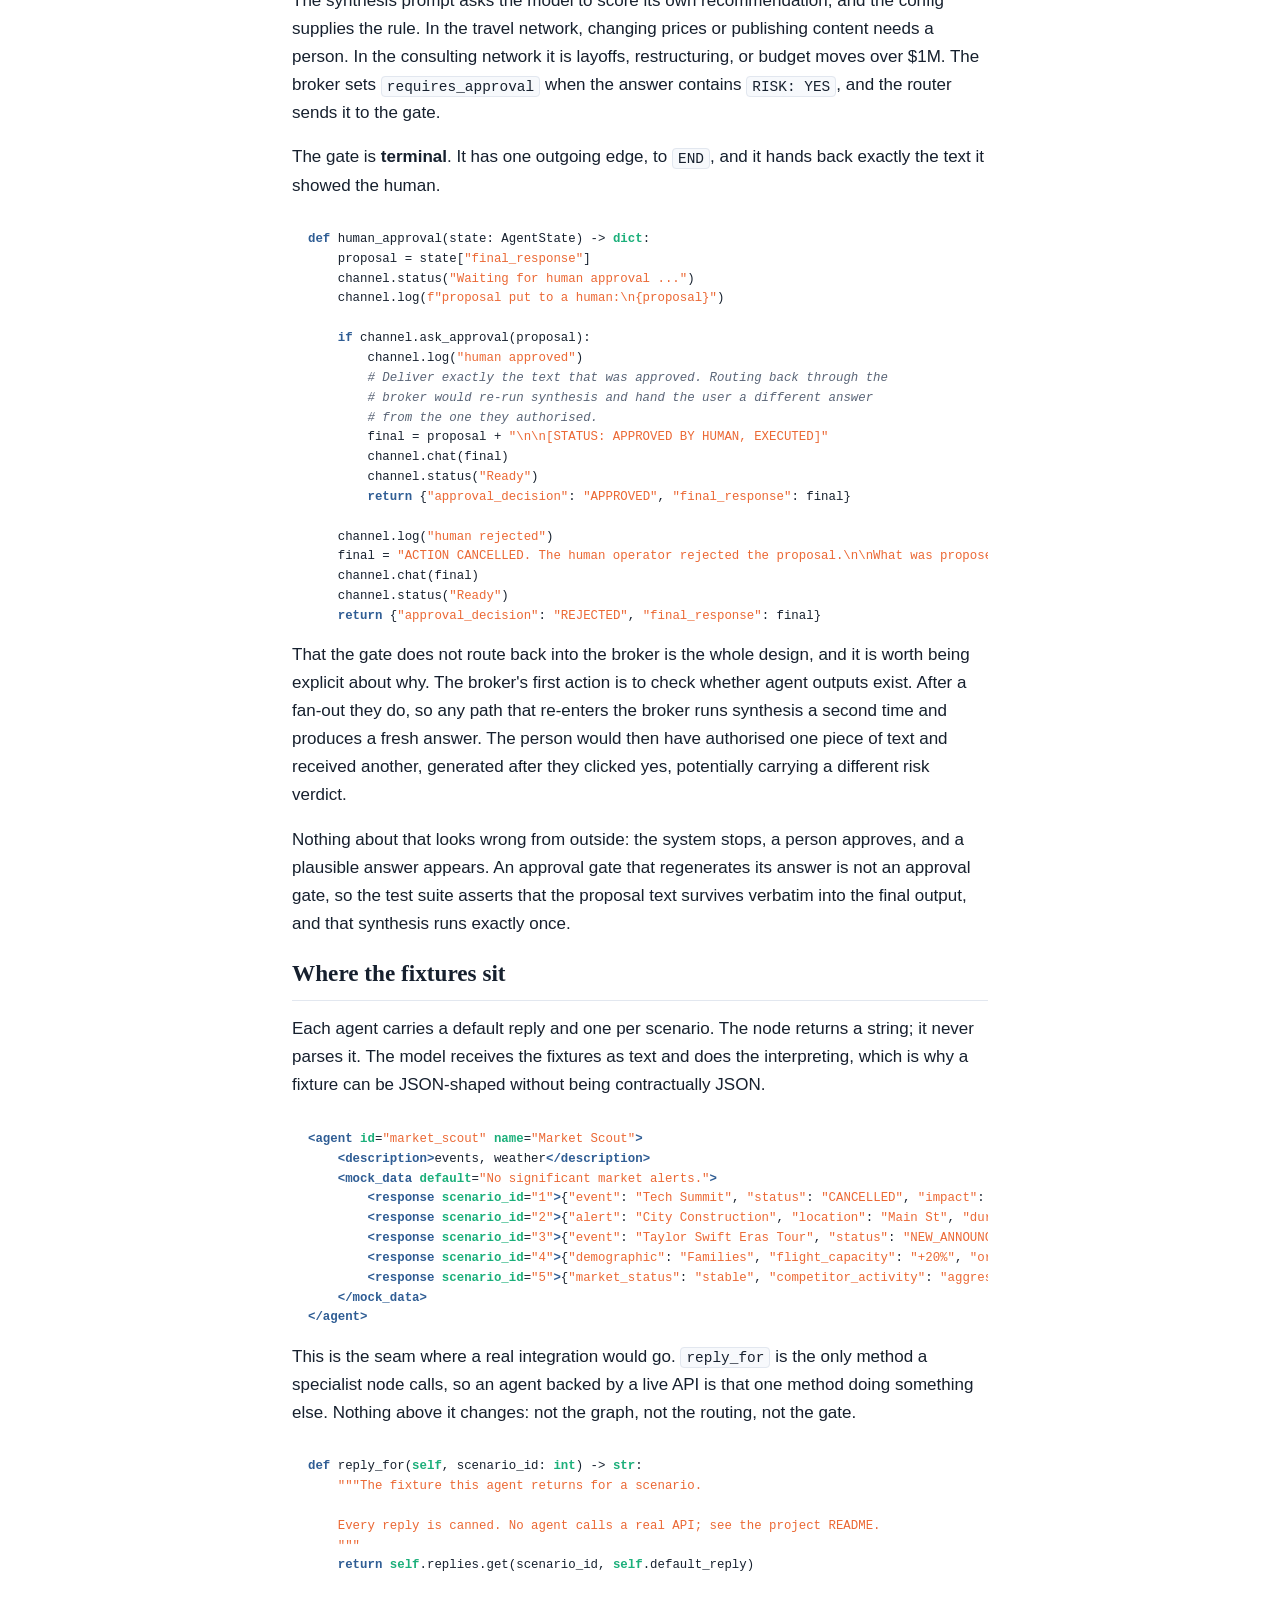
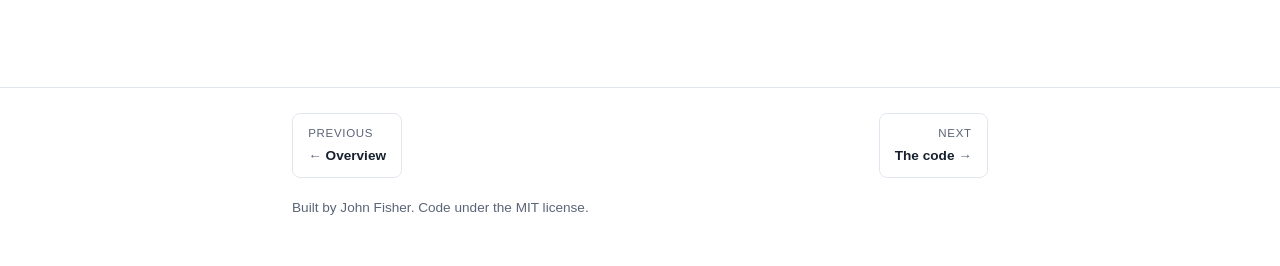
==== commit 7f16c362: "Add the fixtures callout to the architecture page, and check links in the build Architecture is the " ====
--- a/public/architecture.html
+++ b/public/architecture.html
@@ -44,6 +44,14 @@
     graph is assembled at load time from whatever the config declares, which means the same
     module compiles a five-agent travel network or a five-agent consulting firm without knowing
     the difference.</p>
+
+    <div class="note">
+      <p><strong>What is real, and what is not.</strong> The orchestration runs: the LangGraph state machine, the routing, the synthesis and the human gate all execute against <code>gpt-4o</code>. <strong>Every agent response is a fixture read from the XML.</strong> No vendor API is called, and no MCP server exists.
+      Every specialist node on this page does one thing: it looks up a string in the config and
+      returns it. The seam where a live integration would attach is
+      <a href="#fixtures"><code>Agent.reply_for</code></a>, and nothing above it, not the graph,
+      not the routing, not the gate, would need to change.</p>
+    </div>
   </section>
 
   <section>
@@ -254,7 +262,7 @@
     gate, so the test suite asserts that the proposal text survives verbatim into the final
     output, and that synthesis runs exactly once.</p>
 
-  <section>
+  <section id="fixtures">
     <h2>Where the fixtures sit</h2>
     <p>Each agent carries a default reply and one per scenario. The node returns a string; it
     never parses it. The model receives the fixtures as text and does the interpreting, which is
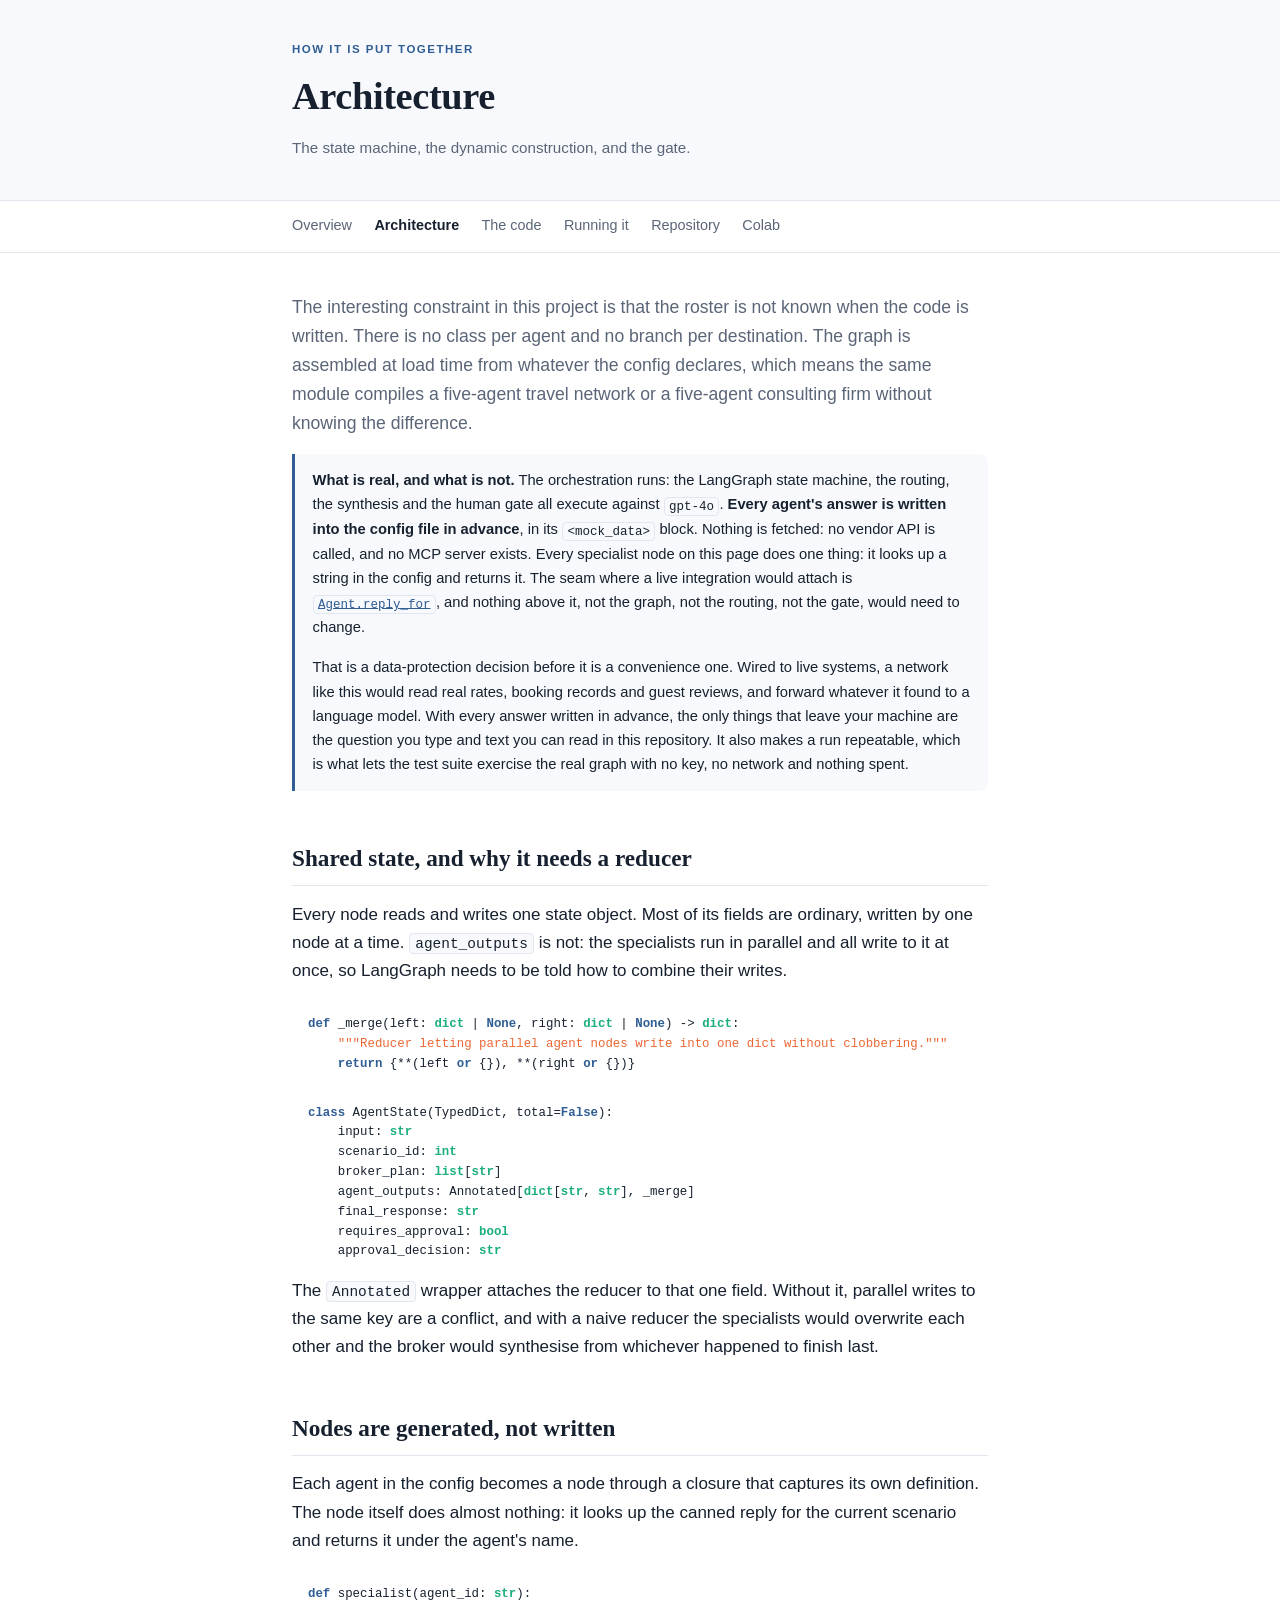
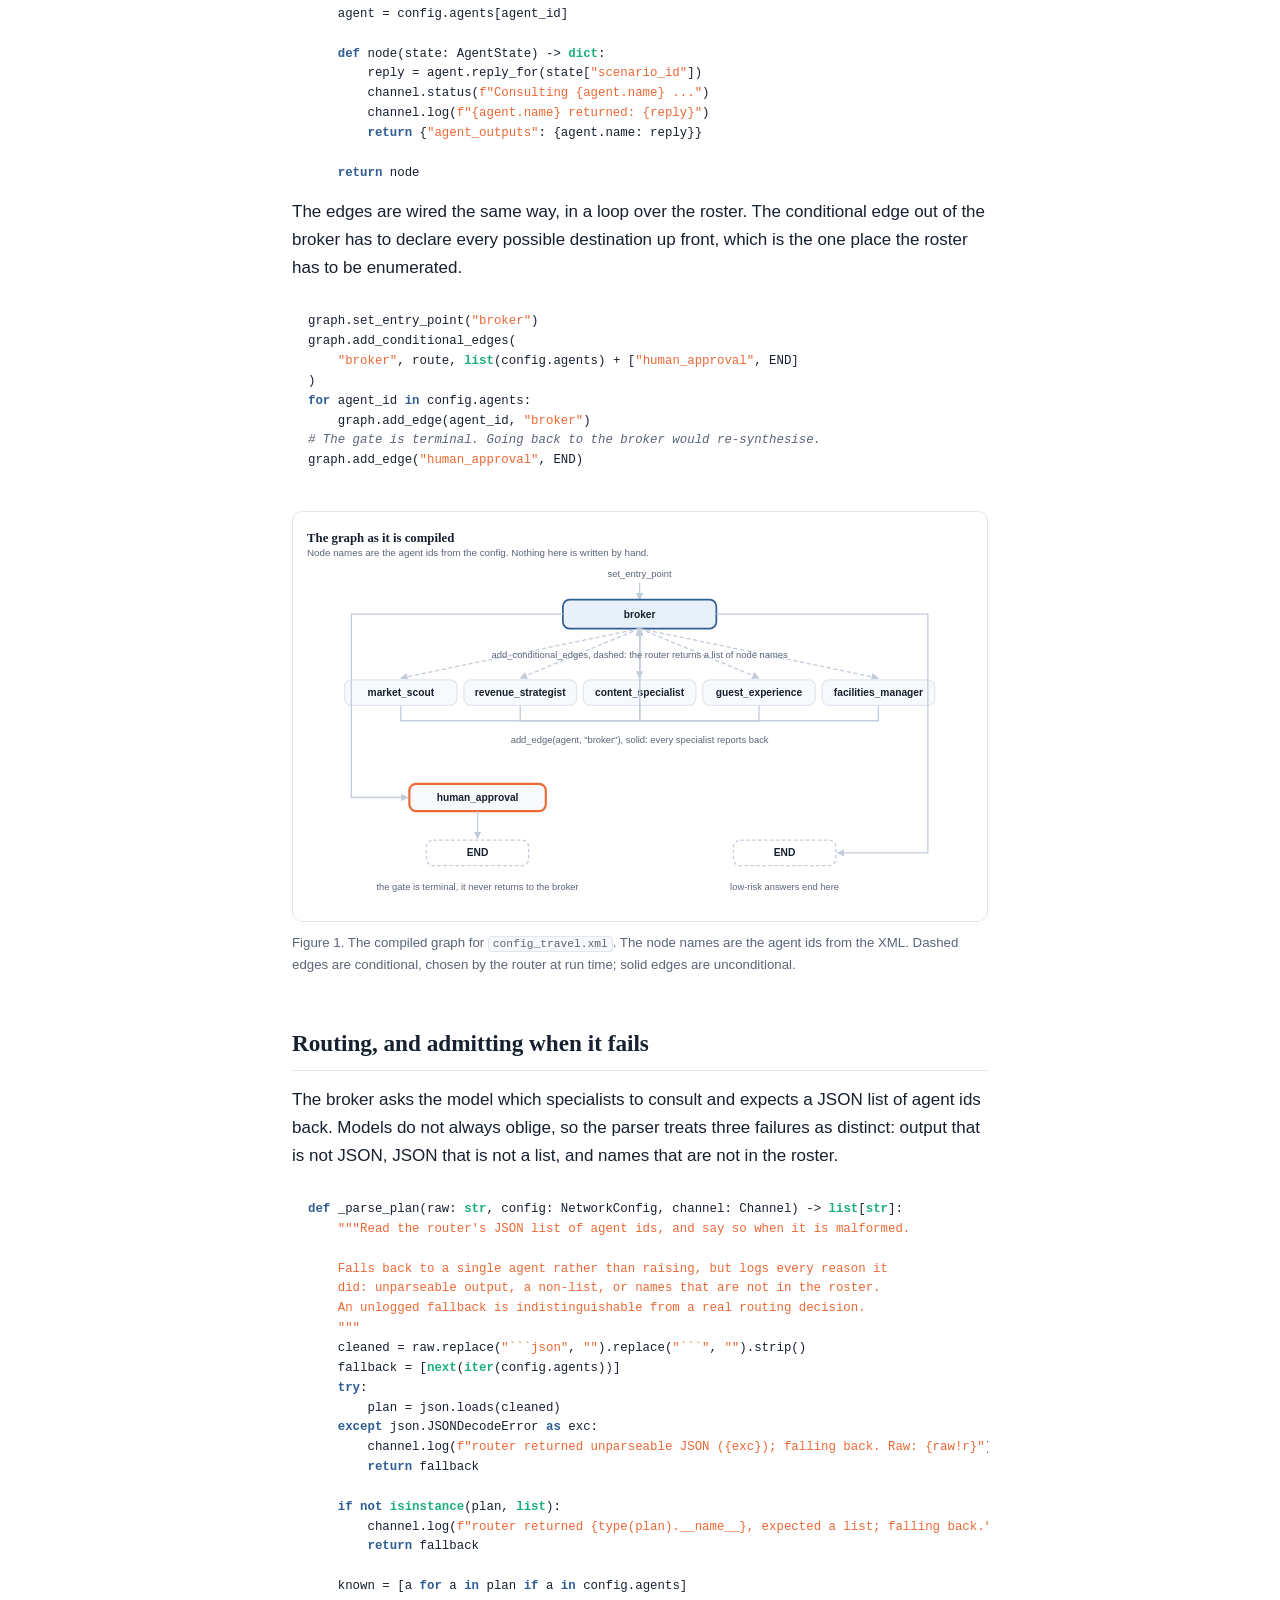
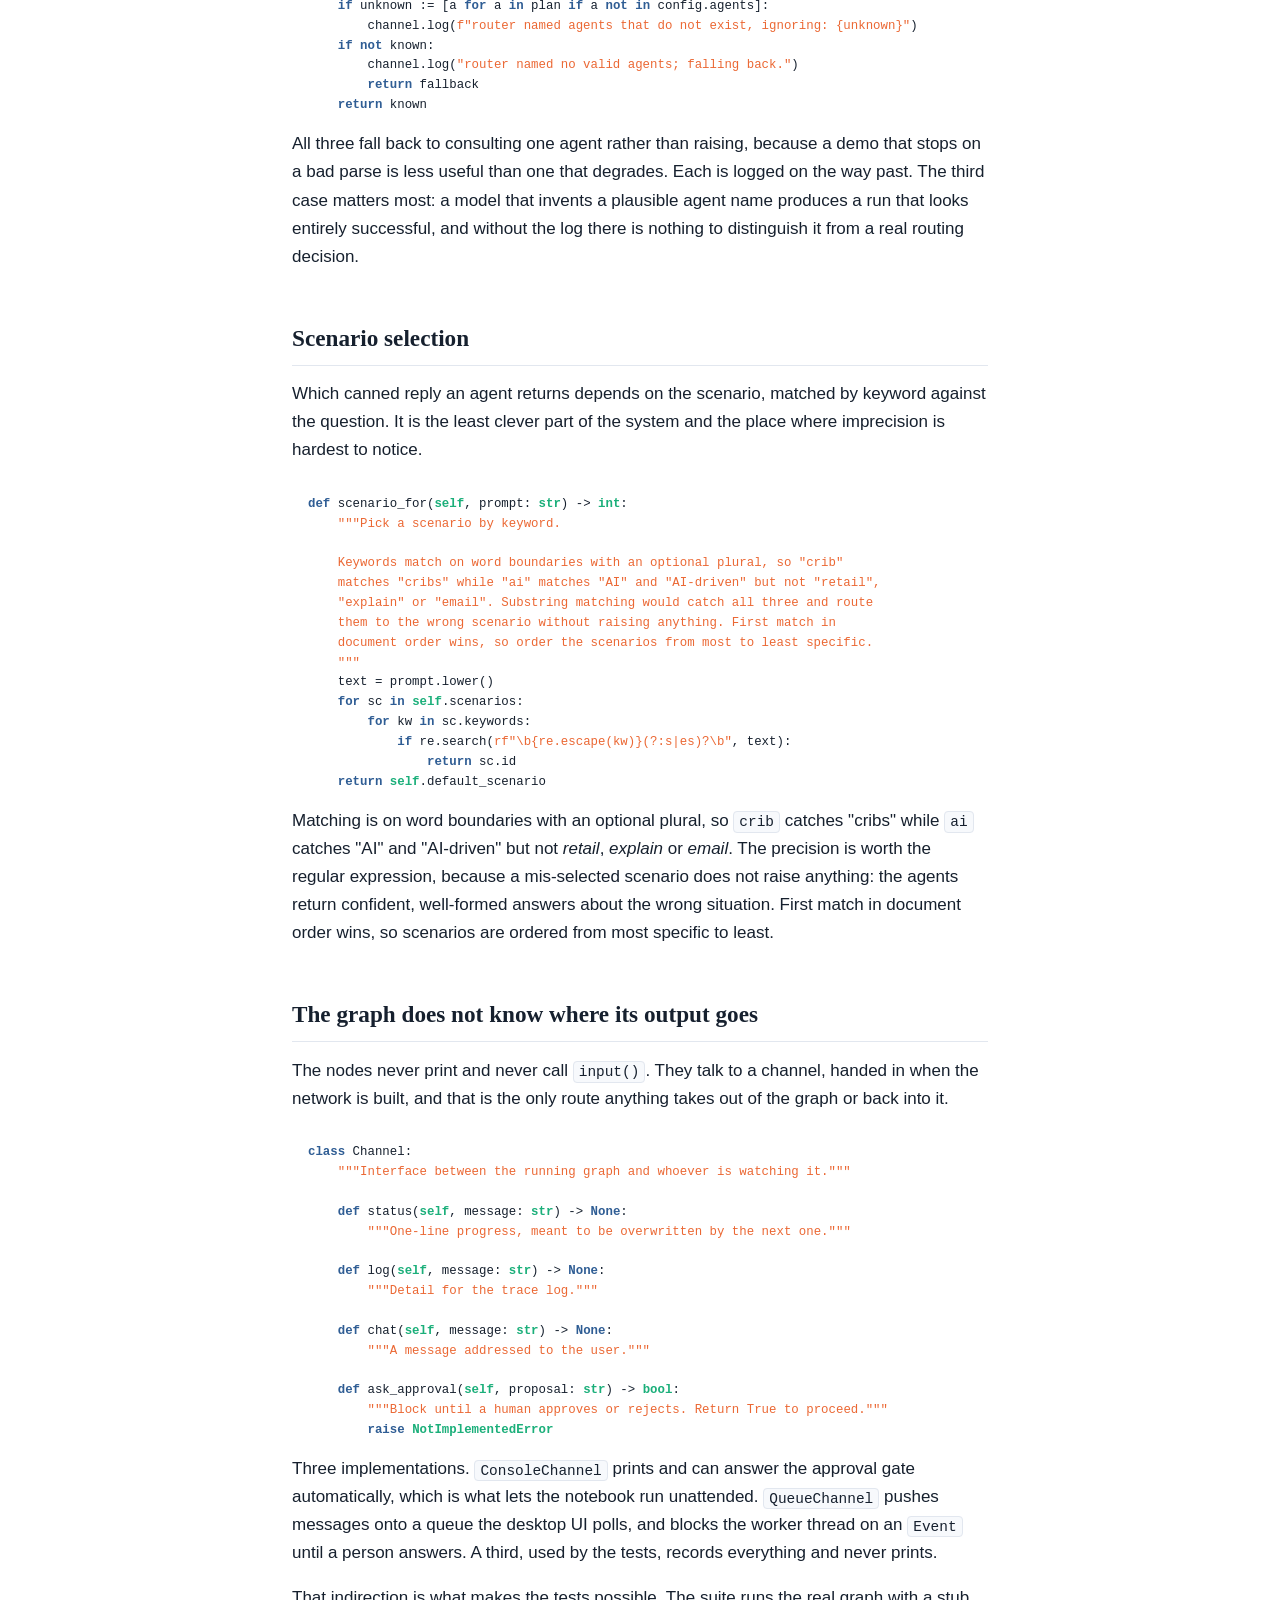
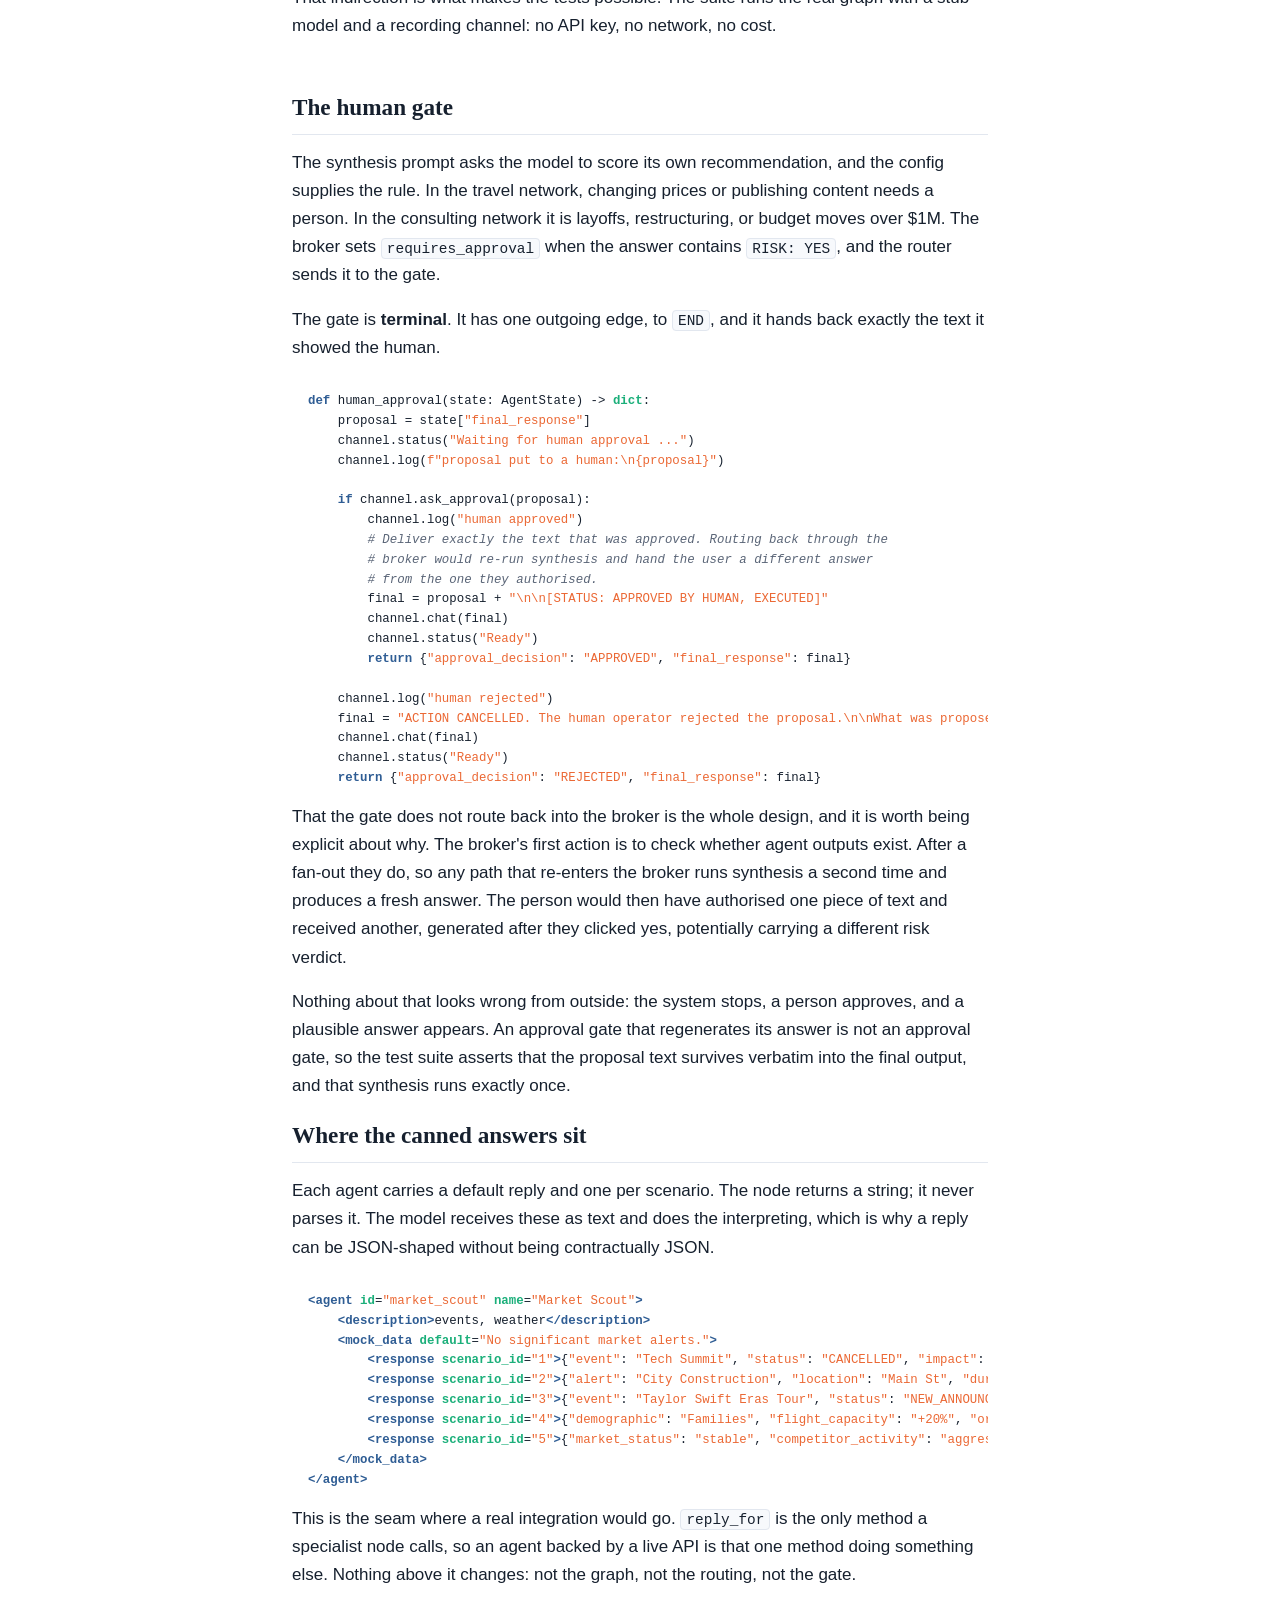
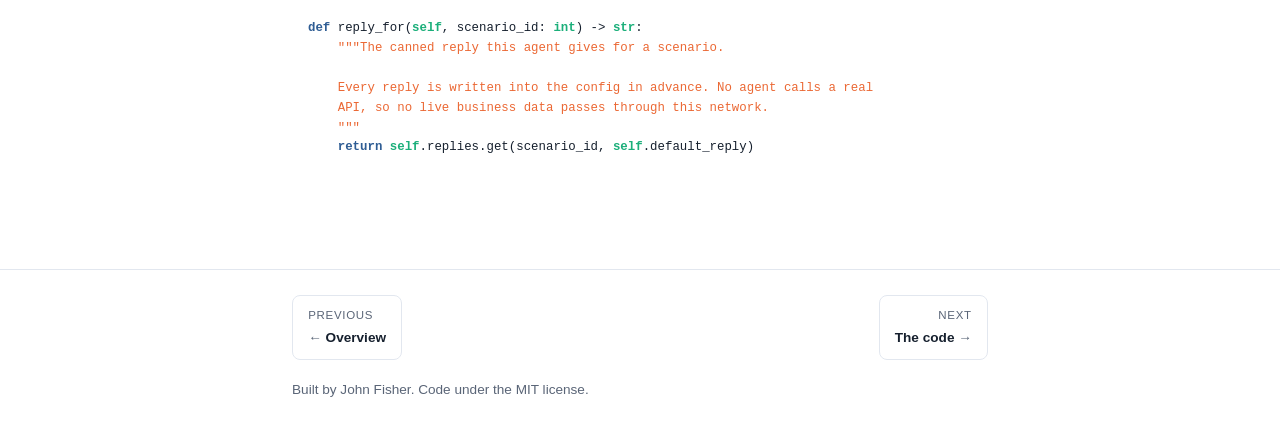
==== commit 7a134555: "Say it in plain words, and say why it matters The site used 'fixture' seventeen times. It is testing" ====
--- a/public/architecture.html
+++ b/public/architecture.html
@@ -46,11 +46,12 @@
     the difference.</p>
 
     <div class="note">
-      <p><strong>What is real, and what is not.</strong> The orchestration runs: the LangGraph state machine, the routing, the synthesis and the human gate all execute against <code>gpt-4o</code>. <strong>Every agent response is a fixture read from the XML.</strong> No vendor API is called, and no MCP server exists.
+      <p><strong>What is real, and what is not.</strong> The orchestration runs: the LangGraph state machine, the routing, the synthesis and the human gate all execute against <code>gpt-4o</code>. <strong>Every agent's answer is written into the config file in advance</strong>, in its <code>&lt;mock_data&gt;</code> block. Nothing is fetched: no vendor API is called, and no MCP server exists.
       Every specialist node on this page does one thing: it looks up a string in the config and
       returns it. The seam where a live integration would attach is
-      <a href="#fixtures"><code>Agent.reply_for</code></a>, and nothing above it, not the graph,
+      <a href="#answers"><code>Agent.reply_for</code></a>, and nothing above it, not the graph,
       not the routing, not the gate, would need to change.</p>
+      <p>That is a data-protection decision before it is a convenience one. Wired to live systems, a network like this would read real rates, booking records and guest reviews, and forward whatever it found to a language model. With every answer written in advance, the only things that leave your machine are the question you type and text you can read in this repository. It also makes a run repeatable, which is what lets the test suite exercise the real graph with no key, no network and nothing spent.</p>
     </div>
   </section>
 
@@ -81,8 +82,8 @@
   <section>
     <h2>Nodes are generated, not written</h2>
     <p>Each agent in the config becomes a node through a closure that captures its own
-    definition. The node itself does almost nothing: it looks up the fixture for the current
-    scenario and returns it under the agent's name.</p>
+    definition. The node itself does almost nothing: it looks up the canned reply for the
+    current scenario and returns it under the agent's name.</p>
 
     <pre class="code"><span class="sas-k">def</span> specialist(agent_id: <span class="sas-p">str</span>):
     agent = config.agents[agent_id]
@@ -158,7 +159,7 @@
 
   <section>
     <h2>Scenario selection</h2>
-    <p>Which fixture an agent returns depends on the scenario, matched by keyword against the
+    <p>Which canned reply an agent returns depends on the scenario, matched by keyword against the
     question. It is the least clever part of the system and the place where
     imprecision is hardest to notice.</p>
 
@@ -262,11 +263,11 @@
     gate, so the test suite asserts that the proposal text survives verbatim into the final
     output, and that synthesis runs exactly once.</p>
 
-  <section id="fixtures">
-    <h2>Where the fixtures sit</h2>
+  <section id="answers">
+    <h2>Where the canned answers sit</h2>
     <p>Each agent carries a default reply and one per scenario. The node returns a string; it
-    never parses it. The model receives the fixtures as text and does the interpreting, which is
-    why a fixture can be JSON-shaped without being contractually JSON.</p>
+    never parses it. The model receives these as text and does the interpreting, which is
+    why a reply can be JSON-shaped without being contractually JSON.</p>
 
     <pre class="code"><span class="sas-k">&lt;agent</span> <span class="sas-p">id</span>=<span class="sas-s">&quot;market_scout&quot;</span> <span class="sas-p">name</span>=<span class="sas-s">&quot;Market Scout&quot;</span><span class="sas-k">&gt;</span>
     <span class="sas-k">&lt;description</span><span class="sas-k">&gt;</span>events, weather<span class="sas-k">&lt;/description</span><span class="sas-k">&gt;</span>
@@ -284,9 +285,10 @@
     something else. Nothing above it changes: not the graph, not the routing, not the gate.</p>
 
     <pre class="code"><span class="sas-k">def</span> reply_for(<span class="sas-p">self</span>, scenario_id: <span class="sas-p">int</span>) -&gt; <span class="sas-p">str</span>:
-    <span class="sas-s">&quot;&quot;&quot;The fixture this agent returns for a scenario.
-
-    Every reply is canned. No agent calls a real API; see the project README.
+    <span class="sas-s">&quot;&quot;&quot;The canned reply this agent gives for a scenario.
+
+    Every reply is written into the config in advance. No agent calls a real
+    API, so no live business data passes through this network.
     &quot;&quot;&quot;</span>
     <span class="sas-k">return</span> <span class="sas-p">self</span>.replies.get(scenario_id, <span class="sas-p">self</span>.default_reply)</pre>
   </section>
